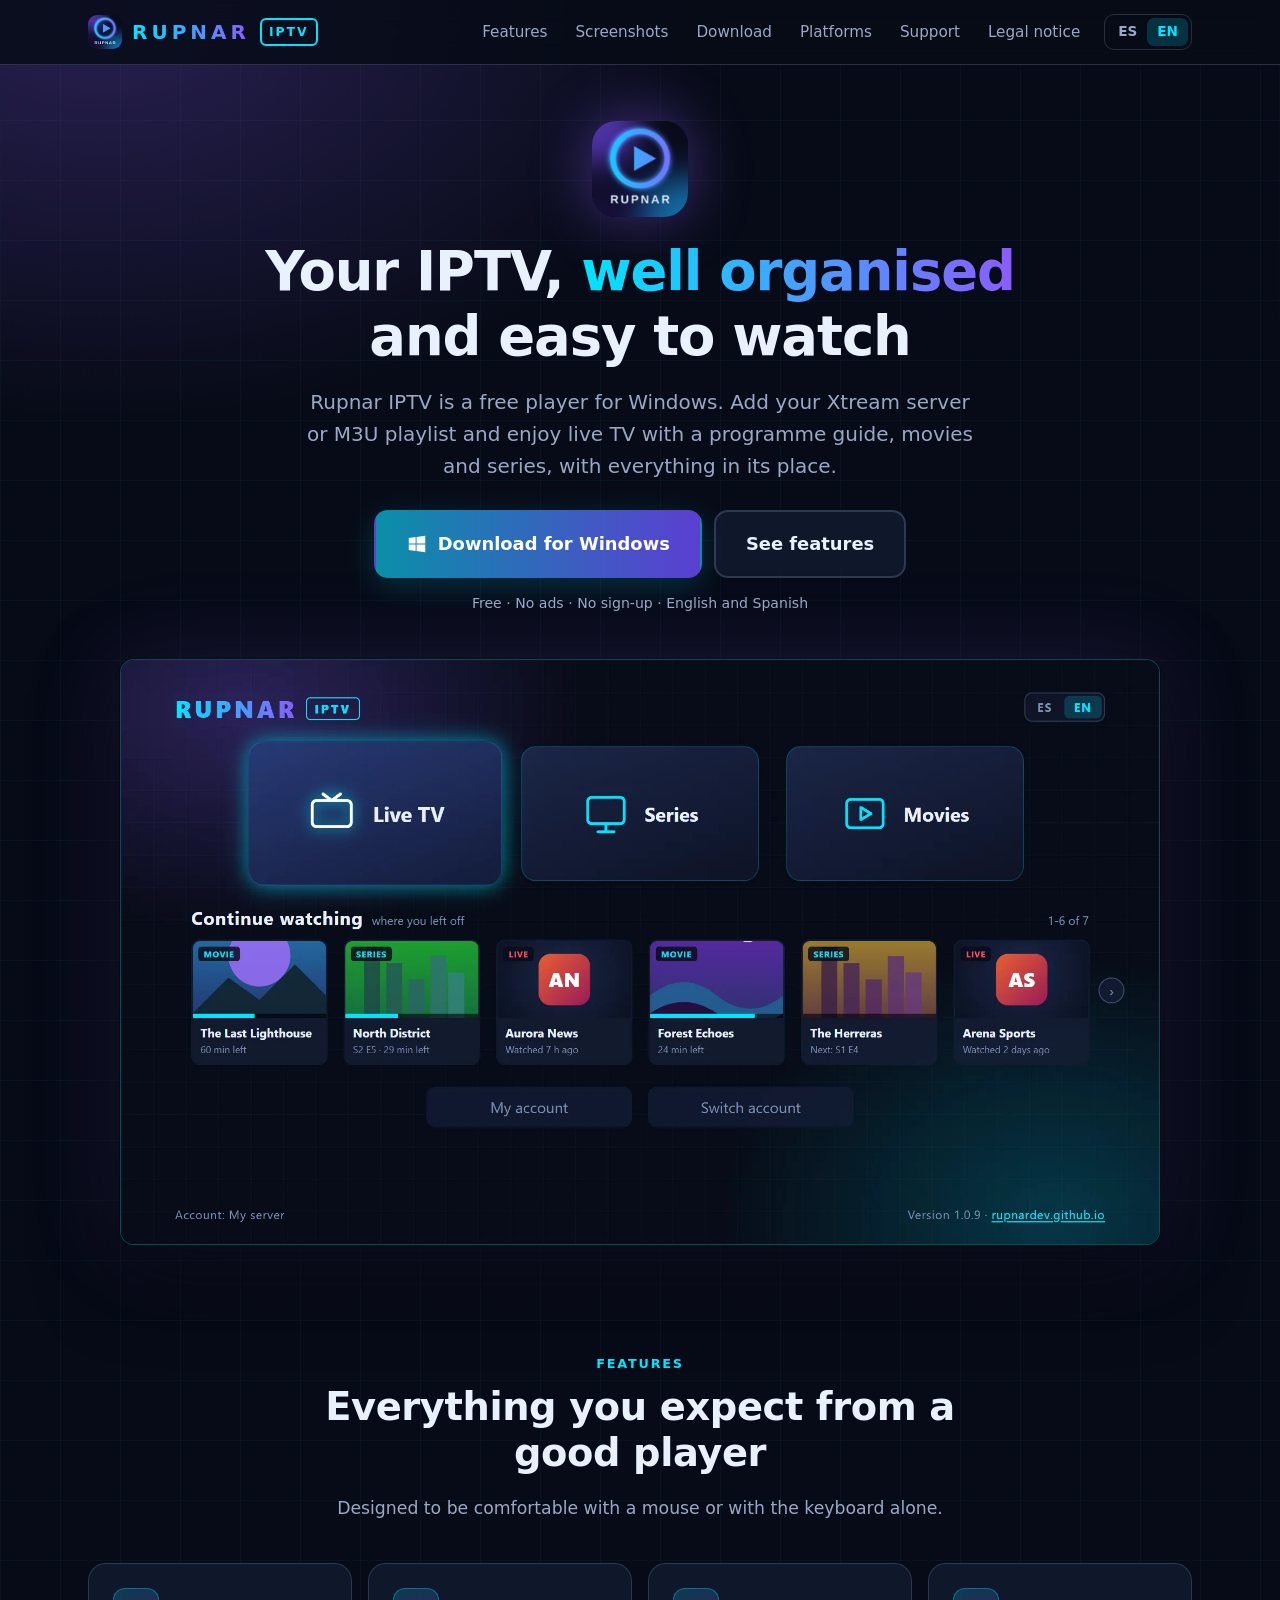
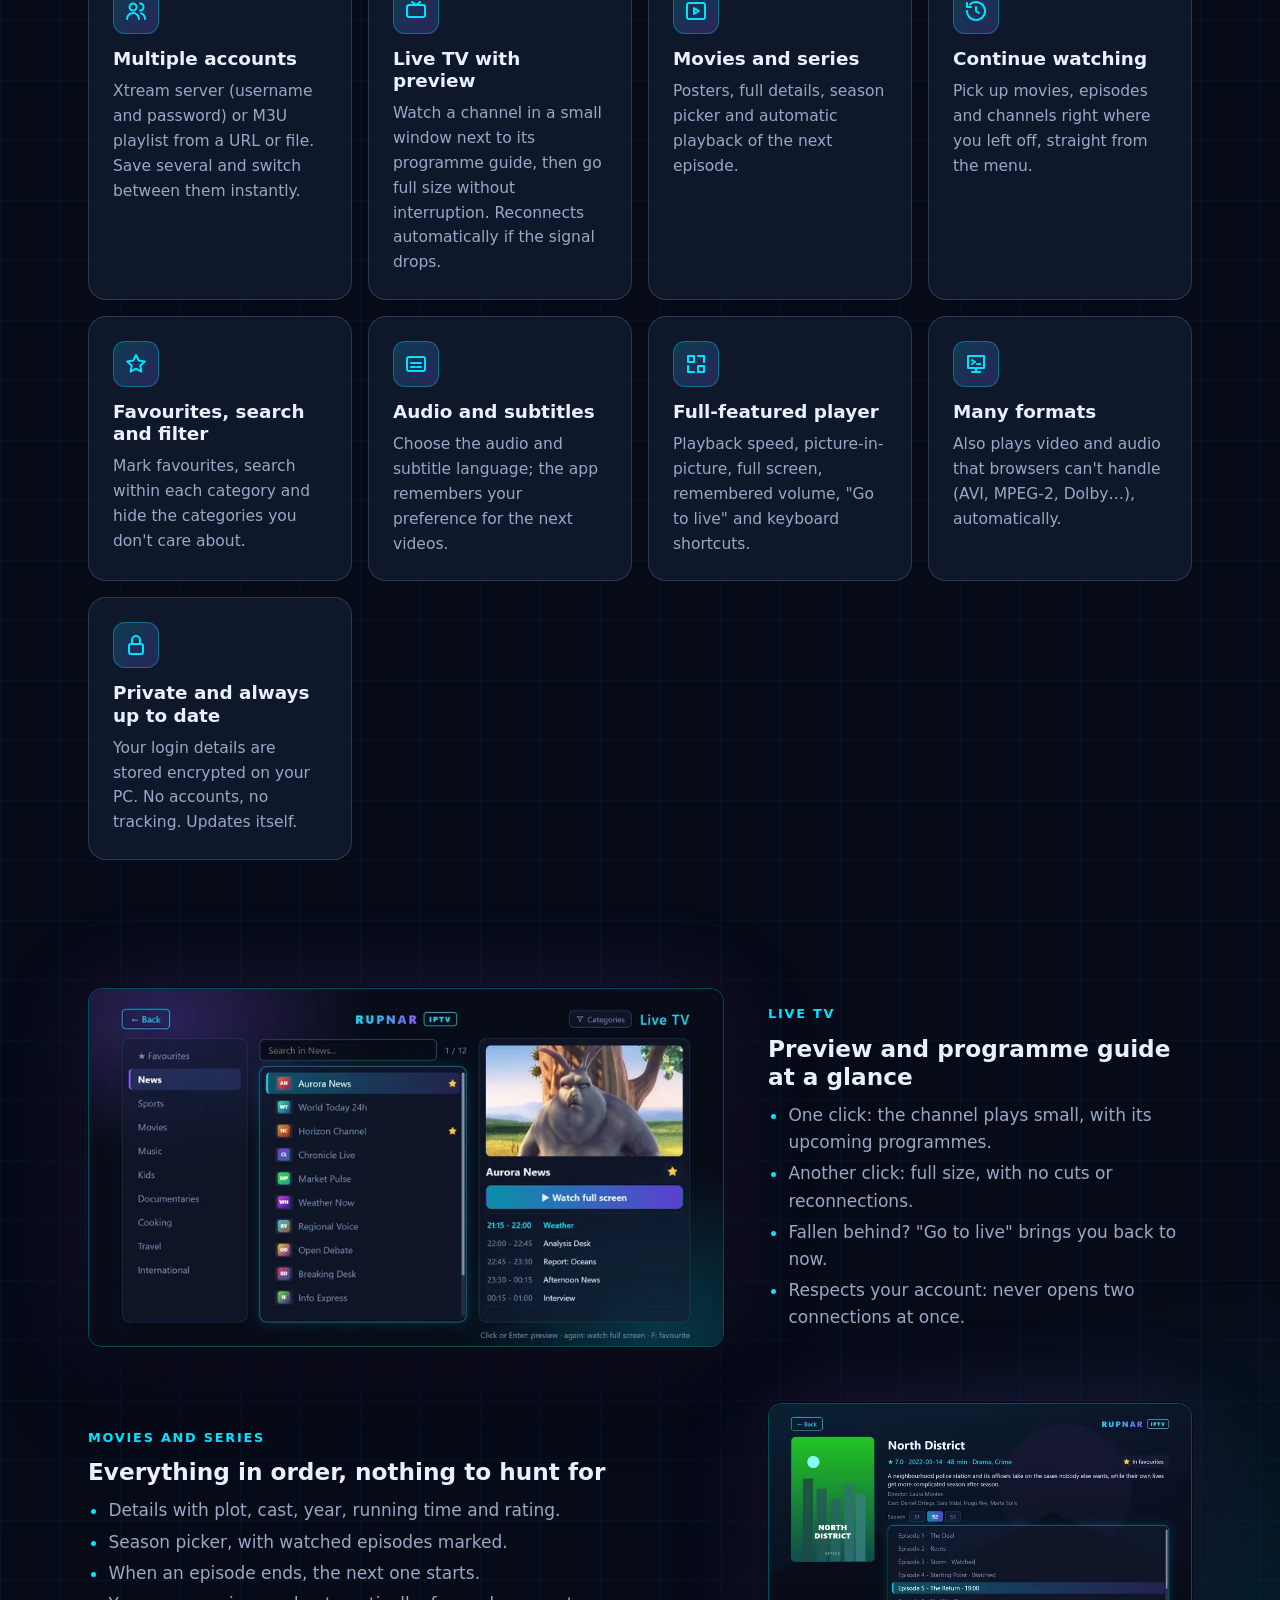
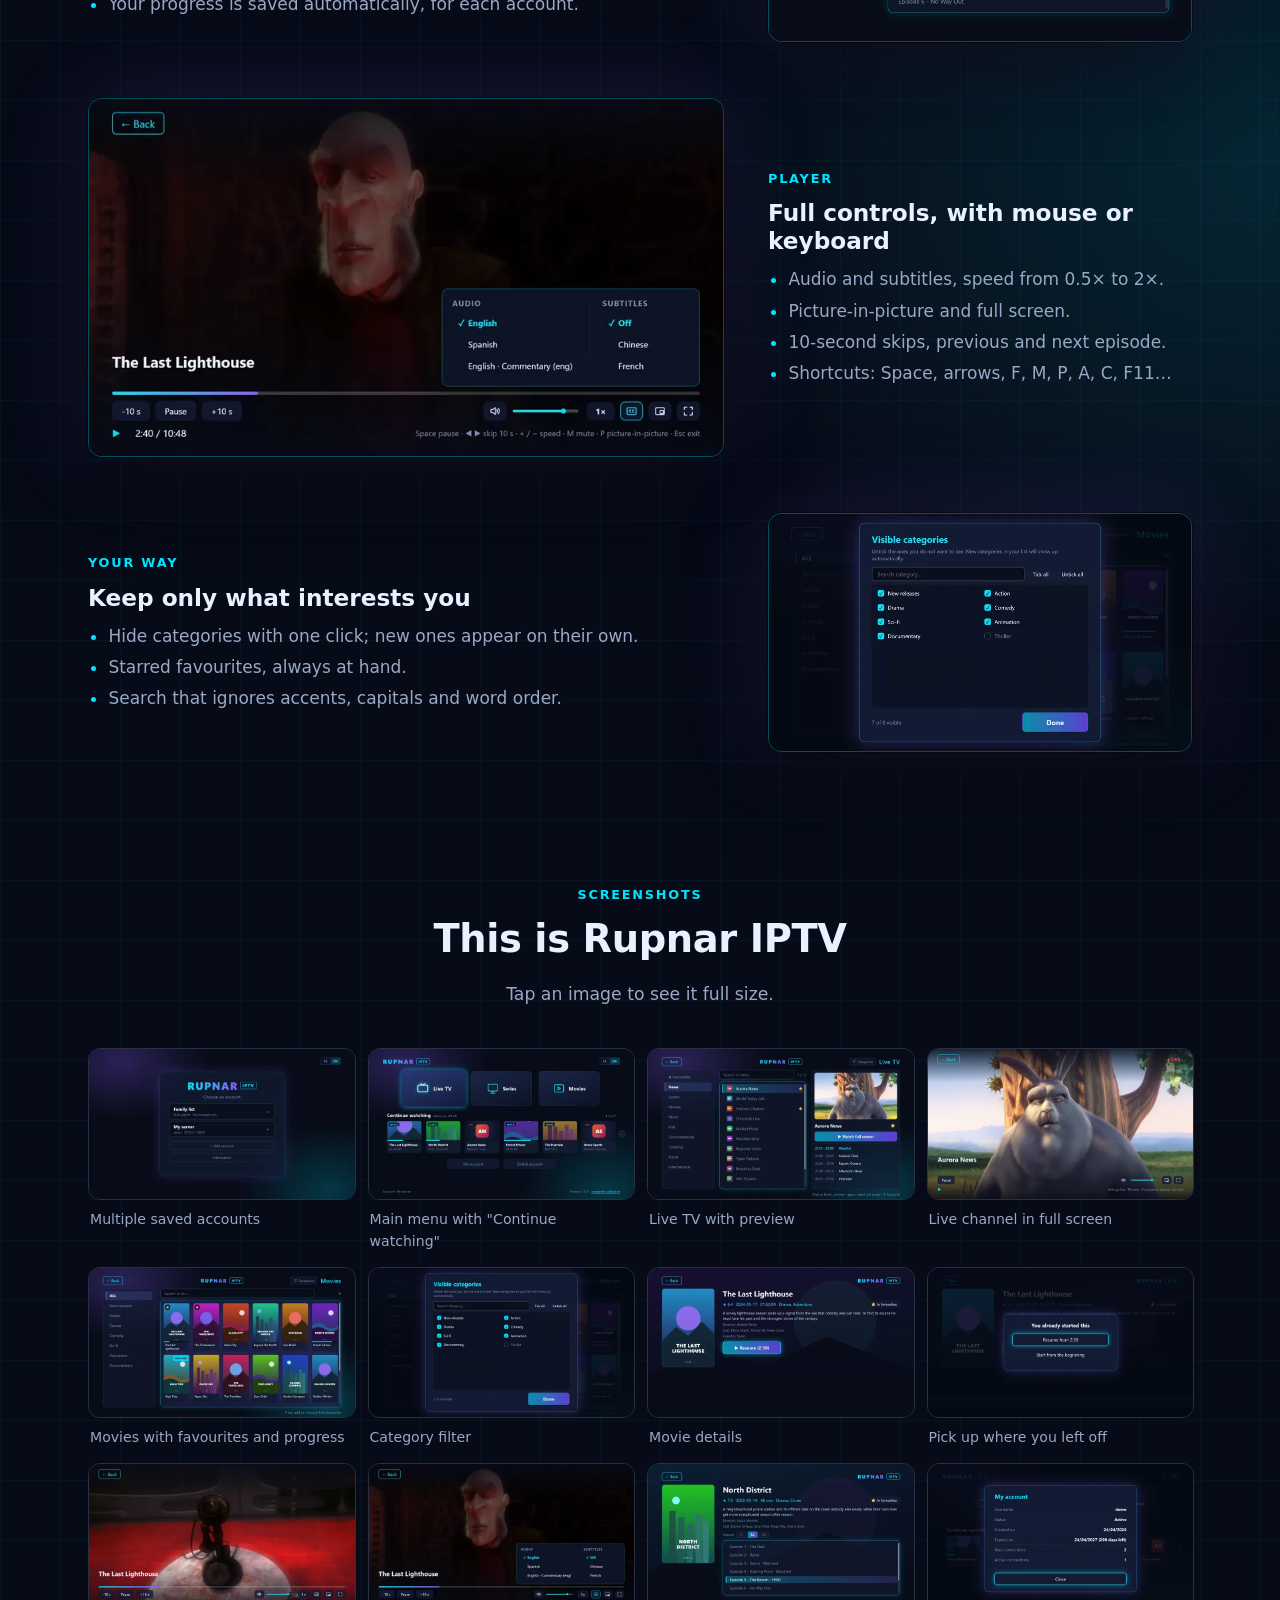
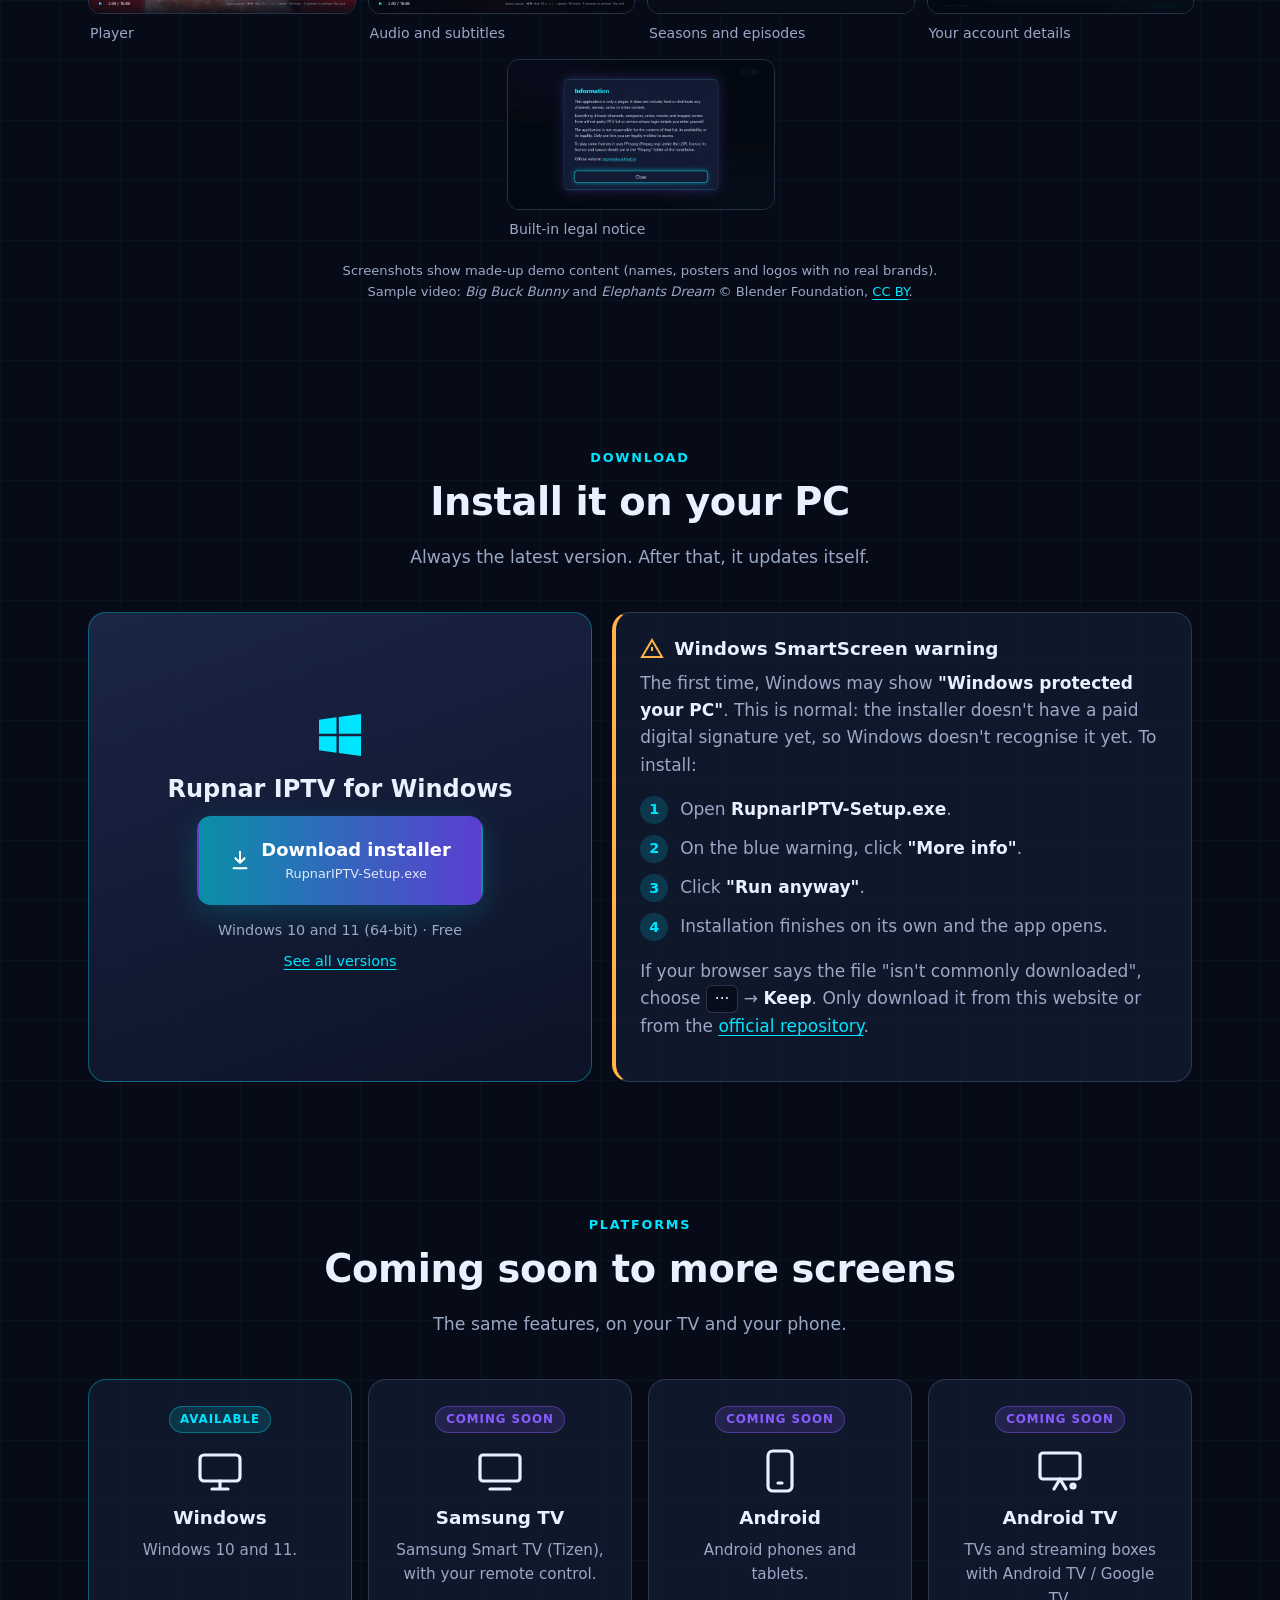
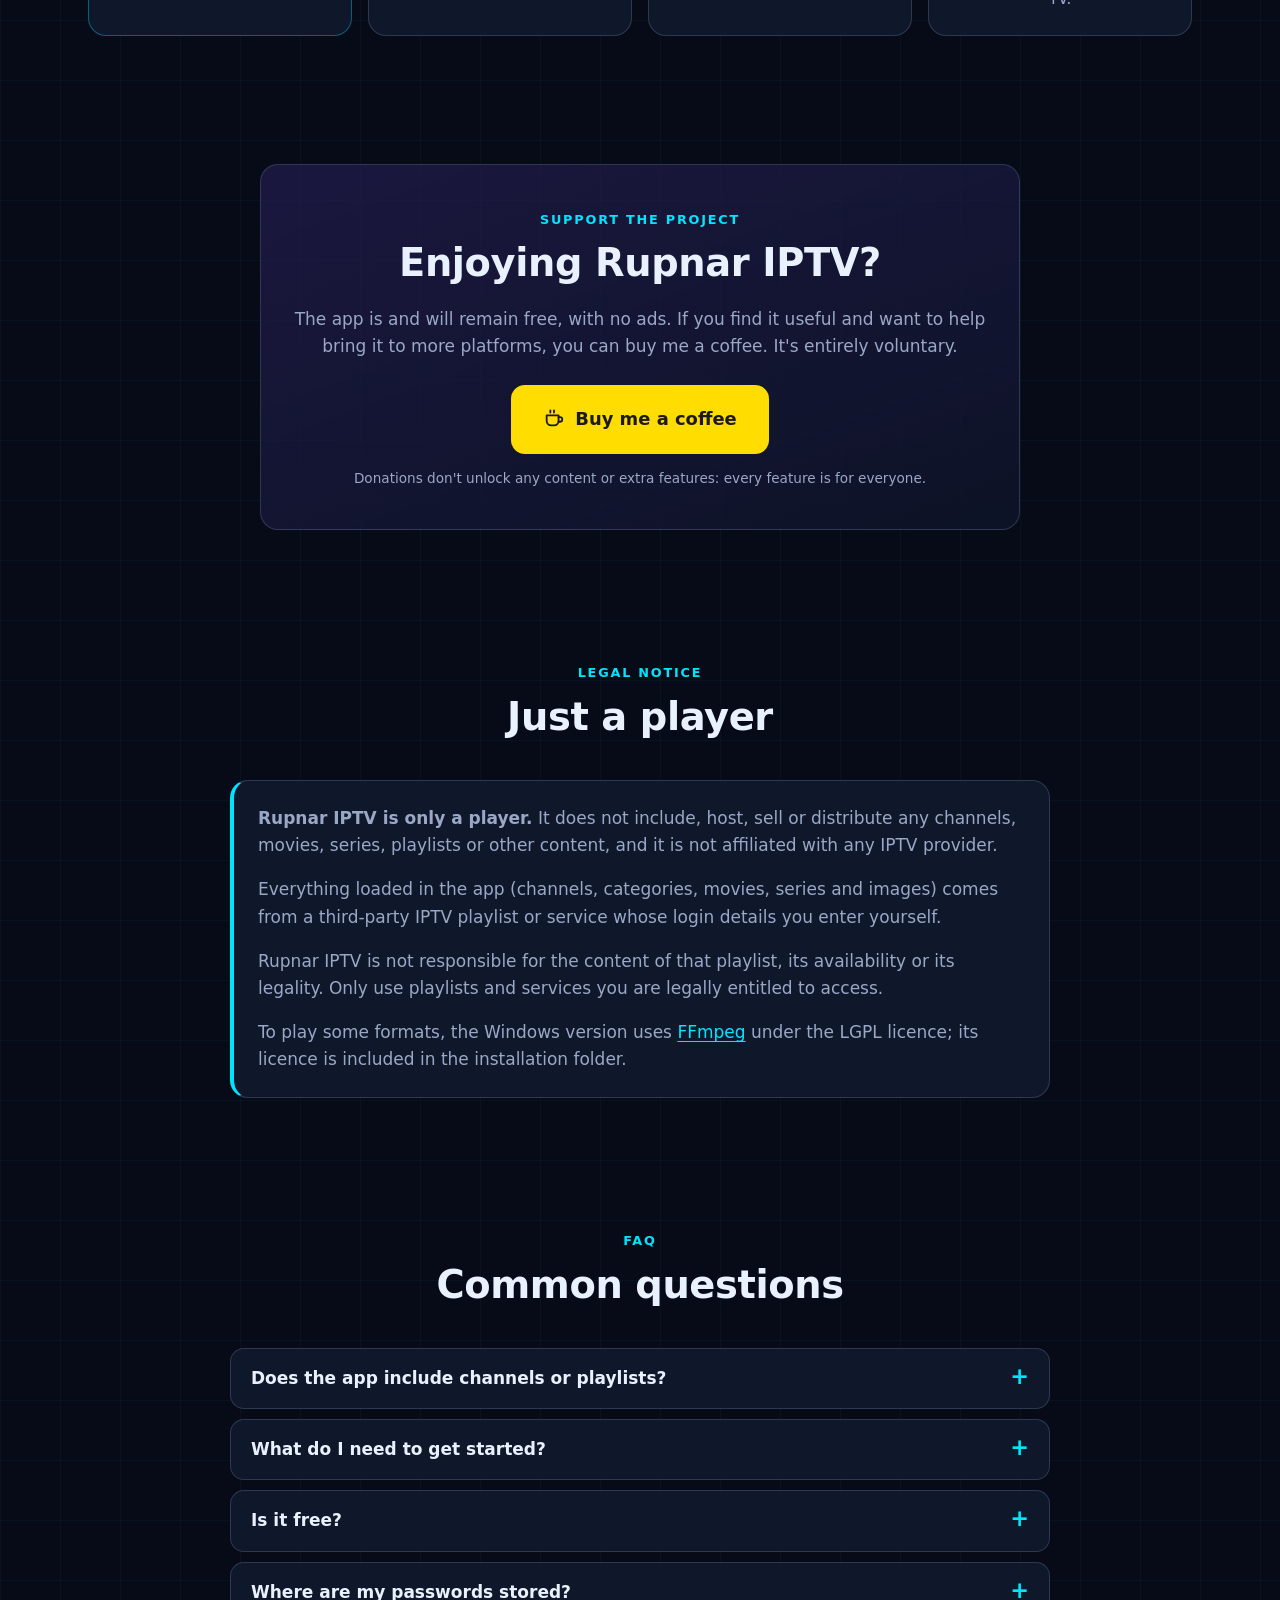
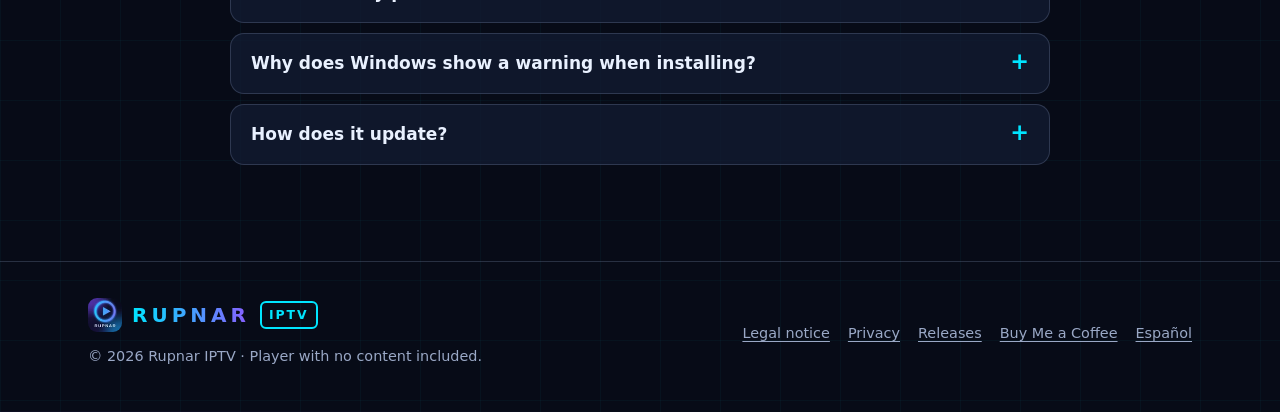
==== en/index.html @ 95dfdf84 "Web oficial de Rupnar IPTV (español e inglés) Presentación y funciones con capturas, descarga para W" ====
<!doctype html>
<html lang="en">
<head>
  <meta charset="utf-8">
  <meta name="viewport" content="width=device-width, initial-scale=1">
  <title>Rupnar IPTV — IPTV player for Windows</title>
  <meta name="description" content="Rupnar IPTV is a free IPTV player for Windows. Use your own Xtream server or M3U playlist: live TV with programme guide, movies, series, continue watching, favourites and more. No content included.">
  <meta name="theme-color" content="#070b17">
  <link rel="canonical" href="https://rupnardev.github.io/en/">
  <link rel="alternate" hreflang="es" href="https://rupnardev.github.io/">
  <link rel="alternate" hreflang="en" href="https://rupnardev.github.io/en/">
  <link rel="alternate" hreflang="x-default" href="https://rupnardev.github.io/">
  <meta property="og:type" content="website">
  <meta property="og:site_name" content="Rupnar IPTV">
  <meta property="og:title" content="Rupnar IPTV — IPTV player for Windows">
  <meta property="og:description" content="Free IPTV player. Use your own Xtream server or M3U playlist. No content included.">
  <meta property="og:url" content="https://rupnardev.github.io/en/">
  <meta property="og:image" content="https://rupnardev.github.io/assets/img/og-en.jpg">
  <meta property="og:locale" content="en_GB">
  <meta name="twitter:card" content="summary_large_image">
  <link rel="icon" href="../favicon.ico" sizes="any">
  <link rel="icon" type="image/png" href="../assets/img/icon-256.png">
  <link rel="apple-touch-icon" href="../assets/img/apple-touch-icon.png">
  <link rel="stylesheet" href="../assets/css/site.css">
  <script type="application/ld+json">
  {
    "@context": "https://schema.org",
    "@type": "SoftwareApplication",
    "name": "Rupnar IPTV",
    "operatingSystem": "Windows 10, Windows 11",
    "applicationCategory": "MultimediaApplication",
    "offers": { "@type": "Offer", "price": "0", "priceCurrency": "EUR" },
    "downloadUrl": "https://github.com/rupnardev/rupnariptv-releases/releases/latest/download/RupnarIPTV-Setup.exe",
    "url": "https://rupnardev.github.io/en/",
    "inLanguage": ["es", "en"]
  }
  </script>
</head>
<body>
<a class="skip" href="#main">Skip to content</a>

<header class="site-header">
  <div class="wrap">
    <a class="brand" href="#top" aria-label="Rupnar IPTV, home">
      <img src="../assets/img/icon-64.webp" alt="" width="34" height="34">
      <span class="rup">RUPNAR</span><span class="tag">IPTV</span>
    </a>
    <button class="menu-btn" aria-expanded="false" aria-controls="nav" aria-label="Menu">
      <svg viewBox="0 0 24 24" fill="none" stroke="currentColor" stroke-width="2" stroke-linecap="round"><path d="M4 7h16M4 12h16M4 17h16"/></svg>
    </button>
    <nav class="nav" id="nav" aria-label="Main">
      <a href="#features">Features</a>
      <a href="#screenshots">Screenshots</a>
      <a href="#download">Download</a>
      <a href="#platforms">Platforms</a>
      <a href="#support">Support</a>
      <a href="#legal">Legal notice</a>
      <div class="lang" aria-label="Language">
        <a href="../" hreflang="es" lang="es" data-setlang="es">ES</a><span aria-current="true">EN</span>
      </div>
    </nav>
  </div>
</header>

<main id="main">
  <!-- Hero -->
  <section class="hero" id="top">
    <div class="wrap">
      <img class="hero-icon" src="../assets/img/icon-256.png" alt="Rupnar IPTV icon" width="96" height="96">
      <h1>Your IPTV, <span class="grad">well organised</span> and easy to watch</h1>
      <p class="lead">Rupnar IPTV is a free player for Windows. Add your Xtream server or M3U playlist and enjoy live TV with a programme guide, movies and series, with everything in its place.</p>
      <div class="hero-cta">
        <a class="btn btn-primary btn-lg" href="#download">
          <svg viewBox="0 0 24 24" fill="currentColor" aria-hidden="true"><path d="M3 5.5 10.5 4.4v7.1H3zM11.5 4.3 21 3v8.5h-9.5zM3 12.5h7.5v7.1L3 18.5zM11.5 12.5H21V21l-9.5-1.3z"/></svg>
          Download for Windows
        </a>
        <a class="btn btn-ghost btn-lg" href="#features">See features</a>
      </div>
      <p class="hero-meta">Free · No ads · No sign-up · English and Spanish</p>
      <div class="hero-shot frame">
        <img src="../assets/img/shots/en/02-menu.webp" srcset="../assets/img/shots/en/02-menu-sm.webp 800w, ../assets/img/shots/en/02-menu.webp 1920w" sizes="(max-width: 1100px) 100vw, 1040px" width="1920" height="1080" alt="Rupnar IPTV main menu with Live TV, Series, Movies and the Continue watching row" fetchpriority="high">
      </div>
    </div>
  </section>

  <!-- Features -->
  <section id="features">
    <div class="wrap">
      <div class="section-head">
        <span class="eyebrow">Features</span>
        <h2>Everything you expect from a good player</h2>
        <p>Designed to be comfortable with a mouse or with the keyboard alone.</p>
      </div>
      <div class="features">
        <article class="card feature">
          <div class="ico"><svg viewBox="0 0 24 24"><circle cx="9" cy="8" r="3.5"/><path d="M3 20c0-3.3 2.7-6 6-6s6 2.7 6 6"/><path d="M16 4.5a3.5 3.5 0 0 1 0 7M21 20c0-2.6-1.6-4.8-4-5.6"/></svg></div>
          <h3>Multiple accounts</h3>
          <p>Xtream server (username and password) or M3U playlist from a URL or file. Save several and switch between them instantly.</p>
        </article>
        <article class="card feature">
          <div class="ico"><svg viewBox="0 0 24 24"><rect x="3" y="6" width="18" height="12" rx="2"/><path d="M8 3l4 3 4-3"/></svg></div>
          <h3>Live TV with preview</h3>
          <p>Watch a channel in a small window next to its programme guide, then go full size without interruption. Reconnects automatically if the signal drops.</p>
        </article>
        <article class="card feature">
          <div class="ico"><svg viewBox="0 0 24 24"><rect x="3" y="4" width="18" height="16" rx="2"/><path d="M10 9l5 3-5 3z"/></svg></div>
          <h3>Movies and series</h3>
          <p>Posters, full details, season picker and automatic playback of the next episode.</p>
        </article>
        <article class="card feature">
          <div class="ico"><svg viewBox="0 0 24 24"><path d="M3 12a9 9 0 1 0 3-6.7"/><path d="M3 4v4h4"/><path d="M12 8v4l3 2"/></svg></div>
          <h3>Continue watching</h3>
          <p>Pick up movies, episodes and channels right where you left off, straight from the menu.</p>
        </article>
        <article class="card feature">
          <div class="ico"><svg viewBox="0 0 24 24"><path d="M12 3l2.7 5.6 6.1.8-4.5 4.2 1.1 6-5.4-2.9-5.4 2.9 1.1-6L3.2 9.4l6.1-.8z"/></svg></div>
          <h3>Favourites, search and filter</h3>
          <p>Mark favourites, search within each category and hide the categories you don't care about.</p>
        </article>
        <article class="card feature">
          <div class="ico"><svg viewBox="0 0 24 24"><rect x="3" y="5" width="18" height="14" rx="2"/><path d="M7 15h4M13 15h4M7 11h10"/></svg></div>
          <h3>Audio and subtitles</h3>
          <p>Choose the audio and subtitle language; the app remembers your preference for the next videos.</p>
        </article>
        <article class="card feature">
          <div class="ico"><svg viewBox="0 0 24 24"><path d="M4 4h6v6H4zM14 14h6v6h-6z"/><path d="M14 4h6v6M4 14v6h6"/></svg></div>
          <h3>Full-featured player</h3>
          <p>Playback speed, picture-in-picture, full screen, remembered volume, "Go to live" and keyboard shortcuts.</p>
        </article>
        <article class="card feature">
          <div class="ico"><svg viewBox="0 0 24 24"><path d="M4 4h16v12H4z"/><path d="M8 20h8M12 16v4"/><path d="M8 8l3 2-3 2M13 12h3"/></svg></div>
          <h3>Many formats</h3>
          <p>Also plays video and audio that browsers can't handle (AVI, MPEG-2, Dolby…), automatically.</p>
        </article>
        <article class="card feature">
          <div class="ico"><svg viewBox="0 0 24 24"><rect x="5" y="11" width="14" height="10" rx="2"/><path d="M8 11V7a4 4 0 0 1 8 0v4"/></svg></div>
          <h3>Private and always up to date</h3>
          <p>Your login details are stored encrypted on your PC. No accounts, no tracking. Updates itself.</p>
        </article>
      </div>
    </div>
  </section>

  <!-- Tour -->
  <section id="tour" aria-label="App tour">
    <div class="wrap tour">
      <div class="tour-item">
        <div class="frame"><button type="button" data-full="../assets/img/shots/en/03-canales-vista-previa.webp" data-caption="Live TV with preview and programme guide"><img src="../assets/img/shots/en/03-canales-vista-previa-sm.webp" srcset="../assets/img/shots/en/03-canales-vista-previa-sm.webp 800w, ../assets/img/shots/en/03-canales-vista-previa.webp 1920w" sizes="(max-width: 900px) 100vw, 640px" width="1920" height="1080" loading="lazy" alt="Live TV screen: categories, channel list and preview with programme guide"></button></div>
        <div>
          <span class="eyebrow">Live TV</span>
          <h3>Preview and programme guide at a glance</h3>
          <ul>
            <li>One click: the channel plays small, with its upcoming programmes.</li>
            <li>Another click: full size, with no cuts or reconnections.</li>
            <li>Fallen behind? "Go to live" brings you back to now.</li>
            <li>Respects your account: never opens two connections at once.</li>
          </ul>
        </div>
      </div>
      <div class="tour-item">
        <div class="frame"><button type="button" data-full="../assets/img/shots/en/11-serie-temporadas.webp" data-caption="Series with seasons and episodes"><img src="../assets/img/shots/en/11-serie-temporadas-sm.webp" srcset="../assets/img/shots/en/11-serie-temporadas-sm.webp 800w, ../assets/img/shots/en/11-serie-temporadas.webp 1920w" sizes="(max-width: 900px) 100vw, 640px" width="1920" height="1080" loading="lazy" alt="Series details with season picker and episode list"></button></div>
        <div>
          <span class="eyebrow">Movies and series</span>
          <h3>Everything in order, nothing to hunt for</h3>
          <ul>
            <li>Details with plot, cast, year, running time and rating.</li>
            <li>Season picker, with watched episodes marked.</li>
            <li>When an episode ends, the next one starts.</li>
            <li>Your progress is saved automatically, for each account.</li>
          </ul>
        </div>
      </div>
      <div class="tour-item">
        <div class="frame"><button type="button" data-full="../assets/img/shots/en/10-audio-subtitulos.webp" data-caption="Choose audio language and subtitles"><img src="../assets/img/shots/en/10-audio-subtitulos-sm.webp" srcset="../assets/img/shots/en/10-audio-subtitulos-sm.webp 800w, ../assets/img/shots/en/10-audio-subtitulos.webp 1920w" sizes="(max-width: 900px) 100vw, 640px" width="1920" height="1080" loading="lazy" alt="Player with the audio and subtitles menu open"></button></div>
        <div>
          <span class="eyebrow">Player</span>
          <h3>Full controls, with mouse or keyboard</h3>
          <ul>
            <li>Audio and subtitles, speed from 0.5× to 2×.</li>
            <li>Picture-in-picture and full screen.</li>
            <li>10-second skips, previous and next episode.</li>
            <li>Shortcuts: Space, arrows, F, M, P, A, C, F11…</li>
          </ul>
        </div>
      </div>
      <div class="tour-item">
        <div class="frame"><button type="button" data-full="../assets/img/shots/en/06-filtro-categorias.webp" data-caption="Choose which categories are shown"><img src="../assets/img/shots/en/06-filtro-categorias-sm.webp" srcset="../assets/img/shots/en/06-filtro-categorias-sm.webp 800w, ../assets/img/shots/en/06-filtro-categorias.webp 1920w" sizes="(max-width: 900px) 100vw, 640px" width="1920" height="1080" loading="lazy" alt="Window to choose which categories are shown"></button></div>
        <div>
          <span class="eyebrow">Your way</span>
          <h3>Keep only what interests you</h3>
          <ul>
            <li>Hide categories with one click; new ones appear on their own.</li>
            <li>Starred favourites, always at hand.</li>
            <li>Search that ignores accents, capitals and word order.</li>
          </ul>
        </div>
      </div>
    </div>
  </section>

  <!-- Gallery -->
  <section id="screenshots">
    <div class="wrap">
      <div class="section-head">
        <span class="eyebrow">Screenshots</span>
        <h2>This is Rupnar IPTV</h2>
        <p>Tap an image to see it full size.</p>
      </div>
      <div class="gallery">
        <figure><button type="button" data-full="../assets/img/shots/en/01-cuentas.webp"><img src="../assets/img/shots/en/01-cuentas-sm.webp" width="800" height="450" loading="lazy" alt="Multiple saved accounts (Xtream and M3U)"></button><figcaption>Multiple saved accounts</figcaption></figure>
        <figure><button type="button" data-full="../assets/img/shots/en/02-menu.webp"><img src="../assets/img/shots/en/02-menu-sm.webp" width="800" height="450" loading="lazy" alt="Main menu with Continue watching"></button><figcaption>Main menu with "Continue watching"</figcaption></figure>
        <figure><button type="button" data-full="../assets/img/shots/en/03-canales-vista-previa.webp"><img src="../assets/img/shots/en/03-canales-vista-previa-sm.webp" width="800" height="450" loading="lazy" alt="Live TV with preview and programme guide"></button><figcaption>Live TV with preview</figcaption></figure>
        <figure><button type="button" data-full="../assets/img/shots/en/04-directo.webp"><img src="../assets/img/shots/en/04-directo-sm.webp" width="800" height="450" loading="lazy" alt="Live channel in full screen"></button><figcaption>Live channel in full screen</figcaption></figure>
        <figure><button type="button" data-full="../assets/img/shots/en/05-peliculas.webp"><img src="../assets/img/shots/en/05-peliculas-sm.webp" width="800" height="450" loading="lazy" alt="Movie grid with favourites and progress"></button><figcaption>Movies with favourites and progress</figcaption></figure>
        <figure><button type="button" data-full="../assets/img/shots/en/06-filtro-categorias.webp"><img src="../assets/img/shots/en/06-filtro-categorias-sm.webp" width="800" height="450" loading="lazy" alt="Choose which categories are shown"></button><figcaption>Category filter</figcaption></figure>
        <figure><button type="button" data-full="../assets/img/shots/en/07-pelicula-detalle.webp"><img src="../assets/img/shots/en/07-pelicula-detalle-sm.webp" width="800" height="450" loading="lazy" alt="Movie details with the Resume button"></button><figcaption>Movie details</figcaption></figure>
        <figure><button type="button" data-full="../assets/img/shots/en/08-continuar.webp"><img src="../assets/img/shots/en/08-continuar-sm.webp" width="800" height="450" loading="lazy" alt="Dialog to resume or start from the beginning"></button><figcaption>Pick up where you left off</figcaption></figure>
        <figure><button type="button" data-full="../assets/img/shots/en/09-reproductor.webp"><img src="../assets/img/shots/en/09-reproductor-sm.webp" width="800" height="450" loading="lazy" alt="Player with all its controls"></button><figcaption>Player</figcaption></figure>
        <figure><button type="button" data-full="../assets/img/shots/en/10-audio-subtitulos.webp"><img src="../assets/img/shots/en/10-audio-subtitulos-sm.webp" width="800" height="450" loading="lazy" alt="Choose audio language and subtitles"></button><figcaption>Audio and subtitles</figcaption></figure>
        <figure><button type="button" data-full="../assets/img/shots/en/11-serie-temporadas.webp"><img src="../assets/img/shots/en/11-serie-temporadas-sm.webp" width="800" height="450" loading="lazy" alt="Series with season picker and episodes"></button><figcaption>Seasons and episodes</figcaption></figure>
        <figure><button type="button" data-full="../assets/img/shots/en/12-mi-cuenta.webp"><img src="../assets/img/shots/en/12-mi-cuenta-sm.webp" width="800" height="450" loading="lazy" alt="Account details: status, expiry and connections"></button><figcaption>Your account details</figcaption></figure>
        <figure><button type="button" data-full="../assets/img/shots/en/13-informacion.webp"><img src="../assets/img/shots/en/13-informacion-sm.webp" width="800" height="450" loading="lazy" alt="Information window with the legal notice"></button><figcaption>Built-in legal notice</figcaption></figure>
      </div>
      <p class="credit">Screenshots show made-up demo content (names, posters and logos with no real brands).<br>Sample video: <em>Big Buck Bunny</em> and <em>Elephants Dream</em> © Blender Foundation, <a href="https://creativecommons.org/licenses/by/3.0/" rel="noopener">CC BY</a>.</p>
    </div>
  </section>

  <!-- Download -->
  <section id="download">
    <div class="wrap">
      <div class="section-head">
        <span class="eyebrow">Download</span>
        <h2>Install it on your PC</h2>
        <p>Always the latest version. After that, it updates itself.</p>
      </div>
      <div class="download">
        <div class="card download-main">
          <svg class="win" viewBox="0 0 24 24" fill="#00e5ff" aria-hidden="true"><path d="M3 5.5 10.5 4.4v7.1H3zM11.5 4.3 21 3v8.5h-9.5zM3 12.5h7.5v7.1L3 18.5zM11.5 12.5H21V21l-9.5-1.3z"/></svg>
          <h3>Rupnar IPTV for Windows</h3>
          <a class="btn btn-primary btn-lg" href="https://github.com/rupnardev/rupnariptv-releases/releases/latest/download/RupnarIPTV-Setup.exe" rel="noopener">
            <svg viewBox="0 0 24 24" fill="none" stroke="currentColor" stroke-width="2.2" stroke-linecap="round" stroke-linejoin="round" aria-hidden="true"><path d="M12 3v12M7 10l5 5 5-5M5 21h14"/></svg>
            <span>Download installer<small>RupnarIPTV-Setup.exe</small></span>
          </a>
          <p class="req" id="release-info" data-label="Version">Windows 10 and 11 (64-bit) · Free</p>
          <p class="alt"><a href="https://github.com/rupnardev/rupnariptv-releases/releases" rel="noopener">See all versions</a></p>
        </div>
        <div class="card notice">
          <h3><svg viewBox="0 0 24 24" aria-hidden="true"><path d="M12 3 2 20h20z"/><path d="M12 10v4M12 17h.01"/></svg> Windows SmartScreen warning</h3>
          <p>The first time, Windows may show <strong>"Windows protected your PC"</strong>. This is normal: the installer doesn't have a paid digital signature yet, so Windows doesn't recognise it yet. To install:</p>
          <ol class="steps">
            <li>Open <strong>RupnarIPTV-Setup.exe</strong>.</li>
            <li>On the blue warning, click <strong>"More info"</strong>.</li>
            <li>Click <strong>"Run anyway"</strong>.</li>
            <li>Installation finishes on its own and the app opens.</li>
          </ol>
          <p>If your browser says the file "isn't commonly downloaded", choose <span class="kbd">···</span> → <strong>Keep</strong>. Only download it from this website or from the <a href="https://github.com/rupnardev/rupnariptv-releases/releases" rel="noopener">official repository</a>.</p>
        </div>
      </div>
    </div>
  </section>

  <!-- Platforms -->
  <section id="platforms">
    <div class="wrap">
      <div class="section-head">
        <span class="eyebrow">Platforms</span>
        <h2>Coming soon to more screens</h2>
        <p>The same features, on your TV and your phone.</p>
      </div>
      <div class="platforms">
        <div class="card platform available">
          <span class="badge badge-ok">Available</span>
          <svg viewBox="0 0 24 24"><rect x="2" y="4" width="20" height="13" rx="2"/><path d="M8 21h8M12 17v4"/></svg>
          <h3>Windows</h3>
          <p>Windows 10 and 11.</p>
        </div>
        <div class="card platform">
          <span class="badge badge-soon">Coming soon</span>
          <svg viewBox="0 0 24 24"><rect x="2" y="4" width="20" height="13" rx="1.5"/><path d="M7 21h10"/></svg>
          <h3>Samsung TV</h3>
          <p>Samsung Smart TV (Tizen), with your remote control.</p>
        </div>
        <div class="card platform">
          <span class="badge badge-soon">Coming soon</span>
          <svg viewBox="0 0 24 24"><rect x="6" y="2" width="12" height="20" rx="2.5"/><path d="M11 18h2"/></svg>
          <h3>Android</h3>
          <p>Android phones and tablets.</p>
        </div>
        <div class="card platform">
          <span class="badge badge-soon">Coming soon</span>
          <svg viewBox="0 0 24 24"><rect x="2" y="3" width="20" height="13" rx="1.5"/><path d="M9 21l3-5 3 5"/><circle cx="18.5" cy="19.5" r="1"/></svg>
          <h3>Android TV</h3>
          <p>TVs and streaming boxes with Android TV / Google TV.</p>
        </div>
      </div>
    </div>
  </section>

  <!-- Support -->
  <section id="support">
    <div class="wrap">
      <div class="card support">
        <span class="eyebrow">Support the project</span>
        <h2>Enjoying Rupnar IPTV?</h2>
        <p>The app is and will remain free, with no ads. If you find it useful and want to help bring it to more platforms, you can buy me a coffee. It's entirely voluntary.</p>
        <a class="btn btn-coffee btn-lg" href="https://buymeacoffee.com/rupnardev" rel="noopener" target="_blank">
          <svg viewBox="0 0 24 24" fill="none" stroke="currentColor" stroke-width="2" stroke-linecap="round" stroke-linejoin="round" aria-hidden="true"><path d="M4 8h13v6a5 5 0 0 1-5 5H9a5 5 0 0 1-5-5z"/><path d="M17 10h1.5a2.5 2.5 0 0 1 0 5H17"/><path d="M8 2.5v2.5M12 2.5v2.5"/></svg>
          Buy me a coffee
        </a>
        <small>Donations don't unlock any content or extra features: every feature is for everyone.</small>
      </div>
    </div>
  </section>

  <!-- Legal notice -->
  <section id="legal">
    <div class="wrap">
      <div class="section-head">
        <span class="eyebrow">Legal notice</span>
        <h2>Just a player</h2>
      </div>
      <div class="card legal">
        <p><strong>Rupnar IPTV is only a player.</strong> It does not include, host, sell or distribute any channels, movies, series, playlists or other content, and it is not affiliated with any IPTV provider.</p>
        <p>Everything loaded in the app (channels, categories, movies, series and images) comes from a third-party IPTV playlist or service whose login details you enter yourself.</p>
        <p>Rupnar IPTV is not responsible for the content of that playlist, its availability or its legality. Only use playlists and services you are legally entitled to access.</p>
        <p>To play some formats, the Windows version uses <a href="https://ffmpeg.org" rel="noopener">FFmpeg</a> under the LGPL licence; its licence is included in the installation folder.</p>
      </div>
    </div>
  </section>

  <!-- FAQ -->
  <section id="faq">
    <div class="wrap">
      <div class="section-head">
        <span class="eyebrow">FAQ</span>
        <h2>Common questions</h2>
      </div>
      <div class="faq">
        <details>
          <summary>Does the app include channels or playlists?</summary>
          <p>No. Rupnar IPTV is only a player: you need your own IPTV service (Xtream server or M3U playlist) provided by a third party.</p>
        </details>
        <details>
          <summary>What do I need to get started?</summary>
          <p>Your service's login details: the server URL with your username and password (Xtream), or the address or file of your M3U playlist.</p>
        </details>
        <details>
          <summary>Is it free?</summary>
          <p>Yes, completely: no ads, no subscriptions and no paid features. Donations are voluntary.</p>
        </details>
        <details>
          <summary>Where are my passwords stored?</summary>
          <p>Only on your PC, encrypted by Windows. They are never sent anywhere except the IPTV server you specify. More details in the <a href="privacy.html">privacy policy</a>.</p>
        </details>
        <details>
          <summary>Why does Windows show a warning when installing?</summary>
          <p>Because the installer isn't digitally signed yet. Click "More info" and then "Run anyway". See the <a href="#download">installation steps</a>.</p>
        </details>
        <details>
          <summary>How does it update?</summary>
          <p>On its own. When it opens, it checks for a new version and installs it automatically.</p>
        </details>
      </div>
    </div>
  </section>
</main>

<footer class="site-footer">
  <div class="wrap">
    <div>
      <a class="brand" href="#top"><img src="../assets/img/icon-64.webp" alt="" width="34" height="34"><span class="rup">RUPNAR</span><span class="tag">IPTV</span></a>
      <p>© 2026 Rupnar IPTV · Player with no content included.</p>
    </div>
    <nav class="footer-links" aria-label="Footer">
      <a href="#legal">Legal notice</a>
      <a href="privacy.html">Privacy</a>
      <a href="https://github.com/rupnardev/rupnariptv-releases/releases" rel="noopener">Releases</a>
      <a href="https://buymeacoffee.com/rupnardev" rel="noopener">Buy Me a Coffee</a>
      <a href="../" hreflang="es" lang="es" data-setlang="es">Español</a>
    </nav>
  </div>
</footer>

<div class="lightbox" id="lightbox" role="dialog" aria-modal="true" aria-label="Enlarged screenshot">
  <button class="lb-btn lb-close" type="button" aria-label="Close">×</button>
  <button class="lb-btn lb-prev" type="button" aria-label="Previous">‹</button>
  <img alt="">
  <p></p>
  <button class="lb-btn lb-next" type="button" aria-label="Next">›</button>
</div>

<script src="../assets/js/site.js" defer></script>
</body>
</html>
---- assets/css/site.css ----
/* Rupnar IPTV — web oficial. Colores y logo iguales que en la app. */
:root {
  --cyan: #00e5ff;
  --violet: #8a5cff;
  --text: #e9f1ff;
  --muted: #9aa8c6;
  --bg: #070b17;
  --panel: rgba(20, 28, 52, .72);
  --panel-solid: #141c34;
  --line: rgba(127, 143, 176, .28);
  --line-cyan: rgba(0, 229, 255, .35);
  --radius: 18px;
  --wrap: 1160px;
  color-scheme: dark;
}

* { box-sizing: border-box; }
html { scroll-behavior: smooth; scroll-padding-top: 76px; -webkit-text-size-adjust: 100%; background: var(--bg); }
@media (prefers-reduced-motion: reduce) { html { scroll-behavior: auto; } * { transition: none !important; } }

body {
  margin: 0;
  color: var(--text);
  font-family: "Segoe UI", Roboto, system-ui, -apple-system, "Helvetica Neue", Arial, sans-serif;
  font-size: 17px;
  line-height: 1.6;
  background:
    radial-gradient(900px 600px at 8% 0%, rgba(138, 92, 255, .26), transparent 70%),
    radial-gradient(900px 700px at 100% 40%, rgba(0, 229, 255, .12), transparent 70%),
    linear-gradient(rgba(0, 229, 255, .035) 1px, transparent 1px) 0 0 / 60px 60px,
    linear-gradient(90deg, rgba(0, 229, 255, .035) 1px, transparent 1px) 0 0 / 60px 60px,
    var(--bg);
  overflow-x: hidden;
}

img { max-width: 100%; height: auto; display: block; }
a { color: var(--cyan); text-underline-offset: 3px; }
a:hover { color: #7ff2ff; }
h1, h2, h3 { line-height: 1.2; margin: 0 0 .5em; }
h2 { font-size: clamp(1.7rem, 4vw, 2.4rem); font-weight: 800; letter-spacing: -.01em; }
h3 { font-size: 1.15rem; font-weight: 700; }
p { margin: 0 0 1em; }
:focus-visible { outline: 3px solid var(--cyan); outline-offset: 3px; border-radius: 6px; }

.wrap { width: 100%; max-width: var(--wrap); margin: 0 auto; padding: 0 16px; }
@media (min-width: 700px) { .wrap { padding: 0 28px; } }

.skip { position: absolute; left: -999px; top: 8px; z-index: 100; background: var(--cyan); color: #04202a; padding: 8px 14px; border-radius: 8px; font-weight: 700; }
.skip:focus { left: 8px; }

/* ---------- Logo (igual que en la app) ---------- */
.brand { display: inline-flex; align-items: center; gap: 10px; text-decoration: none; font-weight: 800; letter-spacing: .2em; font-size: 1.25rem; white-space: nowrap; }
.brand img { width: 34px; height: 34px; border-radius: 9px; }
.brand .rup { background: linear-gradient(90deg, var(--cyan), var(--violet)); -webkit-background-clip: text; background-clip: text; color: transparent; }
.brand .tag { font-size: .62em; letter-spacing: .16em; color: var(--cyan); padding: 2px 7px; border: 2px solid var(--cyan); border-radius: 6px; }

/* ---------- Cabecera ---------- */
.site-header { position: sticky; top: 0; z-index: 50; background: rgba(7, 11, 23, .82); backdrop-filter: blur(12px); -webkit-backdrop-filter: blur(12px); border-bottom: 1px solid var(--line); }
.site-header .wrap { display: flex; align-items: center; gap: 16px; height: 64px; }
.nav { margin-left: auto; display: flex; align-items: center; gap: 4px; }
.nav a { color: var(--muted); text-decoration: none; padding: 8px 12px; border-radius: 10px; font-size: .95rem; }
.nav a:hover { color: var(--text); background: rgba(60, 80, 150, .3); }
.lang { display: inline-flex; padding: 3px; border: 1px solid var(--line); border-radius: 10px; margin-left: 8px; }
.lang a, .lang span { padding: 3px 10px; border-radius: 7px; font-size: .85rem; font-weight: 700; text-decoration: none; color: var(--muted); }
.lang span { background: rgba(0, 229, 255, .18); color: var(--cyan); }
.lang a:hover { color: var(--text); }
.menu-btn { display: none; margin-left: auto; background: none; border: 1px solid var(--line); color: var(--text); border-radius: 10px; width: 42px; height: 40px; cursor: pointer; }
.menu-btn svg { width: 22px; height: 22px; margin: auto; display: block; }

@media (max-width: 1000px) {
  .menu-btn { display: block; }
  .nav { display: none; position: absolute; top: 64px; left: 0; right: 0; flex-direction: column; align-items: stretch; gap: 0; padding: 8px 16px 16px; background: rgba(7, 11, 23, .97); border-bottom: 1px solid var(--line); }
  .nav.open { display: flex; }
  .nav a { padding: 12px; font-size: 1rem; }
  .lang { align-self: flex-start; margin: 8px 0 0; }
}

/* ---------- Botones ---------- */
.btn { display: inline-flex; align-items: center; justify-content: center; gap: 10px; padding: 14px 24px; border-radius: 14px; font-weight: 700; font-size: 1.02rem; text-decoration: none; border: 2px solid transparent; cursor: pointer; transition: transform .15s, box-shadow .15s, background .15s; }
.btn svg { width: 22px; height: 22px; flex: none; }
.btn-primary { color: #fff; background: linear-gradient(90deg, #0a8fa8, #5b3fd1); box-shadow: 0 8px 30px rgba(0, 229, 255, .18); }
.btn-primary:hover { color: #fff; transform: translateY(-2px); box-shadow: 0 10px 40px rgba(0, 229, 255, .32); }
.btn-ghost { color: var(--text); background: var(--panel); border-color: var(--line); }
.btn-ghost:hover { color: var(--text); border-color: var(--line-cyan); }
.btn-coffee { color: #1b1b1b; background: #ffdd00; }
.btn-coffee:hover { color: #1b1b1b; transform: translateY(-2px); box-shadow: 0 10px 30px rgba(255, 221, 0, .25); }
.btn-lg { padding: 18px 30px; font-size: 1.12rem; }
.btn-lg small { display: block; font-weight: 400; font-size: .8rem; opacity: .85; }

/* ---------- Hero ---------- */
.hero { padding: 56px 0 40px; text-align: center; }
.hero-icon { width: 96px; height: 96px; margin: 0 auto 22px; border-radius: 24px; box-shadow: 0 0 60px rgba(138, 92, 255, .45); }
.hero h1 { font-size: clamp(2rem, 6vw, 3.4rem); font-weight: 800; letter-spacing: -.02em; max-width: 820px; margin: 0 auto 16px; }
.hero h1 .grad { background: linear-gradient(90deg, var(--cyan), var(--violet)); -webkit-background-clip: text; background-clip: text; color: transparent; }
.hero .lead { font-size: clamp(1.05rem, 2.4vw, 1.25rem); color: var(--muted); max-width: 680px; margin: 0 auto 28px; }
.hero-cta { display: flex; flex-wrap: wrap; justify-content: center; gap: 12px; }
.hero-meta { margin-top: 14px; font-size: .88rem; color: var(--muted); }
.hero-shot { margin: 44px auto 0; max-width: 1040px; }

.frame { border-radius: 14px; overflow: hidden; border: 1px solid var(--line-cyan); box-shadow: 0 0 0 1px rgba(0, 0, 0, .4), 0 30px 80px rgba(0, 0, 0, .55), 0 0 90px rgba(138, 92, 255, .18); background: #000; }
.frame img { width: 100%; aspect-ratio: 16 / 9; object-fit: cover; }

/* ---------- Secciones ---------- */
section { padding: 64px 0; }
.section-head { text-align: center; max-width: 720px; margin: 0 auto 40px; }
.section-head p { color: var(--muted); font-size: 1.08rem; }
.eyebrow { display: inline-block; font-size: .8rem; font-weight: 700; letter-spacing: .14em; text-transform: uppercase; color: var(--cyan); margin-bottom: 10px; }

.card { background: var(--panel); border: 1px solid var(--line); border-radius: var(--radius); padding: 24px; }

/* Funciones */
.features { display: grid; gap: 16px; grid-template-columns: repeat(auto-fill, minmax(260px, 1fr)); }
.feature .ico { width: 46px; height: 46px; border-radius: 12px; display: grid; place-items: center; margin-bottom: 14px; background: linear-gradient(135deg, rgba(0, 229, 255, .18), rgba(138, 92, 255, .22)); border: 1px solid var(--line-cyan); }
.feature .ico svg { width: 24px; height: 24px; stroke: var(--cyan); fill: none; stroke-width: 2; stroke-linecap: round; stroke-linejoin: round; }
.feature p { color: var(--muted); margin: 0; font-size: .97rem; }

/* Recorrido con capturas */
.tour { display: grid; gap: 56px; }
.tour-item { display: grid; gap: 24px; align-items: center; }
@media (min-width: 900px) {
  .tour-item { grid-template-columns: 1.5fr 1fr; gap: 44px; }
  .tour-item:nth-child(even) .frame { order: 2; }
}
.tour-item h3 { font-size: 1.45rem; }
.tour-item p { color: var(--muted); }
.tour-item ul { margin: 0; padding-left: 1.2em; color: var(--muted); }
.tour-item li { margin-bottom: 4px; }
.tour-item li::marker { color: var(--cyan); }
.frame button { all: unset; display: block; cursor: zoom-in; width: 100%; }

/* Galería */
.gallery { display: flex; flex-wrap: wrap; justify-content: center; gap: 14px; }
.gallery figure { flex: 0 1 calc((100% - 42px) / 4); min-width: 0; }
@media (max-width: 900px) { .gallery figure { flex-basis: calc((100% - 14px) / 2); } }
.gallery figure { margin: 0; }
.gallery button { all: unset; display: block; cursor: zoom-in; width: 100%; border-radius: 12px; overflow: hidden; border: 1px solid var(--line); transition: border-color .15s, transform .15s; }
.gallery button:hover { border-color: var(--cyan); transform: translateY(-2px); }
.gallery button:focus-visible { outline: 3px solid var(--cyan); outline-offset: 2px; }
.gallery img { aspect-ratio: 16 / 9; object-fit: cover; width: 100%; background: #101830; }
.gallery figcaption { font-size: .88rem; color: var(--muted); padding: 8px 2px 0; }
.credit { margin-top: 20px; font-size: .82rem; color: var(--muted); text-align: center; }

/* Descarga */
.download { display: grid; gap: 20px; }
@media (min-width: 900px) { .download { grid-template-columns: 1fr 1.15fr; } }
.download-main { text-align: center; display: flex; flex-direction: column; align-items: center; justify-content: center; padding: 36px 24px; background: linear-gradient(160deg, rgba(30, 42, 78, .85), rgba(14, 20, 40, .9)); border-color: var(--line-cyan); }
.download-main .win { width: 56px; height: 56px; margin-bottom: 12px; }
.download-main h3 { font-size: 1.5rem; }
.download-main .req { color: var(--muted); font-size: .9rem; margin: 14px 0 0; }
.download-main .alt { font-size: .9rem; margin-top: 8px; }
.notice { border-left: 4px solid #ffb547; }
.notice h3 { display: flex; align-items: center; gap: 10px; }
.notice h3 svg { width: 24px; height: 24px; stroke: #ffb547; fill: none; stroke-width: 2; flex: none; }
.notice p, .notice li { color: var(--muted); }
.steps { counter-reset: s; list-style: none; padding: 0; margin: 0 0 1em; }
.steps li { counter-increment: s; position: relative; padding-left: 40px; margin-bottom: 12px; }
.steps li::before { content: counter(s); position: absolute; left: 0; top: 0; width: 28px; height: 28px; border-radius: 50%; background: rgba(0, 229, 255, .16); color: var(--cyan); font-weight: 700; font-size: .9rem; display: grid; place-items: center; }
.steps strong, .notice strong { color: var(--text); }
.kbd { display: inline-block; padding: 1px 8px; border-radius: 6px; border: 1px solid var(--line); background: rgba(7, 11, 23, .7); color: var(--text); font-size: .9em; white-space: nowrap; }

/* Plataformas */
.platforms { display: grid; gap: 16px; grid-template-columns: repeat(auto-fit, minmax(220px, 1fr)); }
.platform { text-align: center; position: relative; }
.platform svg { width: 48px; height: 48px; stroke: var(--text); fill: none; stroke-width: 1.6; stroke-linecap: round; stroke-linejoin: round; margin: 6px auto 12px; display: block; }
.platform p { color: var(--muted); font-size: .95rem; margin: 0; }
.badge { display: inline-block; font-size: .74rem; font-weight: 700; letter-spacing: .08em; text-transform: uppercase; padding: 3px 10px; border-radius: 999px; margin-bottom: 8px; }
.badge-soon { color: var(--violet); background: rgba(138, 92, 255, .16); border: 1px solid rgba(138, 92, 255, .4); }
.badge-ok { color: var(--cyan); background: rgba(0, 229, 255, .14); border: 1px solid var(--line-cyan); }
.platform.available { border-color: var(--line-cyan); }

/* Donaciones */
.support { text-align: center; max-width: 760px; margin: 0 auto; padding: 40px 24px; background: linear-gradient(160deg, rgba(40, 32, 90, .6), rgba(14, 20, 40, .9)); }
.support p { color: var(--muted); }
.support .btn { margin-top: 8px; }
.support small { display: block; margin-top: 14px; color: var(--muted); font-size: .85rem; }

/* Aviso legal */
.legal { max-width: 820px; margin: 0 auto; border-left: 4px solid var(--cyan); }
.legal p { color: var(--muted); }
.legal p:last-child { margin-bottom: 0; }

/* FAQ */
.faq { max-width: 820px; margin: 0 auto; display: grid; gap: 10px; }
.faq details { background: var(--panel); border: 1px solid var(--line); border-radius: 14px; padding: 0 20px; }
.faq details[open] { border-color: var(--line-cyan); }
.faq summary { cursor: pointer; padding: 16px 0; font-weight: 700; list-style: none; display: flex; justify-content: space-between; gap: 16px; }
.faq summary::-webkit-details-marker { display: none; }
.faq summary::after { content: "+"; color: var(--cyan); font-size: 1.4rem; line-height: 1; }
.faq details[open] summary::after { content: "−"; }
.faq details p { color: var(--muted); margin-bottom: 16px; }

/* Pie */
.site-footer { border-top: 1px solid var(--line); padding: 36px 0 44px; margin-top: 32px; color: var(--muted); font-size: .9rem; }
.site-footer .wrap { display: grid; gap: 18px; }
@media (min-width: 760px) { .site-footer .wrap { grid-template-columns: 1fr auto; align-items: center; } }
.footer-links { display: flex; flex-wrap: wrap; gap: 6px 18px; }
.footer-links a { color: var(--muted); }
.footer-links a:hover { color: var(--cyan); }
.site-footer p { margin: 6px 0 0; }

/* ---------- Visor de capturas ---------- */
.lightbox { position: fixed; inset: 0; z-index: 200; display: none; align-items: center; justify-content: center; flex-direction: column; gap: 12px; padding: 56px 12px 20px; background: rgba(4, 8, 18, .94); }
.lightbox.open { display: flex; }
.lightbox img { max-width: min(1600px, 100%); max-height: calc(100vh - 140px); width: auto; border-radius: 10px; border: 1px solid var(--line-cyan); }
.lightbox p { color: var(--text); margin: 0; text-align: center; padding: 0 56px; }
.lb-btn { position: absolute; background: rgba(20, 28, 52, .9); color: var(--text); border: 1px solid var(--line); border-radius: 50%; width: 46px; height: 46px; font-size: 1.5rem; line-height: 1; cursor: pointer; display: grid; place-items: center; }
.lb-btn[hidden] { display: none; }
.lb-btn:hover { border-color: var(--cyan); color: var(--cyan); }
.lb-close { top: 10px; right: 12px; }
.lb-prev { left: 12px; top: 50%; transform: translateY(-50%); }
.lb-next { right: 12px; top: 50%; transform: translateY(-50%); }
@media (max-width: 600px) { .lb-prev, .lb-next { top: auto; bottom: 14px; transform: none; } .lightbox { padding-bottom: 76px; } .lightbox p { padding: 0 8px; } }
body.no-scroll { overflow: hidden; }

/* ---------- Páginas de texto (privacidad) ---------- */
.doc { max-width: 820px; margin: 0 auto; padding: 48px 0 24px; }
.doc h1 { font-size: clamp(1.9rem, 5vw, 2.6rem); font-weight: 800; }
.doc h2 { font-size: 1.35rem; margin-top: 2em; }
.doc p, .doc li { color: #c9d4ea; }
.doc ul { padding-left: 1.3em; }
.doc li { margin-bottom: 6px; }
.doc li::marker { color: var(--cyan); }
.doc .updated { color: var(--muted); font-size: .92rem; }
.doc .summary { margin: 24px 0; border-left: 4px solid var(--cyan); }
.doc .summary ul { margin: 0; }
.doc table { width: 100%; border-collapse: collapse; margin: 0 0 1em; font-size: .95rem; display: block; overflow-x: auto; }
.doc th, .doc td { text-align: left; padding: 10px 12px; border-bottom: 1px solid var(--line); vertical-align: top; color: #c9d4ea; }
.doc th { color: var(--text); white-space: nowrap; }

/* Móvil: tarjetas de funciones más compactas (icono junto al título) */
@media (max-width: 600px) {
  section { padding: 48px 0; }
  .card { padding: 18px; }
  .feature { display: grid; grid-template-columns: 40px 1fr; column-gap: 14px; }
  .feature .ico { width: 40px; height: 40px; margin: 0; grid-row: span 2; }
  .feature h3 { margin: 0 0 4px; align-self: center; }
}
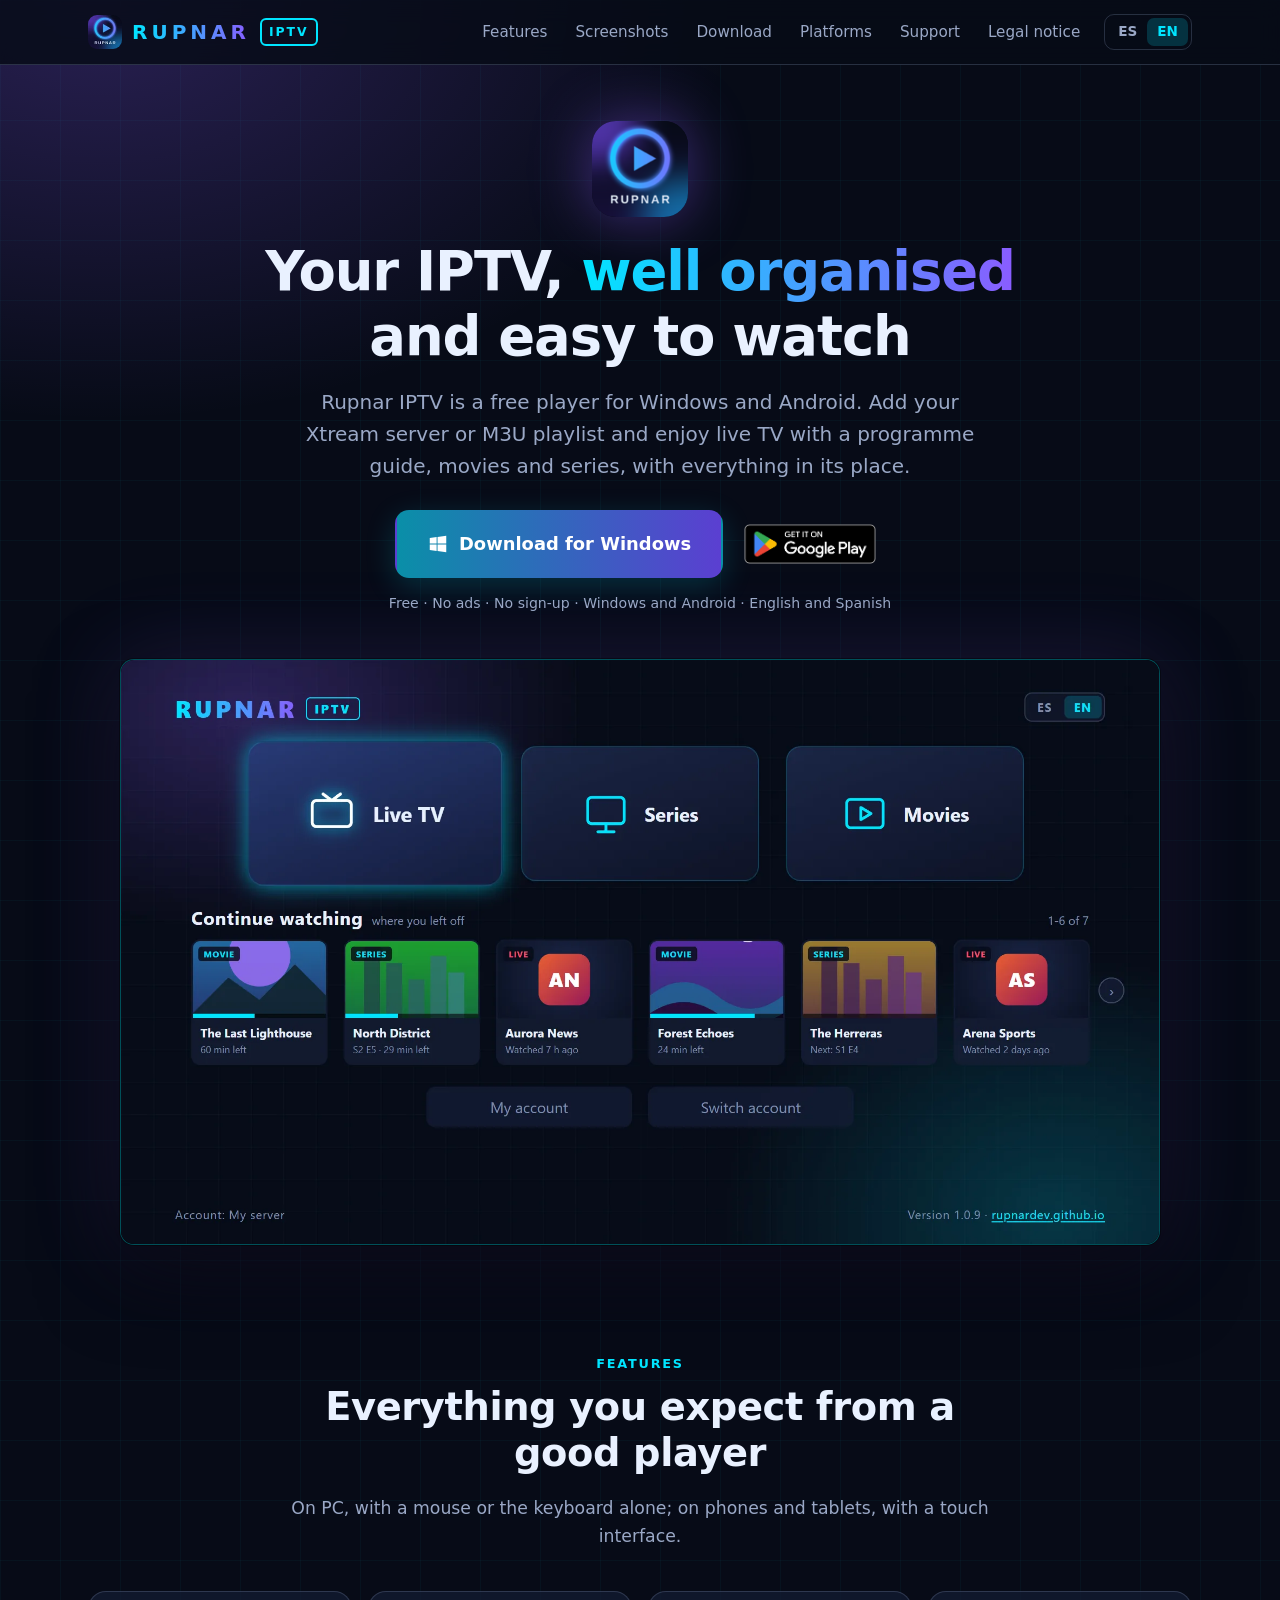
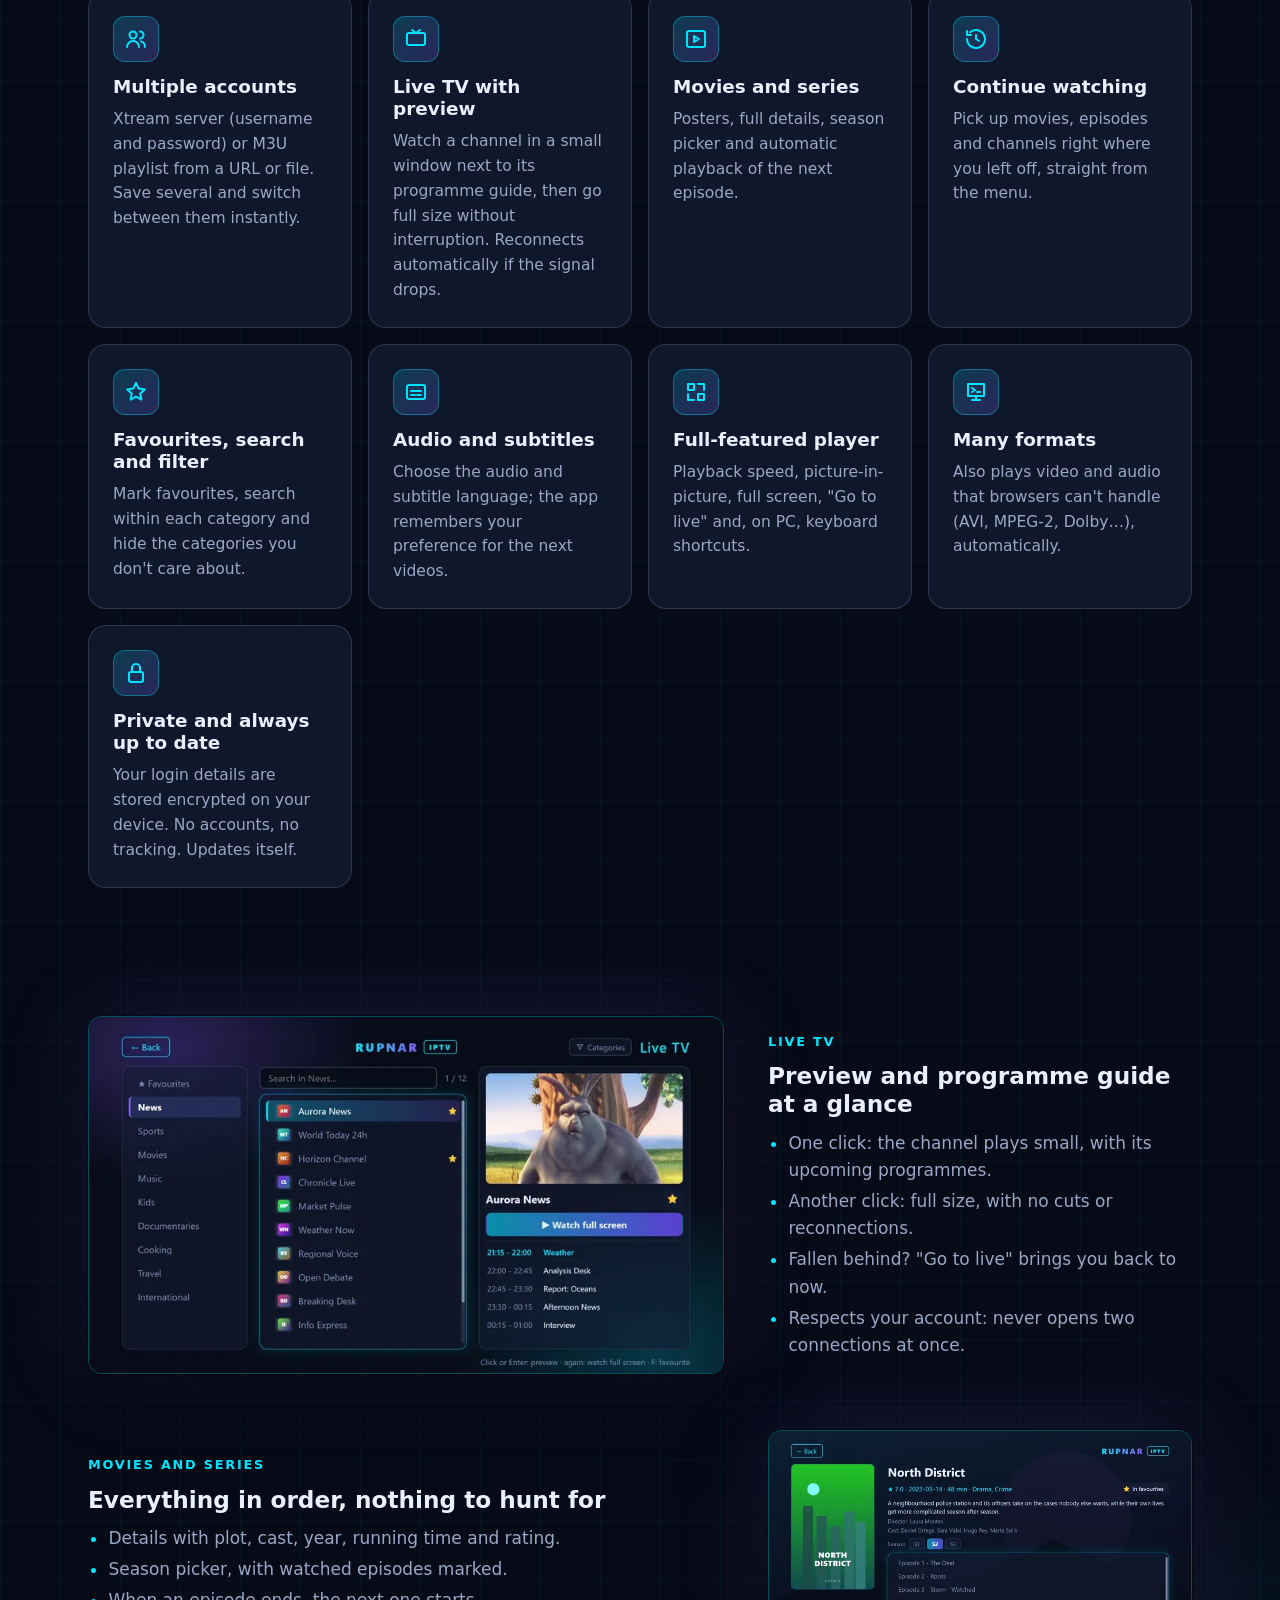
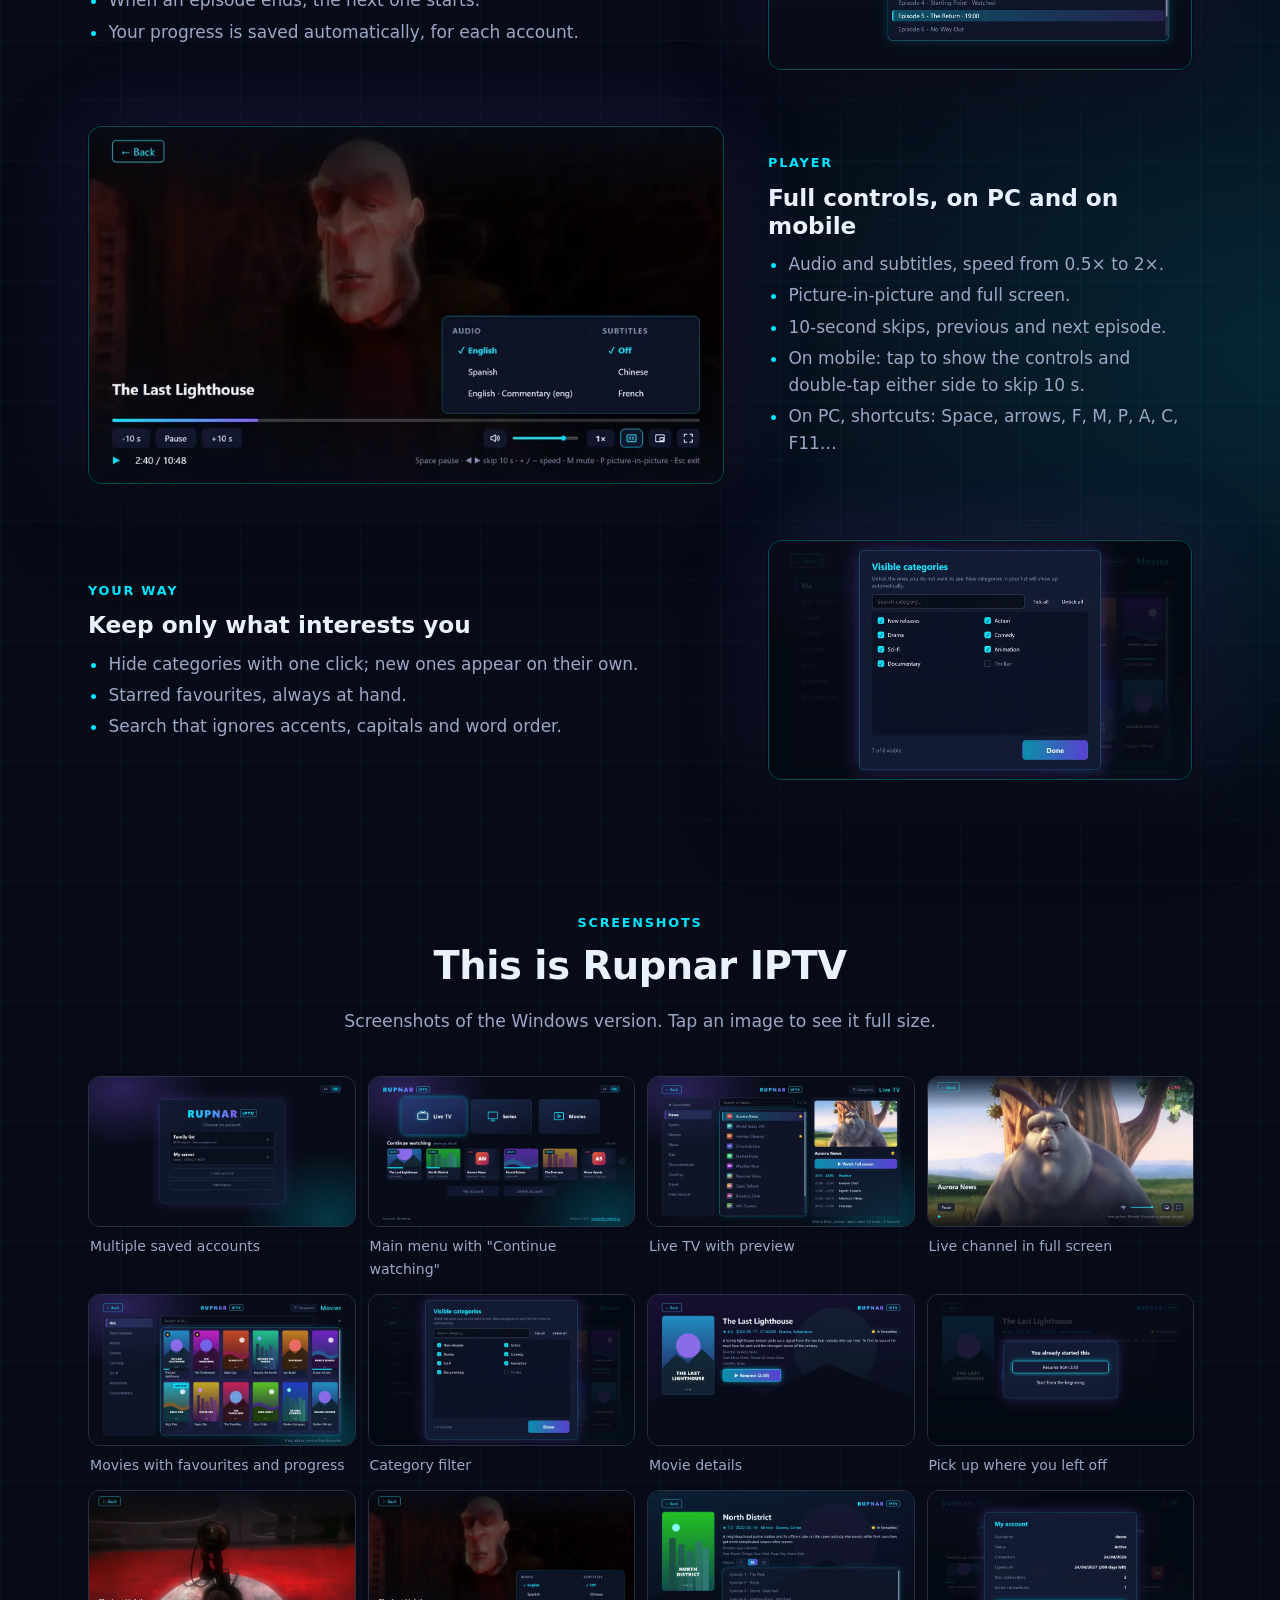
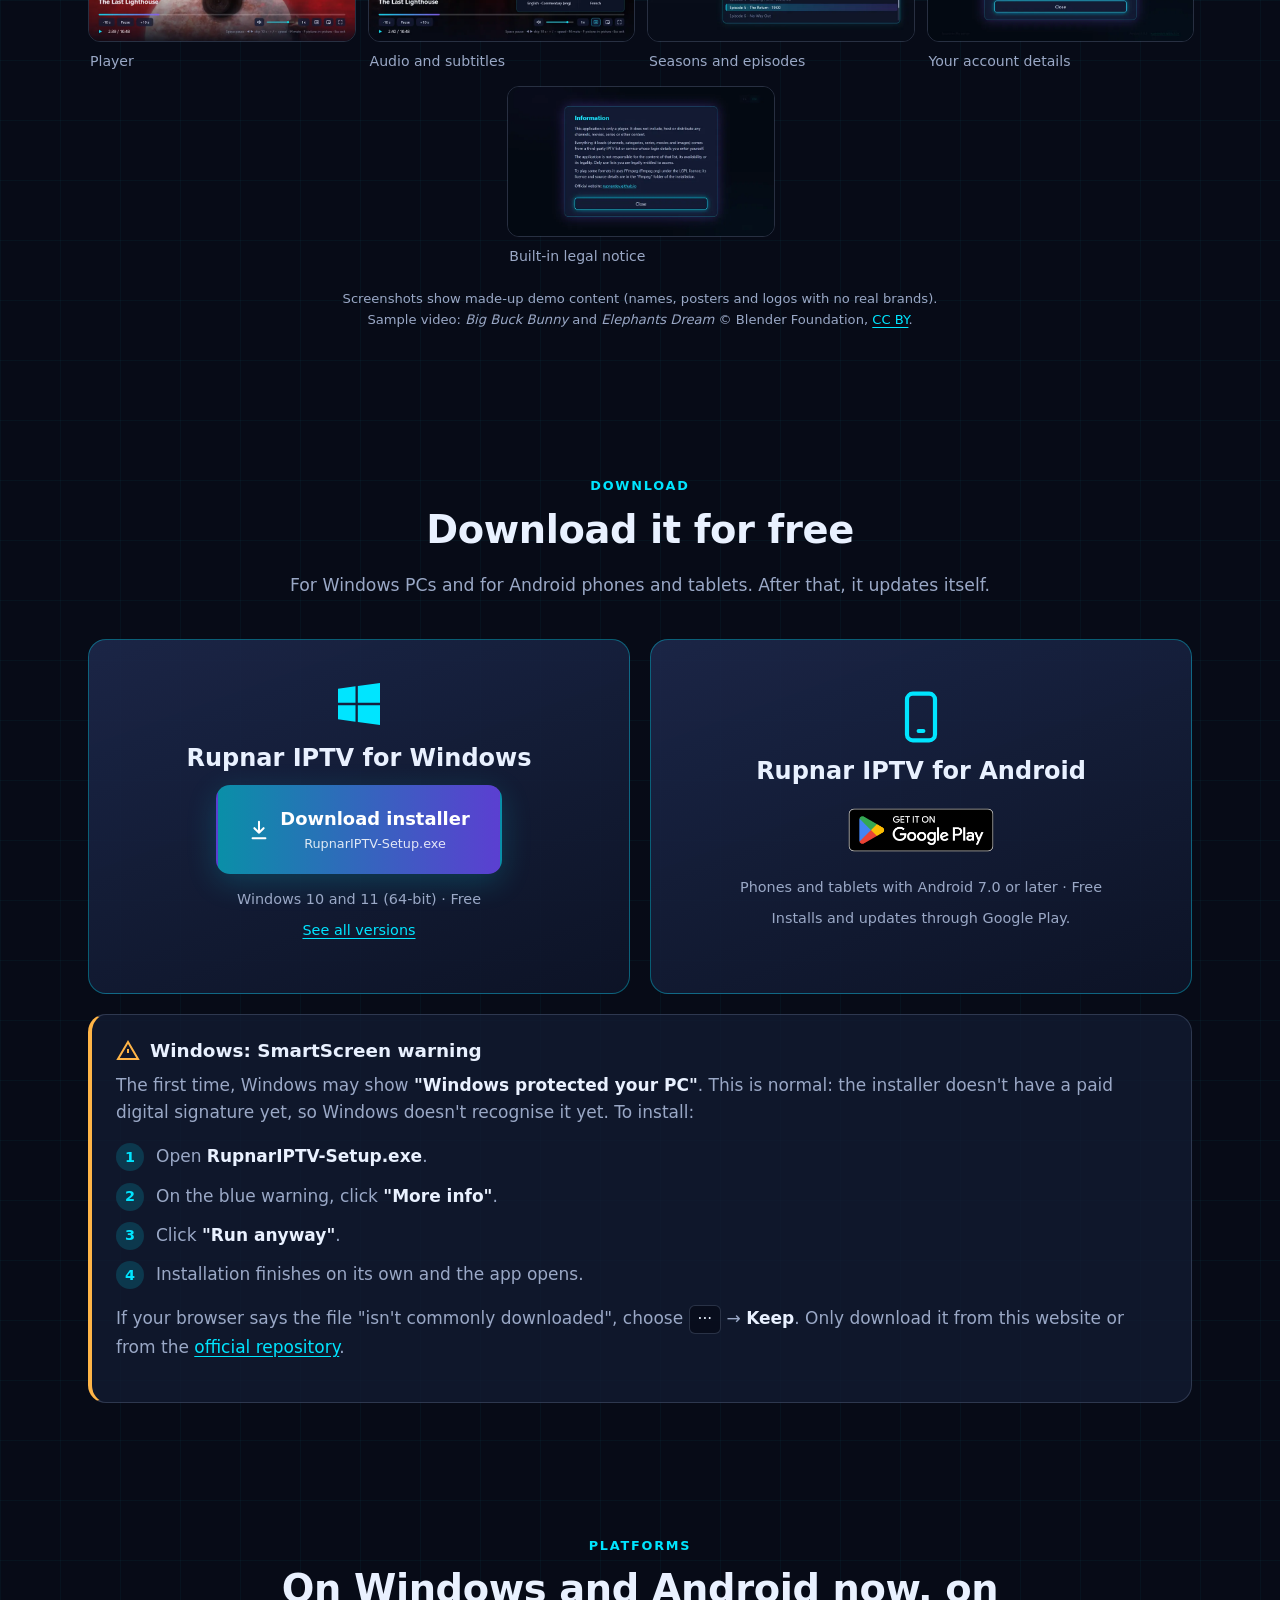
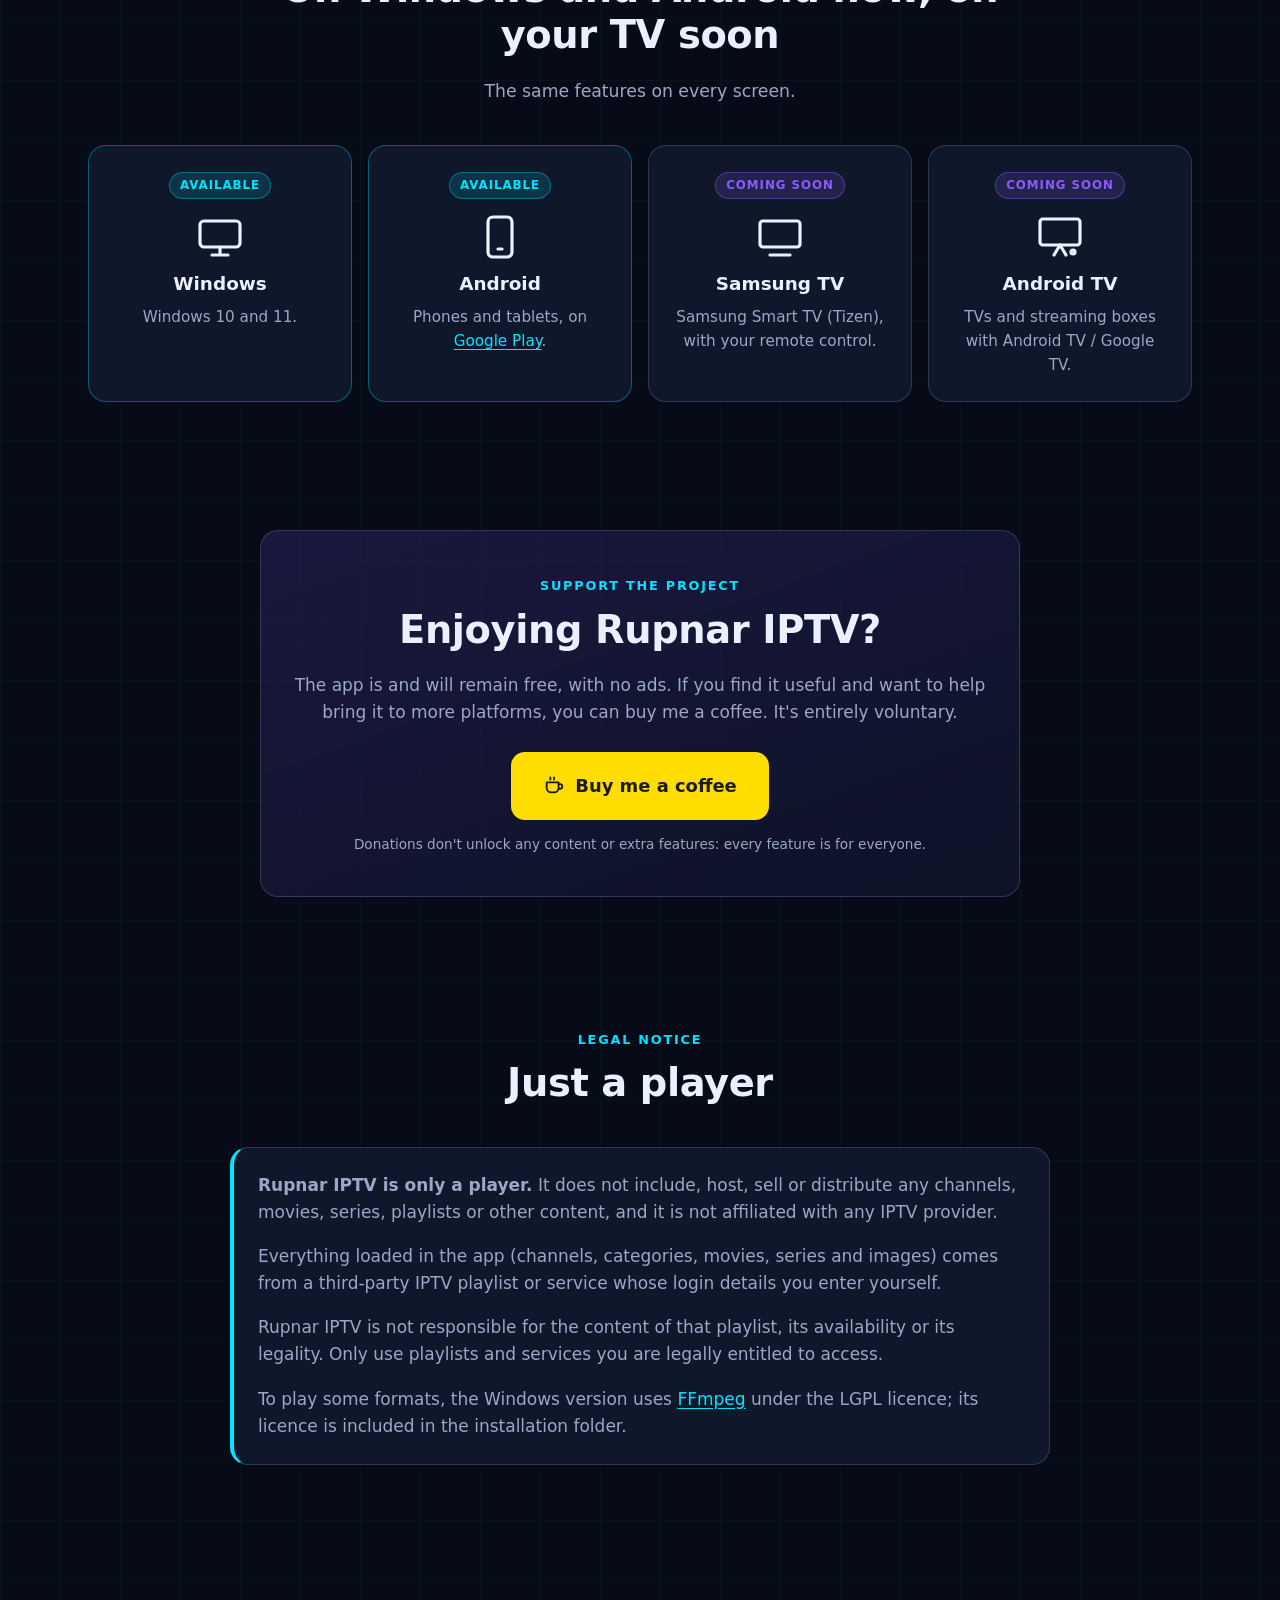
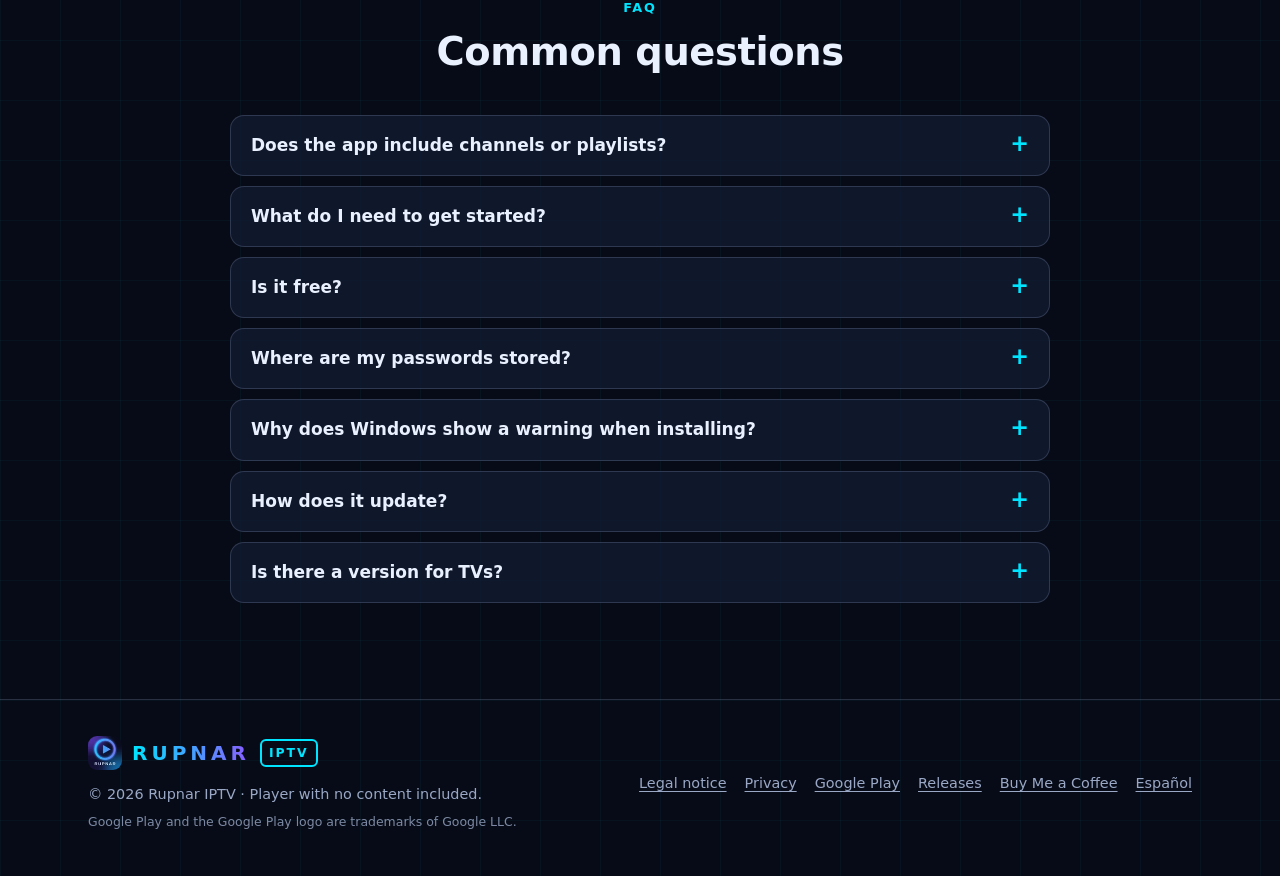
==== commit 0b39397d: "Android disponible en Google Play - Portada (ES/EN): Windows y Android, insignia de Google Play en l" ====
--- a/en/index.html
+++ b/en/index.html
@@ -3,8 +3,8 @@
 <head>
   <meta charset="utf-8">
   <meta name="viewport" content="width=device-width, initial-scale=1">
-  <title>Rupnar IPTV — IPTV player for Windows</title>
-  <meta name="description" content="Rupnar IPTV is a free IPTV player for Windows. Use your own Xtream server or M3U playlist: live TV with programme guide, movies, series, continue watching, favourites and more. No content included.">
+  <title>Rupnar IPTV — IPTV player for Windows and Android</title>
+  <meta name="description" content="Rupnar IPTV is a free IPTV player for Windows and Android. Use your own Xtream server or M3U playlist: live TV with programme guide, movies, series, continue watching, favourites and more. No content included.">
   <meta name="theme-color" content="#070b17">
   <link rel="canonical" href="https://rupnardev.github.io/en/">
   <link rel="alternate" hreflang="es" href="https://rupnardev.github.io/">
@@ -12,7 +12,7 @@
   <link rel="alternate" hreflang="x-default" href="https://rupnardev.github.io/">
   <meta property="og:type" content="website">
   <meta property="og:site_name" content="Rupnar IPTV">
-  <meta property="og:title" content="Rupnar IPTV — IPTV player for Windows">
+  <meta property="og:title" content="Rupnar IPTV — IPTV player for Windows and Android">
   <meta property="og:description" content="Free IPTV player. Use your own Xtream server or M3U playlist. No content included.">
   <meta property="og:url" content="https://rupnardev.github.io/en/">
   <meta property="og:image" content="https://rupnardev.github.io/assets/img/og-en.jpg">
@@ -27,7 +27,7 @@
     "@context": "https://schema.org",
     "@type": "SoftwareApplication",
     "name": "Rupnar IPTV",
-    "operatingSystem": "Windows 10, Windows 11",
+    "operatingSystem": "Windows 10, Windows 11, Android 7.0+",
     "applicationCategory": "MultimediaApplication",
     "offers": { "@type": "Offer", "price": "0", "priceCurrency": "EUR" },
     "downloadUrl": "https://github.com/rupnardev/rupnariptv-releases/releases/latest/download/RupnarIPTV-Setup.exe",
@@ -68,15 +68,15 @@
     <div class="wrap">
       <img class="hero-icon" src="../assets/img/icon-256.png" alt="Rupnar IPTV icon" width="96" height="96">
       <h1>Your IPTV, <span class="grad">well organised</span> and easy to watch</h1>
-      <p class="lead">Rupnar IPTV is a free player for Windows. Add your Xtream server or M3U playlist and enjoy live TV with a programme guide, movies and series, with everything in its place.</p>
+      <p class="lead">Rupnar IPTV is a free player for Windows and Android. Add your Xtream server or M3U playlist and enjoy live TV with a programme guide, movies and series, with everything in its place.</p>
       <div class="hero-cta">
         <a class="btn btn-primary btn-lg" href="#download">
           <svg viewBox="0 0 24 24" fill="currentColor" aria-hidden="true"><path d="M3 5.5 10.5 4.4v7.1H3zM11.5 4.3 21 3v8.5h-9.5zM3 12.5h7.5v7.1L3 18.5zM11.5 12.5H21V21l-9.5-1.3z"/></svg>
           Download for Windows
         </a>
-        <a class="btn btn-ghost btn-lg" href="#features">See features</a>
-      </div>
-      <p class="hero-meta">Free · No ads · No sign-up · English and Spanish</p>
+        <a class="gp-badge" href="https://play.google.com/store/apps/details?id=com.rupnar.iptv" rel="noopener"><img src="../assets/img/gp-en.png" alt="Get it on Google Play" width="150" height="58"></a>
+      </div>
+      <p class="hero-meta">Free · No ads · No sign-up · Windows and Android · English and Spanish</p>
       <div class="hero-shot frame">
         <img src="../assets/img/shots/en/02-menu.webp" srcset="../assets/img/shots/en/02-menu-sm.webp 800w, ../assets/img/shots/en/02-menu.webp 1920w" sizes="(max-width: 1100px) 100vw, 1040px" width="1920" height="1080" alt="Rupnar IPTV main menu with Live TV, Series, Movies and the Continue watching row" fetchpriority="high">
       </div>
@@ -89,7 +89,7 @@
       <div class="section-head">
         <span class="eyebrow">Features</span>
         <h2>Everything you expect from a good player</h2>
-        <p>Designed to be comfortable with a mouse or with the keyboard alone.</p>
+        <p>On PC, with a mouse or the keyboard alone; on phones and tablets, with a touch interface.</p>
       </div>
       <div class="features">
         <article class="card feature">
@@ -125,7 +125,7 @@
         <article class="card feature">
           <div class="ico"><svg viewBox="0 0 24 24"><path d="M4 4h6v6H4zM14 14h6v6h-6z"/><path d="M14 4h6v6M4 14v6h6"/></svg></div>
           <h3>Full-featured player</h3>
-          <p>Playback speed, picture-in-picture, full screen, remembered volume, "Go to live" and keyboard shortcuts.</p>
+          <p>Playback speed, picture-in-picture, full screen, "Go to live" and, on PC, keyboard shortcuts.</p>
         </article>
         <article class="card feature">
           <div class="ico"><svg viewBox="0 0 24 24"><path d="M4 4h16v12H4z"/><path d="M8 20h8M12 16v4"/><path d="M8 8l3 2-3 2M13 12h3"/></svg></div>
@@ -135,7 +135,7 @@
         <article class="card feature">
           <div class="ico"><svg viewBox="0 0 24 24"><rect x="5" y="11" width="14" height="10" rx="2"/><path d="M8 11V7a4 4 0 0 1 8 0v4"/></svg></div>
           <h3>Private and always up to date</h3>
-          <p>Your login details are stored encrypted on your PC. No accounts, no tracking. Updates itself.</p>
+          <p>Your login details are stored encrypted on your device. No accounts, no tracking. Updates itself.</p>
         </article>
       </div>
     </div>
@@ -174,12 +174,13 @@
         <div class="frame"><button type="button" data-full="../assets/img/shots/en/10-audio-subtitulos.webp" data-caption="Choose audio language and subtitles"><img src="../assets/img/shots/en/10-audio-subtitulos-sm.webp" srcset="../assets/img/shots/en/10-audio-subtitulos-sm.webp 800w, ../assets/img/shots/en/10-audio-subtitulos.webp 1920w" sizes="(max-width: 900px) 100vw, 640px" width="1920" height="1080" loading="lazy" alt="Player with the audio and subtitles menu open"></button></div>
         <div>
           <span class="eyebrow">Player</span>
-          <h3>Full controls, with mouse or keyboard</h3>
+          <h3>Full controls, on PC and on mobile</h3>
           <ul>
             <li>Audio and subtitles, speed from 0.5× to 2×.</li>
             <li>Picture-in-picture and full screen.</li>
             <li>10-second skips, previous and next episode.</li>
-            <li>Shortcuts: Space, arrows, F, M, P, A, C, F11…</li>
+            <li>On mobile: tap to show the controls and double-tap either side to skip 10 s.</li>
+            <li>On PC, shortcuts: Space, arrows, F, M, P, A, C, F11…</li>
           </ul>
         </div>
       </div>
@@ -204,7 +205,7 @@
       <div class="section-head">
         <span class="eyebrow">Screenshots</span>
         <h2>This is Rupnar IPTV</h2>
-        <p>Tap an image to see it full size.</p>
+        <p>Screenshots of the Windows version. Tap an image to see it full size.</p>
       </div>
       <div class="gallery">
         <figure><button type="button" data-full="../assets/img/shots/en/01-cuentas.webp"><img src="../assets/img/shots/en/01-cuentas-sm.webp" width="800" height="450" loading="lazy" alt="Multiple saved accounts (Xtream and M3U)"></button><figcaption>Multiple saved accounts</figcaption></figure>
@@ -230,8 +231,8 @@
     <div class="wrap">
       <div class="section-head">
         <span class="eyebrow">Download</span>
-        <h2>Install it on your PC</h2>
-        <p>Always the latest version. After that, it updates itself.</p>
+        <h2>Download it for free</h2>
+        <p>For Windows PCs and for Android phones and tablets. After that, it updates itself.</p>
       </div>
       <div class="download">
         <div class="card download-main">
@@ -244,8 +245,15 @@
           <p class="req" id="release-info" data-label="Version">Windows 10 and 11 (64-bit) · Free</p>
           <p class="alt"><a href="https://github.com/rupnardev/rupnariptv-releases/releases" rel="noopener">See all versions</a></p>
         </div>
+        <div class="card download-main">
+          <svg class="win" viewBox="0 0 24 24" fill="none" stroke="#00e5ff" stroke-width="1.8" stroke-linecap="round" stroke-linejoin="round" aria-hidden="true"><rect x="6" y="2" width="12" height="20" rx="2.5"/><path d="M11 18h2"/></svg>
+          <h3>Rupnar IPTV for Android</h3>
+          <a class="gp-badge" href="https://play.google.com/store/apps/details?id=com.rupnar.iptv" rel="noopener"><img src="../assets/img/gp-en.png" alt="Get it on Google Play" width="165" height="64"></a>
+          <p class="req">Phones and tablets with Android 7.0 or later · Free</p>
+          <p class="alt">Installs and updates through Google Play.</p>
+        </div>
         <div class="card notice">
-          <h3><svg viewBox="0 0 24 24" aria-hidden="true"><path d="M12 3 2 20h20z"/><path d="M12 10v4M12 17h.01"/></svg> Windows SmartScreen warning</h3>
+          <h3><svg viewBox="0 0 24 24" aria-hidden="true"><path d="M12 3 2 20h20z"/><path d="M12 10v4M12 17h.01"/></svg> Windows: SmartScreen warning</h3>
           <p>The first time, Windows may show <strong>"Windows protected your PC"</strong>. This is normal: the installer doesn't have a paid digital signature yet, so Windows doesn't recognise it yet. To install:</p>
           <ol class="steps">
             <li>Open <strong>RupnarIPTV-Setup.exe</strong>.</li>
@@ -264,8 +272,8 @@
     <div class="wrap">
       <div class="section-head">
         <span class="eyebrow">Platforms</span>
-        <h2>Coming soon to more screens</h2>
-        <p>The same features, on your TV and your phone.</p>
+        <h2>On Windows and Android now, on your TV soon</h2>
+        <p>The same features on every screen.</p>
       </div>
       <div class="platforms">
         <div class="card platform available">
@@ -274,17 +282,17 @@
           <h3>Windows</h3>
           <p>Windows 10 and 11.</p>
         </div>
+        <div class="card platform available">
+          <span class="badge badge-ok">Available</span>
+          <svg viewBox="0 0 24 24"><rect x="6" y="2" width="12" height="20" rx="2.5"/><path d="M11 18h2"/></svg>
+          <h3>Android</h3>
+          <p>Phones and tablets, on <a href="https://play.google.com/store/apps/details?id=com.rupnar.iptv" rel="noopener">Google Play</a>.</p>
+        </div>
         <div class="card platform">
           <span class="badge badge-soon">Coming soon</span>
           <svg viewBox="0 0 24 24"><rect x="2" y="4" width="20" height="13" rx="1.5"/><path d="M7 21h10"/></svg>
           <h3>Samsung TV</h3>
           <p>Samsung Smart TV (Tizen), with your remote control.</p>
-        </div>
-        <div class="card platform">
-          <span class="badge badge-soon">Coming soon</span>
-          <svg viewBox="0 0 24 24"><rect x="6" y="2" width="12" height="20" rx="2.5"/><path d="M11 18h2"/></svg>
-          <h3>Android</h3>
-          <p>Android phones and tablets.</p>
         </div>
         <div class="card platform">
           <span class="badge badge-soon">Coming soon</span>
@@ -350,7 +358,7 @@
         </details>
         <details>
           <summary>Where are my passwords stored?</summary>
-          <p>Only on your PC, encrypted by Windows. They are never sent anywhere except the IPTV server you specify. More details in the <a href="privacy.html">privacy policy</a>.</p>
+          <p>Only on your device, encrypted: on Windows, with the operating system's own protection; on Android, with Android Keystore. They are never sent anywhere except the IPTV server you specify. More details in the <a href="privacy.html">privacy policy</a>.</p>
         </details>
         <details>
           <summary>Why does Windows show a warning when installing?</summary>
@@ -358,7 +366,11 @@
         </details>
         <details>
           <summary>How does it update?</summary>
-          <p>On its own. When it opens, it checks for a new version and installs it automatically.</p>
+          <p>On its own. On Windows, it checks for a new version when it opens and installs it automatically; on Android, it updates through Google Play.</p>
+        </details>
+        <details>
+          <summary>Is there a version for TVs?</summary>
+          <p>Samsung TV and Android TV / Google TV versions are on the way. The Google Play version is for phones and tablets.</p>
         </details>
       </div>
     </div>
@@ -370,10 +382,12 @@
     <div>
       <a class="brand" href="#top"><img src="../assets/img/icon-64.webp" alt="" width="34" height="34"><span class="rup">RUPNAR</span><span class="tag">IPTV</span></a>
       <p>© 2026 Rupnar IPTV · Player with no content included.</p>
+      <p class="tm">Google Play and the Google Play logo are trademarks of Google LLC.</p>
     </div>
     <nav class="footer-links" aria-label="Footer">
       <a href="#legal">Legal notice</a>
       <a href="privacy.html">Privacy</a>
+      <a href="https://play.google.com/store/apps/details?id=com.rupnar.iptv" rel="noopener">Google Play</a>
       <a href="https://github.com/rupnardev/rupnariptv-releases/releases" rel="noopener">Releases</a>
       <a href="https://buymeacoffee.com/rupnardev" rel="noopener">Buy Me a Coffee</a>
       <a href="../" hreflang="es" lang="es" data-setlang="es">Español</a>
--- a/assets/css/site.css
+++ b/assets/css/site.css
@@ -93,7 +93,11 @@
 .hero h1 { font-size: clamp(2rem, 6vw, 3.4rem); font-weight: 800; letter-spacing: -.02em; max-width: 820px; margin: 0 auto 16px; }
 .hero h1 .grad { background: linear-gradient(90deg, var(--cyan), var(--violet)); -webkit-background-clip: text; background-clip: text; color: transparent; }
 .hero .lead { font-size: clamp(1.05rem, 2.4vw, 1.25rem); color: var(--muted); max-width: 680px; margin: 0 auto 28px; }
-.hero-cta { display: flex; flex-wrap: wrap; justify-content: center; gap: 12px; }
+.hero-cta { display: flex; flex-wrap: wrap; justify-content: center; align-items: center; gap: 12px; }
+.gp-badge { display: inline-block; border-radius: 12px; transition: transform .15s; }
+.gp-badge:hover { transform: translateY(-2px); }
+.gp-badge img { height: 58px; width: auto; }
+.download-main .gp-badge img { height: 64px; }
 .hero-meta { margin-top: 14px; font-size: .88rem; color: var(--muted); }
 .hero-shot { margin: 44px auto 0; max-width: 1040px; }
 
@@ -142,12 +146,13 @@
 
 /* Descarga */
 .download { display: grid; gap: 20px; }
-@media (min-width: 900px) { .download { grid-template-columns: 1fr 1.15fr; } }
+@media (min-width: 760px) { .download { grid-template-columns: 1fr 1fr; } .download .notice { grid-column: 1 / -1; } }
 .download-main { text-align: center; display: flex; flex-direction: column; align-items: center; justify-content: center; padding: 36px 24px; background: linear-gradient(160deg, rgba(30, 42, 78, .85), rgba(14, 20, 40, .9)); border-color: var(--line-cyan); }
 .download-main .win { width: 56px; height: 56px; margin-bottom: 12px; }
 .download-main h3 { font-size: 1.5rem; }
 .download-main .req { color: var(--muted); font-size: .9rem; margin: 14px 0 0; }
-.download-main .alt { font-size: .9rem; margin-top: 8px; }
+.download-main .alt { font-size: .9rem; margin-top: 8px; color: var(--muted); }
+.download-main .alt a { color: var(--cyan); }
 .notice { border-left: 4px solid #ffb547; }
 .notice h3 { display: flex; align-items: center; gap: 10px; }
 .notice h3 svg { width: 24px; height: 24px; stroke: #ffb547; fill: none; stroke-width: 2; flex: none; }
@@ -197,6 +202,7 @@
 .footer-links a { color: var(--muted); }
 .footer-links a:hover { color: var(--cyan); }
 .site-footer p { margin: 6px 0 0; }
+.site-footer .tm { font-size: .78rem; opacity: .8; }
 
 /* ---------- Visor de capturas ---------- */
 .lightbox { position: fixed; inset: 0; z-index: 200; display: none; align-items: center; justify-content: center; flex-direction: column; gap: 12px; padding: 56px 12px 20px; background: rgba(4, 8, 18, .94); }
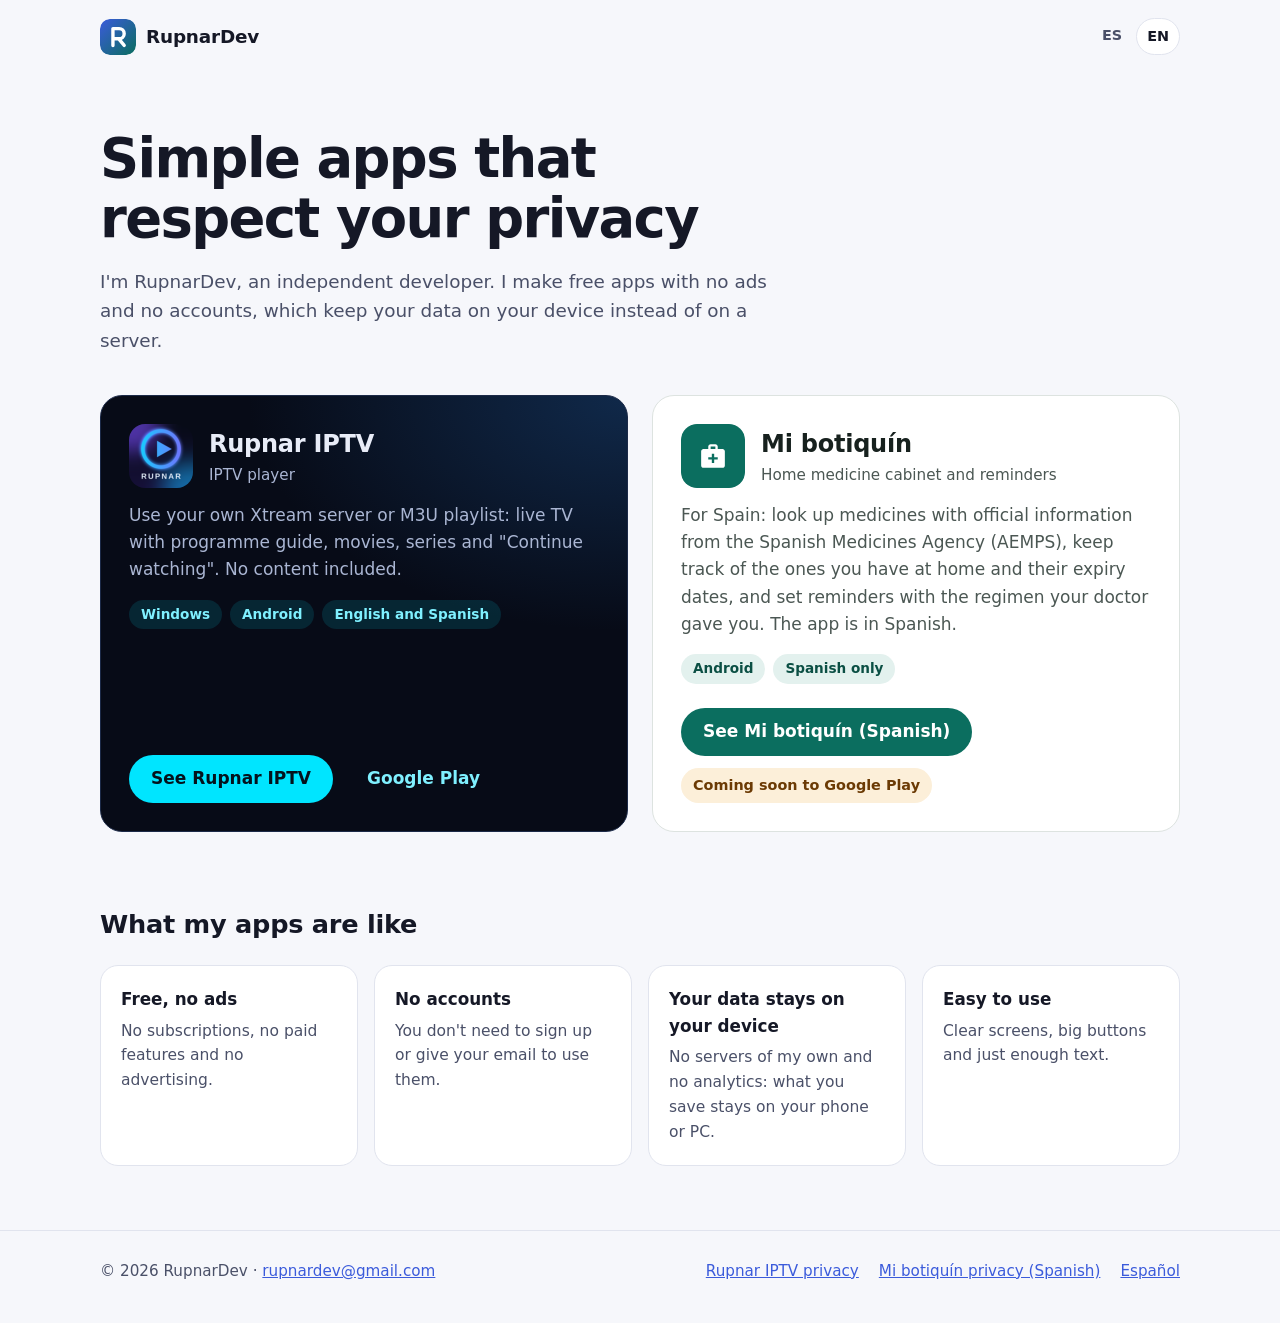
==== commit 4676dd99: "Portada de RupnarDev, Rupnar IPTV en /rupnar-iptv/ y nueva web de Mi botiquín Co-Authored-By: Claude" ====
--- a/en/index.html
+++ b/en/index.html
@@ -3,406 +3,111 @@
 <head>
   <meta charset="utf-8">
   <meta name="viewport" content="width=device-width, initial-scale=1">
-  <title>Rupnar IPTV — IPTV player for Windows and Android</title>
-  <meta name="description" content="Rupnar IPTV is a free IPTV player for Windows and Android. Use your own Xtream server or M3U playlist: live TV with programme guide, movies, series, continue watching, favourites and more. No content included.">
-  <meta name="theme-color" content="#070b17">
+  <title>RupnarDev — Simple apps that respect your privacy</title>
+  <meta name="description" content="RupnarDev makes free apps with no ads and no accounts: Rupnar IPTV, an IPTV player for Windows and Android, and Mi botiquín, to organise the medicines you keep at home (Spain).">
+  <meta name="theme-color" content="#f6f7fb" media="(prefers-color-scheme: light)">
+  <meta name="theme-color" content="#0f1118" media="(prefers-color-scheme: dark)">
   <link rel="canonical" href="https://rupnardev.github.io/en/">
   <link rel="alternate" hreflang="es" href="https://rupnardev.github.io/">
   <link rel="alternate" hreflang="en" href="https://rupnardev.github.io/en/">
   <link rel="alternate" hreflang="x-default" href="https://rupnardev.github.io/">
   <meta property="og:type" content="website">
-  <meta property="og:site_name" content="Rupnar IPTV">
-  <meta property="og:title" content="Rupnar IPTV — IPTV player for Windows and Android">
-  <meta property="og:description" content="Free IPTV player. Use your own Xtream server or M3U playlist. No content included.">
+  <meta property="og:site_name" content="RupnarDev">
+  <meta property="og:title" content="RupnarDev — Simple apps that respect your privacy">
+  <meta property="og:description" content="Rupnar IPTV and Mi botiquín: free apps with no ads and no accounts.">
   <meta property="og:url" content="https://rupnardev.github.io/en/">
-  <meta property="og:image" content="https://rupnardev.github.io/assets/img/og-en.jpg">
   <meta property="og:locale" content="en_GB">
-  <meta name="twitter:card" content="summary_large_image">
   <link rel="icon" href="../favicon.ico" sizes="any">
-  <link rel="icon" type="image/png" href="../assets/img/icon-256.png">
-  <link rel="apple-touch-icon" href="../assets/img/apple-touch-icon.png">
-  <link rel="stylesheet" href="../assets/css/site.css">
-  <script type="application/ld+json">
-  {
-    "@context": "https://schema.org",
-    "@type": "SoftwareApplication",
-    "name": "Rupnar IPTV",
-    "operatingSystem": "Windows 10, Windows 11, Android 7.0+",
-    "applicationCategory": "MultimediaApplication",
-    "offers": { "@type": "Offer", "price": "0", "priceCurrency": "EUR" },
-    "downloadUrl": "https://github.com/rupnardev/rupnariptv-releases/releases/latest/download/RupnarIPTV-Setup.exe",
-    "url": "https://rupnardev.github.io/en/",
-    "inLanguage": ["es", "en"]
-  }
-  </script>
+  <link rel="icon" type="image/svg+xml" href="../assets/img/rupnardev.svg">
+  <link rel="apple-touch-icon" href="../assets/img/rupnardev-180.png">
+  <link rel="stylesheet" href="../assets/css/portfolio.css">
 </head>
 <body>
 <a class="skip" href="#main">Skip to content</a>
 
-<header class="site-header">
+<header class="top">
   <div class="wrap">
-    <a class="brand" href="#top" aria-label="Rupnar IPTV, home">
-      <img src="../assets/img/icon-64.webp" alt="" width="34" height="34">
-      <span class="rup">RUPNAR</span><span class="tag">IPTV</span>
-    </a>
-    <button class="menu-btn" aria-expanded="false" aria-controls="nav" aria-label="Menu">
-      <svg viewBox="0 0 24 24" fill="none" stroke="currentColor" stroke-width="2" stroke-linecap="round"><path d="M4 7h16M4 12h16M4 17h16"/></svg>
-    </button>
-    <nav class="nav" id="nav" aria-label="Main">
-      <a href="#features">Features</a>
-      <a href="#screenshots">Screenshots</a>
-      <a href="#download">Download</a>
-      <a href="#platforms">Platforms</a>
-      <a href="#support">Support</a>
-      <a href="#legal">Legal notice</a>
-      <div class="lang" aria-label="Language">
-        <a href="../" hreflang="es" lang="es" data-setlang="es">ES</a><span aria-current="true">EN</span>
-      </div>
-    </nav>
+    <a class="logo" href="./"><img src="../assets/img/rupnardev.svg" alt="" width="36" height="36">RupnarDev</a>
+    <div class="lang" aria-label="Language">
+      <a href="../" hreflang="es" lang="es" data-setlang="es">ES</a><span aria-current="true">EN</span>
+    </div>
   </div>
 </header>
 
 <main id="main">
-  <!-- Hero -->
-  <section class="hero" id="top">
+  <section class="intro">
     <div class="wrap">
-      <img class="hero-icon" src="../assets/img/icon-256.png" alt="Rupnar IPTV icon" width="96" height="96">
-      <h1>Your IPTV, <span class="grad">well organised</span> and easy to watch</h1>
-      <p class="lead">Rupnar IPTV is a free player for Windows and Android. Add your Xtream server or M3U playlist and enjoy live TV with a programme guide, movies and series, with everything in its place.</p>
-      <div class="hero-cta">
-        <a class="btn btn-primary btn-lg" href="#download">
-          <svg viewBox="0 0 24 24" fill="currentColor" aria-hidden="true"><path d="M3 5.5 10.5 4.4v7.1H3zM11.5 4.3 21 3v8.5h-9.5zM3 12.5h7.5v7.1L3 18.5zM11.5 12.5H21V21l-9.5-1.3z"/></svg>
-          Download for Windows
-        </a>
-        <a class="gp-badge" href="https://play.google.com/store/apps/details?id=com.rupnar.iptv" rel="noopener"><img src="../assets/img/gp-en.png" alt="Get it on Google Play" width="150" height="58"></a>
-      </div>
-      <p class="hero-meta">Free · No ads · No sign-up · Windows and Android · English and Spanish</p>
-      <div class="hero-shot frame">
-        <img src="../assets/img/shots/en/02-menu.webp" srcset="../assets/img/shots/en/02-menu-sm.webp 800w, ../assets/img/shots/en/02-menu.webp 1920w" sizes="(max-width: 1100px) 100vw, 1040px" width="1920" height="1080" alt="Rupnar IPTV main menu with Live TV, Series, Movies and the Continue watching row" fetchpriority="high">
-      </div>
+      <h1>Simple apps that respect your privacy</h1>
+      <p>I'm RupnarDev, an independent developer. I make free apps with no ads and no accounts, which keep your data on your device instead of on a server.</p>
     </div>
   </section>
 
-  <!-- Features -->
-  <section id="features">
-    <div class="wrap">
-      <div class="section-head">
-        <span class="eyebrow">Features</span>
-        <h2>Everything you expect from a good player</h2>
-        <p>On PC, with a mouse or the keyboard alone; on phones and tablets, with a touch interface.</p>
+  <section class="wrap apps" aria-label="Apps">
+    <article class="app app-iptv">
+      <header>
+        <img src="../assets/img/icon-256.png" alt="" width="64" height="64">
+        <div>
+          <h2>Rupnar IPTV</h2>
+          <p class="kind">IPTV player</p>
+        </div>
+      </header>
+      <p>Use your own Xtream server or M3U playlist: live TV with programme guide, movies, series and "Continue watching". No content included.</p>
+      <ul class="chips" aria-label="Platforms">
+        <li>Windows</li><li>Android</li><li>English and Spanish</li>
+      </ul>
+      <div class="actions">
+        <a class="btn btn-main" href="../rupnar-iptv/en/">See Rupnar IPTV</a>
+        <a class="btn btn-alt" href="https://play.google.com/store/apps/details?id=com.rupnar.iptv" rel="noopener">Google Play</a>
       </div>
-      <div class="features">
-        <article class="card feature">
-          <div class="ico"><svg viewBox="0 0 24 24"><circle cx="9" cy="8" r="3.5"/><path d="M3 20c0-3.3 2.7-6 6-6s6 2.7 6 6"/><path d="M16 4.5a3.5 3.5 0 0 1 0 7M21 20c0-2.6-1.6-4.8-4-5.6"/></svg></div>
-          <h3>Multiple accounts</h3>
-          <p>Xtream server (username and password) or M3U playlist from a URL or file. Save several and switch between them instantly.</p>
-        </article>
-        <article class="card feature">
-          <div class="ico"><svg viewBox="0 0 24 24"><rect x="3" y="6" width="18" height="12" rx="2"/><path d="M8 3l4 3 4-3"/></svg></div>
-          <h3>Live TV with preview</h3>
-          <p>Watch a channel in a small window next to its programme guide, then go full size without interruption. Reconnects automatically if the signal drops.</p>
-        </article>
-        <article class="card feature">
-          <div class="ico"><svg viewBox="0 0 24 24"><rect x="3" y="4" width="18" height="16" rx="2"/><path d="M10 9l5 3-5 3z"/></svg></div>
-          <h3>Movies and series</h3>
-          <p>Posters, full details, season picker and automatic playback of the next episode.</p>
-        </article>
-        <article class="card feature">
-          <div class="ico"><svg viewBox="0 0 24 24"><path d="M3 12a9 9 0 1 0 3-6.7"/><path d="M3 4v4h4"/><path d="M12 8v4l3 2"/></svg></div>
-          <h3>Continue watching</h3>
-          <p>Pick up movies, episodes and channels right where you left off, straight from the menu.</p>
-        </article>
-        <article class="card feature">
-          <div class="ico"><svg viewBox="0 0 24 24"><path d="M12 3l2.7 5.6 6.1.8-4.5 4.2 1.1 6-5.4-2.9-5.4 2.9 1.1-6L3.2 9.4l6.1-.8z"/></svg></div>
-          <h3>Favourites, search and filter</h3>
-          <p>Mark favourites, search within each category and hide the categories you don't care about.</p>
-        </article>
-        <article class="card feature">
-          <div class="ico"><svg viewBox="0 0 24 24"><rect x="3" y="5" width="18" height="14" rx="2"/><path d="M7 15h4M13 15h4M7 11h10"/></svg></div>
-          <h3>Audio and subtitles</h3>
-          <p>Choose the audio and subtitle language; the app remembers your preference for the next videos.</p>
-        </article>
-        <article class="card feature">
-          <div class="ico"><svg viewBox="0 0 24 24"><path d="M4 4h6v6H4zM14 14h6v6h-6z"/><path d="M14 4h6v6M4 14v6h6"/></svg></div>
-          <h3>Full-featured player</h3>
-          <p>Playback speed, picture-in-picture, full screen, "Go to live" and, on PC, keyboard shortcuts.</p>
-        </article>
-        <article class="card feature">
-          <div class="ico"><svg viewBox="0 0 24 24"><path d="M4 4h16v12H4z"/><path d="M8 20h8M12 16v4"/><path d="M8 8l3 2-3 2M13 12h3"/></svg></div>
-          <h3>Many formats</h3>
-          <p>Also plays video and audio that browsers can't handle (AVI, MPEG-2, Dolby…), automatically.</p>
-        </article>
-        <article class="card feature">
-          <div class="ico"><svg viewBox="0 0 24 24"><rect x="5" y="11" width="14" height="10" rx="2"/><path d="M8 11V7a4 4 0 0 1 8 0v4"/></svg></div>
-          <h3>Private and always up to date</h3>
-          <p>Your login details are stored encrypted on your device. No accounts, no tracking. Updates itself.</p>
-        </article>
+    </article>
+
+    <article class="app app-botiquin" lang="es">
+      <header>
+        <img src="../mi-botiquin/assets/img/icono.svg" alt="" width="64" height="64">
+        <div>
+          <h2>Mi botiquín</h2>
+          <p class="kind" lang="en">Home medicine cabinet and reminders</p>
+        </div>
+      </header>
+      <p lang="en">For Spain: look up medicines with official information from the Spanish Medicines Agency (AEMPS), keep track of the ones you have at home and their expiry dates, and set reminders with the regimen your doctor gave you. The app is in Spanish.</p>
+      <ul class="chips" aria-label="Platforms" lang="en">
+        <li>Android</li><li>Spanish only</li>
+      </ul>
+      <div class="actions" lang="en">
+        <a class="btn btn-main" href="../mi-botiquin/" hreflang="es">See Mi botiquín (Spanish)</a>
+        <span class="soon">Coming soon to Google Play</span>
       </div>
-    </div>
+    </article>
   </section>
 
-  <!-- Tour -->
-  <section id="tour" aria-label="App tour">
-    <div class="wrap tour">
-      <div class="tour-item">
-        <div class="frame"><button type="button" data-full="../assets/img/shots/en/03-canales-vista-previa.webp" data-caption="Live TV with preview and programme guide"><img src="../assets/img/shots/en/03-canales-vista-previa-sm.webp" srcset="../assets/img/shots/en/03-canales-vista-previa-sm.webp 800w, ../assets/img/shots/en/03-canales-vista-previa.webp 1920w" sizes="(max-width: 900px) 100vw, 640px" width="1920" height="1080" loading="lazy" alt="Live TV screen: categories, channel list and preview with programme guide"></button></div>
-        <div>
-          <span class="eyebrow">Live TV</span>
-          <h3>Preview and programme guide at a glance</h3>
-          <ul>
-            <li>One click: the channel plays small, with its upcoming programmes.</li>
-            <li>Another click: full size, with no cuts or reconnections.</li>
-            <li>Fallen behind? "Go to live" brings you back to now.</li>
-            <li>Respects your account: never opens two connections at once.</li>
-          </ul>
-        </div>
-      </div>
-      <div class="tour-item">
-        <div class="frame"><button type="button" data-full="../assets/img/shots/en/11-serie-temporadas.webp" data-caption="Series with seasons and episodes"><img src="../assets/img/shots/en/11-serie-temporadas-sm.webp" srcset="../assets/img/shots/en/11-serie-temporadas-sm.webp 800w, ../assets/img/shots/en/11-serie-temporadas.webp 1920w" sizes="(max-width: 900px) 100vw, 640px" width="1920" height="1080" loading="lazy" alt="Series details with season picker and episode list"></button></div>
-        <div>
-          <span class="eyebrow">Movies and series</span>
-          <h3>Everything in order, nothing to hunt for</h3>
-          <ul>
-            <li>Details with plot, cast, year, running time and rating.</li>
-            <li>Season picker, with watched episodes marked.</li>
-            <li>When an episode ends, the next one starts.</li>
-            <li>Your progress is saved automatically, for each account.</li>
-          </ul>
-        </div>
-      </div>
-      <div class="tour-item">
-        <div class="frame"><button type="button" data-full="../assets/img/shots/en/10-audio-subtitulos.webp" data-caption="Choose audio language and subtitles"><img src="../assets/img/shots/en/10-audio-subtitulos-sm.webp" srcset="../assets/img/shots/en/10-audio-subtitulos-sm.webp 800w, ../assets/img/shots/en/10-audio-subtitulos.webp 1920w" sizes="(max-width: 900px) 100vw, 640px" width="1920" height="1080" loading="lazy" alt="Player with the audio and subtitles menu open"></button></div>
-        <div>
-          <span class="eyebrow">Player</span>
-          <h3>Full controls, on PC and on mobile</h3>
-          <ul>
-            <li>Audio and subtitles, speed from 0.5× to 2×.</li>
-            <li>Picture-in-picture and full screen.</li>
-            <li>10-second skips, previous and next episode.</li>
-            <li>On mobile: tap to show the controls and double-tap either side to skip 10 s.</li>
-            <li>On PC, shortcuts: Space, arrows, F, M, P, A, C, F11…</li>
-          </ul>
-        </div>
-      </div>
-      <div class="tour-item">
-        <div class="frame"><button type="button" data-full="../assets/img/shots/en/06-filtro-categorias.webp" data-caption="Choose which categories are shown"><img src="../assets/img/shots/en/06-filtro-categorias-sm.webp" srcset="../assets/img/shots/en/06-filtro-categorias-sm.webp 800w, ../assets/img/shots/en/06-filtro-categorias.webp 1920w" sizes="(max-width: 900px) 100vw, 640px" width="1920" height="1080" loading="lazy" alt="Window to choose which categories are shown"></button></div>
-        <div>
-          <span class="eyebrow">Your way</span>
-          <h3>Keep only what interests you</h3>
-          <ul>
-            <li>Hide categories with one click; new ones appear on their own.</li>
-            <li>Starred favourites, always at hand.</li>
-            <li>Search that ignores accents, capitals and word order.</li>
-          </ul>
-        </div>
-      </div>
-    </div>
-  </section>
-
-  <!-- Gallery -->
-  <section id="screenshots">
+  <section class="ideas">
     <div class="wrap">
-      <div class="section-head">
-        <span class="eyebrow">Screenshots</span>
-        <h2>This is Rupnar IPTV</h2>
-        <p>Screenshots of the Windows version. Tap an image to see it full size.</p>
-      </div>
-      <div class="gallery">
-        <figure><button type="button" data-full="../assets/img/shots/en/01-cuentas.webp"><img src="../assets/img/shots/en/01-cuentas-sm.webp" width="800" height="450" loading="lazy" alt="Multiple saved accounts (Xtream and M3U)"></button><figcaption>Multiple saved accounts</figcaption></figure>
-        <figure><button type="button" data-full="../assets/img/shots/en/02-menu.webp"><img src="../assets/img/shots/en/02-menu-sm.webp" width="800" height="450" loading="lazy" alt="Main menu with Continue watching"></button><figcaption>Main menu with "Continue watching"</figcaption></figure>
-        <figure><button type="button" data-full="../assets/img/shots/en/03-canales-vista-previa.webp"><img src="../assets/img/shots/en/03-canales-vista-previa-sm.webp" width="800" height="450" loading="lazy" alt="Live TV with preview and programme guide"></button><figcaption>Live TV with preview</figcaption></figure>
-        <figure><button type="button" data-full="../assets/img/shots/en/04-directo.webp"><img src="../assets/img/shots/en/04-directo-sm.webp" width="800" height="450" loading="lazy" alt="Live channel in full screen"></button><figcaption>Live channel in full screen</figcaption></figure>
-        <figure><button type="button" data-full="../assets/img/shots/en/05-peliculas.webp"><img src="../assets/img/shots/en/05-peliculas-sm.webp" width="800" height="450" loading="lazy" alt="Movie grid with favourites and progress"></button><figcaption>Movies with favourites and progress</figcaption></figure>
-        <figure><button type="button" data-full="../assets/img/shots/en/06-filtro-categorias.webp"><img src="../assets/img/shots/en/06-filtro-categorias-sm.webp" width="800" height="450" loading="lazy" alt="Choose which categories are shown"></button><figcaption>Category filter</figcaption></figure>
-        <figure><button type="button" data-full="../assets/img/shots/en/07-pelicula-detalle.webp"><img src="../assets/img/shots/en/07-pelicula-detalle-sm.webp" width="800" height="450" loading="lazy" alt="Movie details with the Resume button"></button><figcaption>Movie details</figcaption></figure>
-        <figure><button type="button" data-full="../assets/img/shots/en/08-continuar.webp"><img src="../assets/img/shots/en/08-continuar-sm.webp" width="800" height="450" loading="lazy" alt="Dialog to resume or start from the beginning"></button><figcaption>Pick up where you left off</figcaption></figure>
-        <figure><button type="button" data-full="../assets/img/shots/en/09-reproductor.webp"><img src="../assets/img/shots/en/09-reproductor-sm.webp" width="800" height="450" loading="lazy" alt="Player with all its controls"></button><figcaption>Player</figcaption></figure>
-        <figure><button type="button" data-full="../assets/img/shots/en/10-audio-subtitulos.webp"><img src="../assets/img/shots/en/10-audio-subtitulos-sm.webp" width="800" height="450" loading="lazy" alt="Choose audio language and subtitles"></button><figcaption>Audio and subtitles</figcaption></figure>
-        <figure><button type="button" data-full="../assets/img/shots/en/11-serie-temporadas.webp"><img src="../assets/img/shots/en/11-serie-temporadas-sm.webp" width="800" height="450" loading="lazy" alt="Series with season picker and episodes"></button><figcaption>Seasons and episodes</figcaption></figure>
-        <figure><button type="button" data-full="../assets/img/shots/en/12-mi-cuenta.webp"><img src="../assets/img/shots/en/12-mi-cuenta-sm.webp" width="800" height="450" loading="lazy" alt="Account details: status, expiry and connections"></button><figcaption>Your account details</figcaption></figure>
-        <figure><button type="button" data-full="../assets/img/shots/en/13-informacion.webp"><img src="../assets/img/shots/en/13-informacion-sm.webp" width="800" height="450" loading="lazy" alt="Information window with the legal notice"></button><figcaption>Built-in legal notice</figcaption></figure>
-      </div>
-      <p class="credit">Screenshots show made-up demo content (names, posters and logos with no real brands).<br>Sample video: <em>Big Buck Bunny</em> and <em>Elephants Dream</em> © Blender Foundation, <a href="https://creativecommons.org/licenses/by/3.0/" rel="noopener">CC BY</a>.</p>
-    </div>
-  </section>
-
-  <!-- Download -->
-  <section id="download">
-    <div class="wrap">
-      <div class="section-head">
-        <span class="eyebrow">Download</span>
-        <h2>Download it for free</h2>
-        <p>For Windows PCs and for Android phones and tablets. After that, it updates itself.</p>
-      </div>
-      <div class="download">
-        <div class="card download-main">
-          <svg class="win" viewBox="0 0 24 24" fill="#00e5ff" aria-hidden="true"><path d="M3 5.5 10.5 4.4v7.1H3zM11.5 4.3 21 3v8.5h-9.5zM3 12.5h7.5v7.1L3 18.5zM11.5 12.5H21V21l-9.5-1.3z"/></svg>
-          <h3>Rupnar IPTV for Windows</h3>
-          <a class="btn btn-primary btn-lg" href="https://github.com/rupnardev/rupnariptv-releases/releases/latest/download/RupnarIPTV-Setup.exe" rel="noopener">
-            <svg viewBox="0 0 24 24" fill="none" stroke="currentColor" stroke-width="2.2" stroke-linecap="round" stroke-linejoin="round" aria-hidden="true"><path d="M12 3v12M7 10l5 5 5-5M5 21h14"/></svg>
-            <span>Download installer<small>RupnarIPTV-Setup.exe</small></span>
-          </a>
-          <p class="req" id="release-info" data-label="Version">Windows 10 and 11 (64-bit) · Free</p>
-          <p class="alt"><a href="https://github.com/rupnardev/rupnariptv-releases/releases" rel="noopener">See all versions</a></p>
-        </div>
-        <div class="card download-main">
-          <svg class="win" viewBox="0 0 24 24" fill="none" stroke="#00e5ff" stroke-width="1.8" stroke-linecap="round" stroke-linejoin="round" aria-hidden="true"><rect x="6" y="2" width="12" height="20" rx="2.5"/><path d="M11 18h2"/></svg>
-          <h3>Rupnar IPTV for Android</h3>
-          <a class="gp-badge" href="https://play.google.com/store/apps/details?id=com.rupnar.iptv" rel="noopener"><img src="../assets/img/gp-en.png" alt="Get it on Google Play" width="165" height="64"></a>
-          <p class="req">Phones and tablets with Android 7.0 or later · Free</p>
-          <p class="alt">Installs and updates through Google Play.</p>
-        </div>
-        <div class="card notice">
-          <h3><svg viewBox="0 0 24 24" aria-hidden="true"><path d="M12 3 2 20h20z"/><path d="M12 10v4M12 17h.01"/></svg> Windows: SmartScreen warning</h3>
-          <p>The first time, Windows may show <strong>"Windows protected your PC"</strong>. This is normal: the installer doesn't have a paid digital signature yet, so Windows doesn't recognise it yet. To install:</p>
-          <ol class="steps">
-            <li>Open <strong>RupnarIPTV-Setup.exe</strong>.</li>
-            <li>On the blue warning, click <strong>"More info"</strong>.</li>
-            <li>Click <strong>"Run anyway"</strong>.</li>
-            <li>Installation finishes on its own and the app opens.</li>
-          </ol>
-          <p>If your browser says the file "isn't commonly downloaded", choose <span class="kbd">···</span> → <strong>Keep</strong>. Only download it from this website or from the <a href="https://github.com/rupnardev/rupnariptv-releases/releases" rel="noopener">official repository</a>.</p>
-        </div>
-      </div>
-    </div>
-  </section>
-
-  <!-- Platforms -->
-  <section id="platforms">
-    <div class="wrap">
-      <div class="section-head">
-        <span class="eyebrow">Platforms</span>
-        <h2>On Windows and Android now, on your TV soon</h2>
-        <p>The same features on every screen.</p>
-      </div>
-      <div class="platforms">
-        <div class="card platform available">
-          <span class="badge badge-ok">Available</span>
-          <svg viewBox="0 0 24 24"><rect x="2" y="4" width="20" height="13" rx="2"/><path d="M8 21h8M12 17v4"/></svg>
-          <h3>Windows</h3>
-          <p>Windows 10 and 11.</p>
-        </div>
-        <div class="card platform available">
-          <span class="badge badge-ok">Available</span>
-          <svg viewBox="0 0 24 24"><rect x="6" y="2" width="12" height="20" rx="2.5"/><path d="M11 18h2"/></svg>
-          <h3>Android</h3>
-          <p>Phones and tablets, on <a href="https://play.google.com/store/apps/details?id=com.rupnar.iptv" rel="noopener">Google Play</a>.</p>
-        </div>
-        <div class="card platform">
-          <span class="badge badge-soon">Coming soon</span>
-          <svg viewBox="0 0 24 24"><rect x="2" y="4" width="20" height="13" rx="1.5"/><path d="M7 21h10"/></svg>
-          <h3>Samsung TV</h3>
-          <p>Samsung Smart TV (Tizen), with your remote control.</p>
-        </div>
-        <div class="card platform">
-          <span class="badge badge-soon">Coming soon</span>
-          <svg viewBox="0 0 24 24"><rect x="2" y="3" width="20" height="13" rx="1.5"/><path d="M9 21l3-5 3 5"/><circle cx="18.5" cy="19.5" r="1"/></svg>
-          <h3>Android TV</h3>
-          <p>TVs and streaming boxes with Android TV / Google TV.</p>
-        </div>
-      </div>
-    </div>
-  </section>
-
-  <!-- Support -->
-  <section id="support">
-    <div class="wrap">
-      <div class="card support">
-        <span class="eyebrow">Support the project</span>
-        <h2>Enjoying Rupnar IPTV?</h2>
-        <p>The app is and will remain free, with no ads. If you find it useful and want to help bring it to more platforms, you can buy me a coffee. It's entirely voluntary.</p>
-        <a class="btn btn-coffee btn-lg" href="https://buymeacoffee.com/rupnardev" rel="noopener" target="_blank">
-          <svg viewBox="0 0 24 24" fill="none" stroke="currentColor" stroke-width="2" stroke-linecap="round" stroke-linejoin="round" aria-hidden="true"><path d="M4 8h13v6a5 5 0 0 1-5 5H9a5 5 0 0 1-5-5z"/><path d="M17 10h1.5a2.5 2.5 0 0 1 0 5H17"/><path d="M8 2.5v2.5M12 2.5v2.5"/></svg>
-          Buy me a coffee
-        </a>
-        <small>Donations don't unlock any content or extra features: every feature is for everyone.</small>
-      </div>
-    </div>
-  </section>
-
-  <!-- Legal notice -->
-  <section id="legal">
-    <div class="wrap">
-      <div class="section-head">
-        <span class="eyebrow">Legal notice</span>
-        <h2>Just a player</h2>
-      </div>
-      <div class="card legal">
-        <p><strong>Rupnar IPTV is only a player.</strong> It does not include, host, sell or distribute any channels, movies, series, playlists or other content, and it is not affiliated with any IPTV provider.</p>
-        <p>Everything loaded in the app (channels, categories, movies, series and images) comes from a third-party IPTV playlist or service whose login details you enter yourself.</p>
-        <p>Rupnar IPTV is not responsible for the content of that playlist, its availability or its legality. Only use playlists and services you are legally entitled to access.</p>
-        <p>To play some formats, the Windows version uses <a href="https://ffmpeg.org" rel="noopener">FFmpeg</a> under the LGPL licence; its licence is included in the installation folder.</p>
-      </div>
-    </div>
-  </section>
-
-  <!-- FAQ -->
-  <section id="faq">
-    <div class="wrap">
-      <div class="section-head">
-        <span class="eyebrow">FAQ</span>
-        <h2>Common questions</h2>
-      </div>
-      <div class="faq">
-        <details>
-          <summary>Does the app include channels or playlists?</summary>
-          <p>No. Rupnar IPTV is only a player: you need your own IPTV service (Xtream server or M3U playlist) provided by a third party.</p>
-        </details>
-        <details>
-          <summary>What do I need to get started?</summary>
-          <p>Your service's login details: the server URL with your username and password (Xtream), or the address or file of your M3U playlist.</p>
-        </details>
-        <details>
-          <summary>Is it free?</summary>
-          <p>Yes, completely: no ads, no subscriptions and no paid features. Donations are voluntary.</p>
-        </details>
-        <details>
-          <summary>Where are my passwords stored?</summary>
-          <p>Only on your device, encrypted: on Windows, with the operating system's own protection; on Android, with Android Keystore. They are never sent anywhere except the IPTV server you specify. More details in the <a href="privacy.html">privacy policy</a>.</p>
-        </details>
-        <details>
-          <summary>Why does Windows show a warning when installing?</summary>
-          <p>Because the installer isn't digitally signed yet. Click "More info" and then "Run anyway". See the <a href="#download">installation steps</a>.</p>
-        </details>
-        <details>
-          <summary>How does it update?</summary>
-          <p>On its own. On Windows, it checks for a new version when it opens and installs it automatically; on Android, it updates through Google Play.</p>
-        </details>
-        <details>
-          <summary>Is there a version for TVs?</summary>
-          <p>Samsung TV and Android TV / Google TV versions are on the way. The Google Play version is for phones and tablets.</p>
-        </details>
+      <h2>What my apps are like</h2>
+      <div class="grid">
+        <div class="idea"><h3>Free, no ads</h3><p>No subscriptions, no paid features and no advertising.</p></div>
+        <div class="idea"><h3>No accounts</h3><p>You don't need to sign up or give your email to use them.</p></div>
+        <div class="idea"><h3>Your data stays on your device</h3><p>No servers of my own and no analytics: what you save stays on your phone or PC.</p></div>
+        <div class="idea"><h3>Easy to use</h3><p>Clear screens, big buttons and just enough text.</p></div>
       </div>
     </div>
   </section>
 </main>
 
-<footer class="site-footer">
+<footer class="foot">
   <div class="wrap">
-    <div>
-      <a class="brand" href="#top"><img src="../assets/img/icon-64.webp" alt="" width="34" height="34"><span class="rup">RUPNAR</span><span class="tag">IPTV</span></a>
-      <p>© 2026 Rupnar IPTV · Player with no content included.</p>
-      <p class="tm">Google Play and the Google Play logo are trademarks of Google LLC.</p>
-    </div>
-    <nav class="footer-links" aria-label="Footer">
-      <a href="#legal">Legal notice</a>
-      <a href="privacy.html">Privacy</a>
-      <a href="https://play.google.com/store/apps/details?id=com.rupnar.iptv" rel="noopener">Google Play</a>
-      <a href="https://github.com/rupnardev/rupnariptv-releases/releases" rel="noopener">Releases</a>
-      <a href="https://buymeacoffee.com/rupnardev" rel="noopener">Buy Me a Coffee</a>
+    <p>© 2026 RupnarDev · <a href="mailto:rupnardev@gmail.com">rupnardev@gmail.com</a></p>
+    <nav aria-label="Footer">
+      <a href="../rupnar-iptv/en/privacy.html">Rupnar IPTV privacy</a>
+      <a href="../mi-botiquin/privacidad.html" hreflang="es">Mi botiquín privacy (Spanish)</a>
       <a href="../" hreflang="es" lang="es" data-setlang="es">Español</a>
     </nav>
   </div>
 </footer>
 
-<div class="lightbox" id="lightbox" role="dialog" aria-modal="true" aria-label="Enlarged screenshot">
-  <button class="lb-btn lb-close" type="button" aria-label="Close">×</button>
-  <button class="lb-btn lb-prev" type="button" aria-label="Previous">‹</button>
-  <img alt="">
-  <p></p>
-  <button class="lb-btn lb-next" type="button" aria-label="Next">›</button>
-</div>
-
-<script src="../assets/js/site.js" defer></script>
+<script>
+  document.querySelectorAll('[data-setlang]').forEach(function (a) {
+    a.addEventListener('click', function () { try { localStorage.setItem('rupnar_lang', a.getAttribute('data-setlang')); } catch (e) {} });
+  });
+</script>
 </body>
 </html>
--- a/assets/css/portfolio.css
+++ b/assets/css/portfolio.css
@@ -0,0 +1,109 @@
+/* RupnarDev — portada con las apps. Sin dependencias externas. */
+:root {
+  --bg: #f6f7fb;
+  --surface: #ffffff;
+  --border: #e1e4ee;
+  --text: #151826;
+  --text-2: #4a5068;
+  --accent: #3b5bdb;
+  --focus: #3b5bdb;
+  --radius: 22px;
+  color-scheme: light;
+}
+@media (prefers-color-scheme: dark) {
+  :root {
+    --bg: #0f1118;
+    --surface: #171a24;
+    --border: #2a2f3e;
+    --text: #eef0f6;
+    --text-2: #a9afc4;
+    --accent: #8ea4ff;
+    --focus: #8ea4ff;
+    color-scheme: dark;
+  }
+}
+
+* { box-sizing: border-box; }
+html { -webkit-text-size-adjust: 100%; }
+body {
+  margin: 0;
+  background: var(--bg);
+  color: var(--text);
+  font: 17px/1.6 system-ui, -apple-system, "Segoe UI", Roboto, "Helvetica Neue", Arial, sans-serif;
+}
+img { max-width: 100%; height: auto; display: block; }
+a { color: var(--accent); }
+a:focus-visible, button:focus-visible { outline: 3px solid var(--focus); outline-offset: 3px; border-radius: 8px; }
+.wrap { width: min(1080px, 100% - 32px); margin-inline: auto; }
+.skip { position: absolute; left: -999px; top: 8px; background: var(--surface); padding: 8px 14px; border-radius: 10px; z-index: 10; }
+.skip:focus { left: 8px; }
+
+/* Cabecera */
+.top { padding: 18px 0; }
+.top .wrap { display: flex; align-items: center; justify-content: space-between; gap: 16px; }
+.logo { display: inline-flex; align-items: center; gap: 10px; color: var(--text); text-decoration: none; font-weight: 800; font-size: 1.15rem; letter-spacing: -.01em; }
+.logo img { width: 36px; height: 36px; border-radius: 10px; }
+.lang { display: flex; gap: 4px; font-weight: 700; font-size: .9rem; }
+.lang a, .lang span { padding: 6px 10px; border-radius: 999px; text-decoration: none; }
+.lang a { color: var(--text-2); }
+.lang span { background: var(--surface); border: 1px solid var(--border); }
+
+/* Presentación */
+.intro { padding: 56px 0 40px; }
+.intro h1 { font-size: clamp(2.1rem, 5.5vw, 3.4rem); line-height: 1.1; letter-spacing: -.03em; margin: 0 0 18px; max-width: 16ch; }
+.intro p { font-size: 1.15rem; color: var(--text-2); max-width: 58ch; margin: 0; }
+
+/* Apps */
+.apps { display: grid; grid-template-columns: repeat(auto-fit, minmax(300px, 1fr)); gap: 24px; padding-bottom: 64px; }
+.app {
+  border-radius: var(--radius);
+  padding: 28px;
+  display: flex; flex-direction: column; gap: 14px;
+  border: 1px solid var(--border);
+  position: relative; overflow: hidden;
+}
+.app header { display: flex; align-items: center; gap: 16px; }
+.app header img { width: 64px; height: 64px; border-radius: 16px; }
+.app h2 { margin: 0; font-size: 1.5rem; letter-spacing: -.01em; }
+.app .kind { margin: 0; font-size: .95rem; }
+.app > p { margin: 0; }
+.app ul { margin: 0; padding-left: 1.2em; }
+.app li { margin: 2px 0; }
+.chips { display: flex; flex-wrap: wrap; gap: 8px; list-style: none; padding: 0 !important; }
+.chips li { font-size: .85rem; font-weight: 700; padding: 4px 12px; border-radius: 999px; }
+.actions { display: flex; flex-wrap: wrap; gap: 12px; margin-top: auto; padding-top: 8px; align-items: center; }
+.btn { display: inline-flex; align-items: center; justify-content: center; min-height: 48px; padding: 0 22px; border-radius: 999px; font-weight: 700; text-decoration: none; }
+
+/* Cada app conserva su propio estilo */
+.app-iptv { background: radial-gradient(120% 90% at 100% 0%, #10294a 0%, #070b17 60%); color: #e8ecf7; border-color: #1c2a48; }
+.app-iptv .kind, .app-iptv > p { color: #aab6d3; }
+.app-iptv .chips li { background: rgba(0, 229, 255, .12); color: #7ff0ff; }
+.app-iptv .btn-main { background: #00e5ff; color: #04121c; }
+.app-iptv .btn-alt { color: #7ff0ff; }
+
+.app-botiquin { background: #ffffff; color: #17211e; border-color: #dde3e0; }
+.app-botiquin .kind, .app-botiquin > p { color: #4b5753; }
+.app-botiquin .chips li { background: #e3f1ee; color: #0b4f44; }
+.app-botiquin .btn-main { background: #0b6e5f; color: #fff; }
+.app-botiquin .btn-alt { color: #0b6e5f; }
+.soon { font-size: .9rem; font-weight: 700; color: #6b3a04; background: #fcefd9; padding: 6px 12px; border-radius: 999px; }
+
+/* Principios */
+.ideas { padding: 8px 0 64px; }
+.ideas h2 { font-size: 1.6rem; margin: 0 0 20px; letter-spacing: -.01em; }
+.grid { display: grid; grid-template-columns: repeat(auto-fit, minmax(220px, 1fr)); gap: 16px; }
+.idea { background: var(--surface); border: 1px solid var(--border); border-radius: 18px; padding: 20px; }
+.idea h3 { margin: 0 0 6px; font-size: 1.05rem; }
+.idea p { margin: 0; color: var(--text-2); font-size: .97rem; }
+
+/* Pie */
+.foot { border-top: 1px solid var(--border); padding: 28px 0 40px; color: var(--text-2); font-size: .95rem; }
+.foot .wrap { display: flex; flex-wrap: wrap; gap: 12px 28px; justify-content: space-between; }
+.foot nav { display: flex; flex-wrap: wrap; gap: 8px 20px; }
+.foot p { margin: 0; }
+
+@media (max-width: 520px) {
+  .intro { padding: 32px 0 28px; }
+  .app { padding: 22px; }
+  .actions .btn { flex: 1 1 100%; }
+}
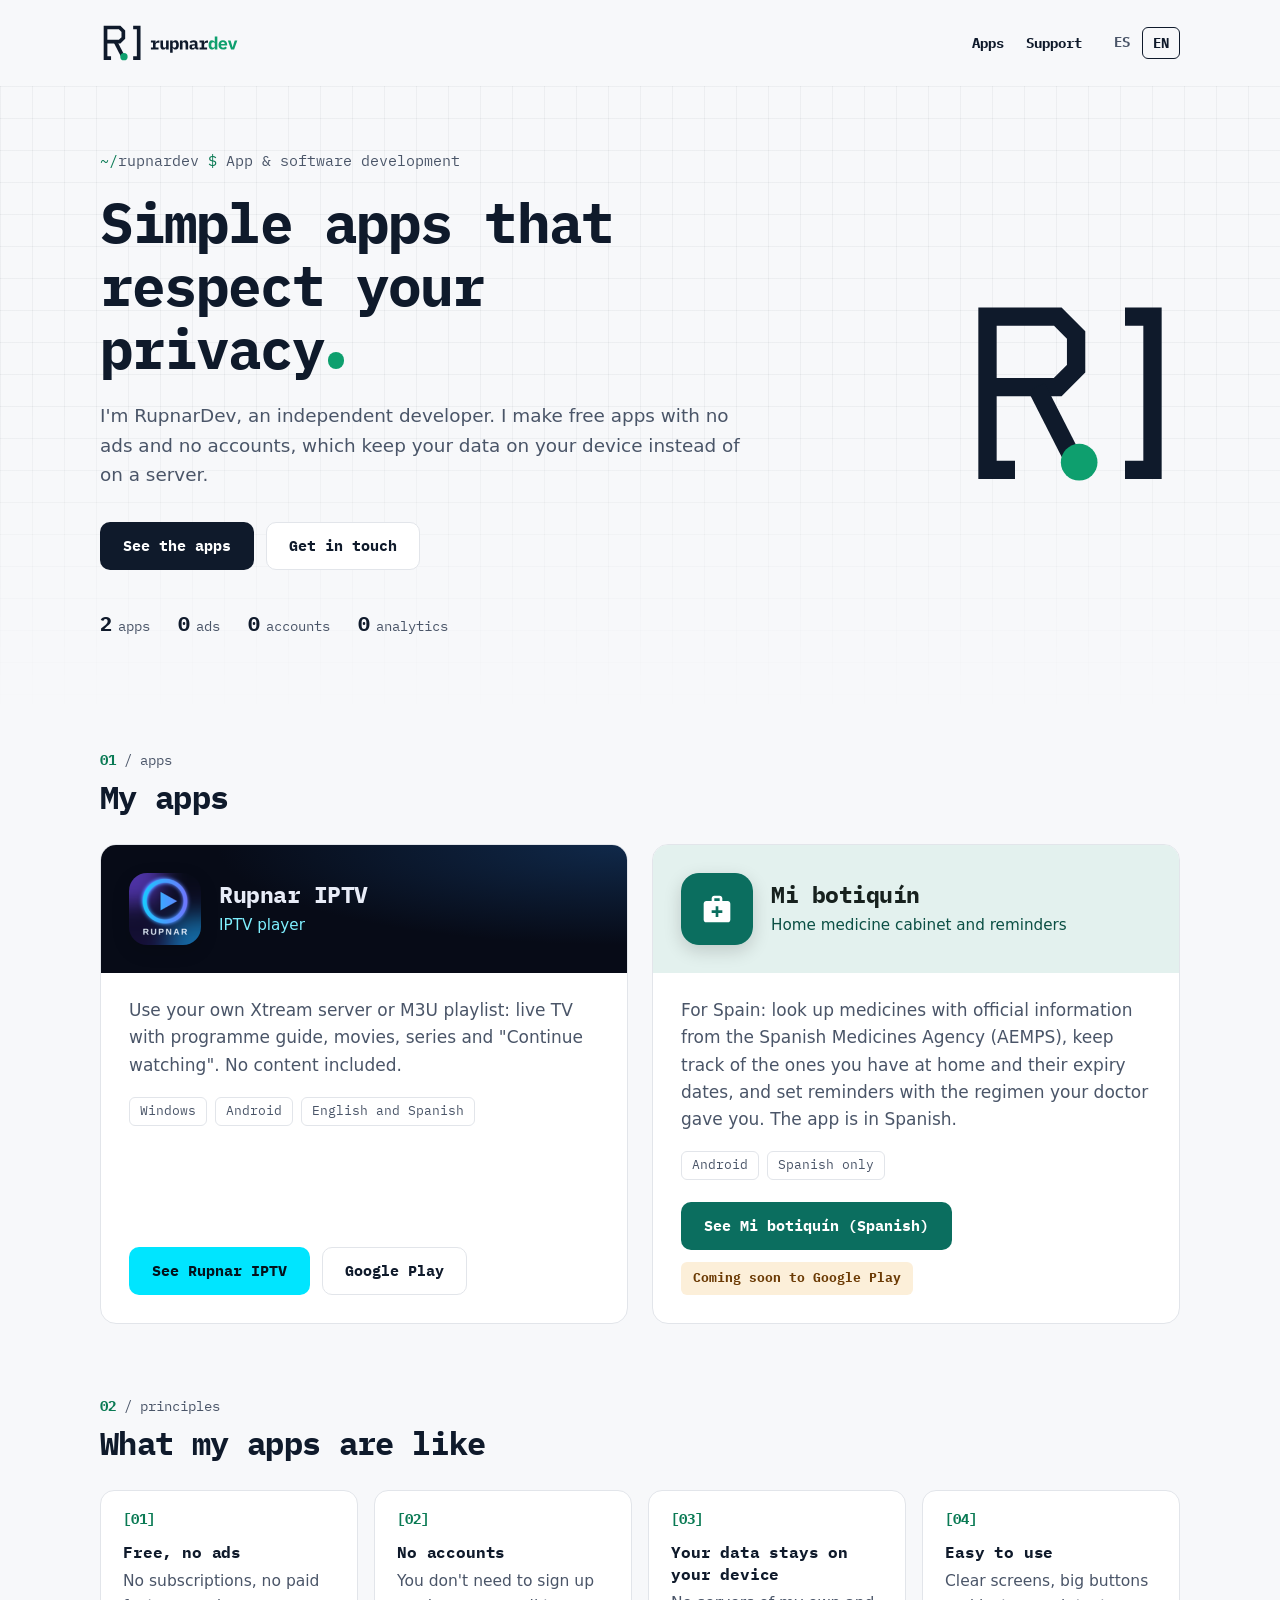
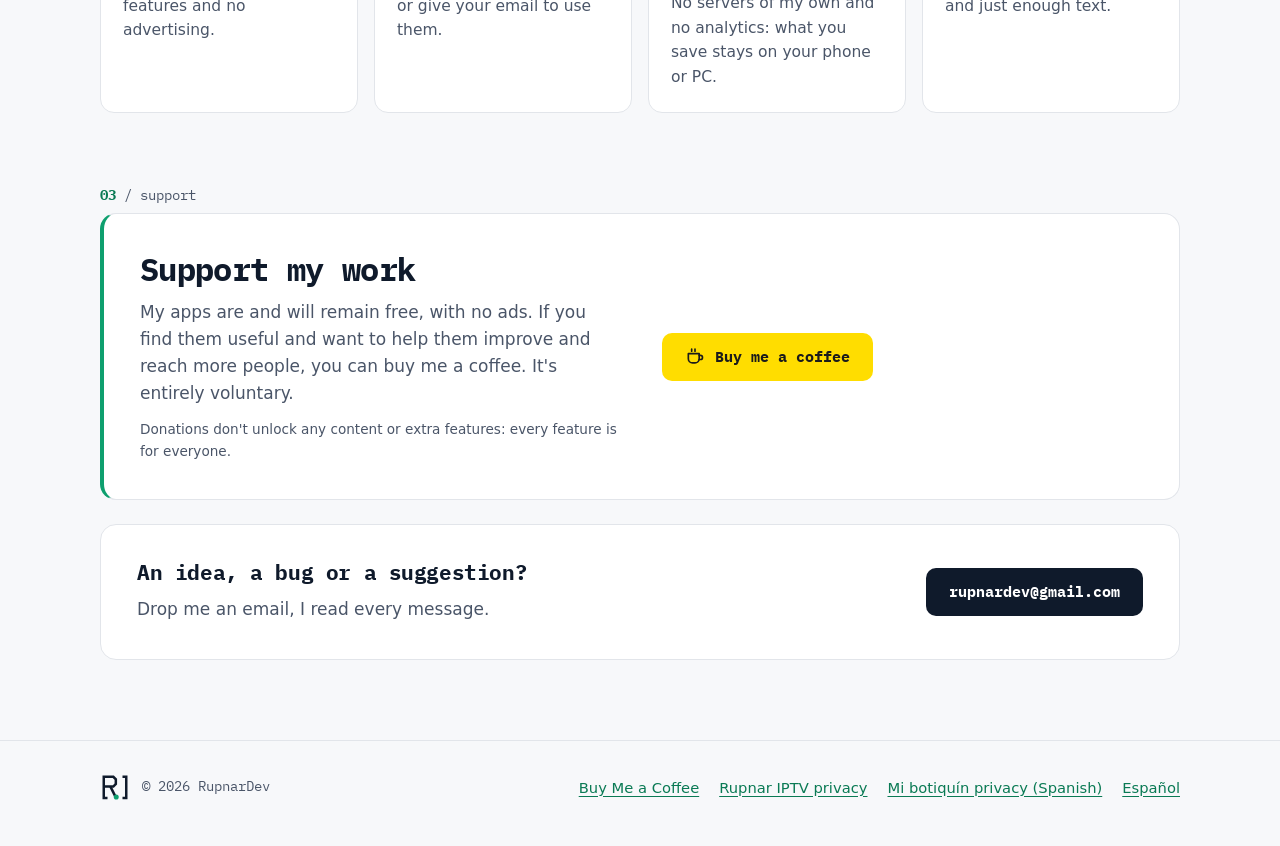
==== commit 96ecf406: "Portada de RupnarDev con la identidad de marca y sección Apoyar - Logos, favicon, iconos, manifiesto" ====
--- a/en/index.html
+++ b/en/index.html
@@ -3,23 +3,29 @@
 <head>
   <meta charset="utf-8">
   <meta name="viewport" content="width=device-width, initial-scale=1">
-  <title>RupnarDev — Simple apps that respect your privacy</title>
+  <title>RupnarDev — App and software development</title>
   <meta name="description" content="RupnarDev makes free apps with no ads and no accounts: Rupnar IPTV, an IPTV player for Windows and Android, and Mi botiquín, to organise the medicines you keep at home (Spain).">
-  <meta name="theme-color" content="#f6f7fb" media="(prefers-color-scheme: light)">
-  <meta name="theme-color" content="#0f1118" media="(prefers-color-scheme: dark)">
+  <meta name="theme-color" content="#F7F8FA" media="(prefers-color-scheme: light)">
+  <meta name="theme-color" content="#121417" media="(prefers-color-scheme: dark)">
   <link rel="canonical" href="https://rupnardev.github.io/en/">
   <link rel="alternate" hreflang="es" href="https://rupnardev.github.io/">
   <link rel="alternate" hreflang="en" href="https://rupnardev.github.io/en/">
   <link rel="alternate" hreflang="x-default" href="https://rupnardev.github.io/">
   <meta property="og:type" content="website">
   <meta property="og:site_name" content="RupnarDev">
-  <meta property="og:title" content="RupnarDev — Simple apps that respect your privacy">
+  <meta property="og:title" content="RupnarDev — App and software development">
   <meta property="og:description" content="Rupnar IPTV and Mi botiquín: free apps with no ads and no accounts.">
   <meta property="og:url" content="https://rupnardev.github.io/en/">
+  <meta property="og:image" content="https://rupnardev.github.io/assets/brand/og-image.png">
+  <meta property="og:image:width" content="1200">
+  <meta property="og:image:height" content="630">
   <meta property="og:locale" content="en_GB">
-  <link rel="icon" href="../favicon.ico" sizes="any">
-  <link rel="icon" type="image/svg+xml" href="../assets/img/rupnardev.svg">
-  <link rel="apple-touch-icon" href="../assets/img/rupnardev-180.png">
+  <meta name="twitter:card" content="summary_large_image">
+  <link rel="icon" href="../favicon.ico" sizes="48x48">
+  <link rel="icon" type="image/svg+xml" href="../assets/brand/favicon.svg">
+  <link rel="apple-touch-icon" href="../assets/brand/apple-touch-icon.png">
+  <link rel="manifest" href="../assets/brand/site.webmanifest">
+  <link rel="preload" href="../assets/fonts/IBMPlexMono-Bold.ttf" as="font" type="font/ttf" crossorigin>
   <link rel="stylesheet" href="../assets/css/portfolio.css">
 </head>
 <body>
@@ -27,67 +33,129 @@
 
 <header class="top">
   <div class="wrap">
-    <a class="logo" href="./"><img src="../assets/img/rupnardev.svg" alt="" width="36" height="36">RupnarDev</a>
-    <div class="lang" aria-label="Language">
-      <a href="../" hreflang="es" lang="es" data-setlang="es">ES</a><span aria-current="true">EN</span>
-    </div>
+    <a class="logo" href="./">
+      <img class="theme-light" src="../assets/brand/logo-horizontal-color.svg" alt="RupnarDev" width="141" height="42">
+      <img class="theme-dark" src="../assets/brand/logo-horizontal-inverso.svg" alt="RupnarDev" width="141" height="42">
+    </a>
+    <nav aria-label="Main">
+      <a href="#apps">Apps</a>
+      <a href="#support">Support</a>
+      <div class="lang" aria-label="Language">
+        <a href="../" hreflang="es" lang="es" data-setlang="es">ES</a><span aria-current="true">EN</span>
+      </div>
+    </nav>
   </div>
 </header>
 
 <main id="main">
   <section class="intro">
     <div class="wrap">
-      <h1>Simple apps that respect your privacy</h1>
-      <p>I'm RupnarDev, an independent developer. I make free apps with no ads and no accounts, which keep your data on your device instead of on a server.</p>
+      <div>
+        <p class="kicker"><b>~/</b>rupnardev <b>$</b> App &amp; software development</p>
+        <h1>Simple apps that respect your privacy<span class="node" aria-hidden="true"></span></h1>
+        <p class="lead">I'm RupnarDev, an independent developer. I make free apps with no ads and no accounts, which keep your data on your device instead of on a server.</p>
+        <div class="hero-actions">
+          <a class="btn btn-ink" href="#apps">See the apps</a>
+          <a class="btn btn-line" href="mailto:rupnardev@gmail.com">Get in touch</a>
+        </div>
+        <ul class="stats" aria-label="At a glance">
+          <li><strong>2</strong>apps</li>
+          <li><strong>0</strong>ads</li>
+          <li><strong>0</strong>accounts</li>
+          <li><strong>0</strong>analytics</li>
+        </ul>
+      </div>
+      <div class="mark" aria-hidden="true">
+        <img class="theme-light" src="../assets/brand/simbolo-color.svg" alt="" width="220" height="209">
+        <img class="theme-dark" src="../assets/brand/simbolo-inverso.svg" alt="" width="220" height="209">
+      </div>
     </div>
   </section>
 
-  <section class="wrap apps" aria-label="Apps">
-    <article class="app app-iptv">
-      <header>
-        <img src="../assets/img/icon-256.png" alt="" width="64" height="64">
-        <div>
-          <h2>Rupnar IPTV</h2>
-          <p class="kind">IPTV player</p>
-        </div>
-      </header>
-      <p>Use your own Xtream server or M3U playlist: live TV with programme guide, movies, series and "Continue watching". No content included.</p>
-      <ul class="chips" aria-label="Platforms">
-        <li>Windows</li><li>Android</li><li>English and Spanish</li>
-      </ul>
-      <div class="actions">
-        <a class="btn btn-main" href="../rupnar-iptv/en/">See Rupnar IPTV</a>
-        <a class="btn btn-alt" href="https://play.google.com/store/apps/details?id=com.rupnar.iptv" rel="noopener">Google Play</a>
+  <section class="section" id="apps" aria-labelledby="apps-title">
+    <div class="wrap">
+      <p class="label"><b>01</b> / apps</p>
+      <h2 id="apps-title">My apps</h2>
+      <div class="apps">
+        <article class="app app-iptv">
+          <div class="app-head">
+            <img src="../assets/img/icon-256.png" alt="" width="72" height="72">
+            <div>
+              <h3>Rupnar IPTV</h3>
+              <p class="kind">IPTV player</p>
+            </div>
+          </div>
+          <div class="app-body">
+            <p>Use your own Xtream server or M3U playlist: live TV with programme guide, movies, series and "Continue watching". No content included.</p>
+            <ul class="chips" aria-label="Platforms">
+              <li>Windows</li><li>Android</li><li>English and Spanish</li>
+            </ul>
+            <div class="actions">
+              <a class="btn btn-main" href="../rupnar-iptv/en/">See Rupnar IPTV</a>
+              <a class="btn btn-line" href="https://play.google.com/store/apps/details?id=com.rupnar.iptv" rel="noopener">Google Play</a>
+            </div>
+          </div>
+        </article>
+
+        <article class="app app-botiquin">
+          <div class="app-head">
+            <img src="../mi-botiquin/assets/img/icono.svg" alt="" width="72" height="72">
+            <div>
+              <h3 lang="es">Mi botiquín</h3>
+              <p class="kind">Home medicine cabinet and reminders</p>
+            </div>
+          </div>
+          <div class="app-body">
+            <p>For Spain: look up medicines with official information from the Spanish Medicines Agency (AEMPS), keep track of the ones you have at home and their expiry dates, and set reminders with the regimen your doctor gave you. The app is in Spanish.</p>
+            <ul class="chips" aria-label="Platforms">
+              <li>Android</li><li>Spanish only</li>
+            </ul>
+            <div class="actions">
+              <a class="btn btn-main" href="../mi-botiquin/" hreflang="es">See Mi botiquín (Spanish)</a>
+              <span class="soon">Coming soon to Google Play</span>
+            </div>
+          </div>
+        </article>
       </div>
-    </article>
-
-    <article class="app app-botiquin" lang="es">
-      <header>
-        <img src="../mi-botiquin/assets/img/icono.svg" alt="" width="64" height="64">
-        <div>
-          <h2>Mi botiquín</h2>
-          <p class="kind" lang="en">Home medicine cabinet and reminders</p>
-        </div>
-      </header>
-      <p lang="en">For Spain: look up medicines with official information from the Spanish Medicines Agency (AEMPS), keep track of the ones you have at home and their expiry dates, and set reminders with the regimen your doctor gave you. The app is in Spanish.</p>
-      <ul class="chips" aria-label="Platforms" lang="en">
-        <li>Android</li><li>Spanish only</li>
-      </ul>
-      <div class="actions" lang="en">
-        <a class="btn btn-main" href="../mi-botiquin/" hreflang="es">See Mi botiquín (Spanish)</a>
-        <span class="soon">Coming soon to Google Play</span>
-      </div>
-    </article>
+    </div>
   </section>
 
-  <section class="ideas">
+  <section class="section" aria-labelledby="ideas-title">
     <div class="wrap">
-      <h2>What my apps are like</h2>
+      <p class="label"><b>02</b> / principles</p>
+      <h2 id="ideas-title">What my apps are like</h2>
       <div class="grid">
-        <div class="idea"><h3>Free, no ads</h3><p>No subscriptions, no paid features and no advertising.</p></div>
-        <div class="idea"><h3>No accounts</h3><p>You don't need to sign up or give your email to use them.</p></div>
-        <div class="idea"><h3>Your data stays on your device</h3><p>No servers of my own and no analytics: what you save stays on your phone or PC.</p></div>
-        <div class="idea"><h3>Easy to use</h3><p>Clear screens, big buttons and just enough text.</p></div>
+        <div class="idea"><span class="num">[01]</span><h3>Free, no ads</h3><p>No subscriptions, no paid features and no advertising.</p></div>
+        <div class="idea"><span class="num">[02]</span><h3>No accounts</h3><p>You don't need to sign up or give your email to use them.</p></div>
+        <div class="idea"><span class="num">[03]</span><h3>Your data stays on your device</h3><p>No servers of my own and no analytics: what you save stays on your phone or PC.</p></div>
+        <div class="idea"><span class="num">[04]</span><h3>Easy to use</h3><p>Clear screens, big buttons and just enough text.</p></div>
+      </div>
+    </div>
+  </section>
+
+  <section class="section" id="support" aria-labelledby="support-title">
+    <div class="wrap">
+      <p class="label"><b>03</b> / support</p>
+      <div class="panel support">
+        <div>
+          <h2 id="support-title">Support my work</h2>
+          <p>My apps are and will remain free, with no ads. If you find them useful and want to help them improve and reach more people, you can buy me a coffee. It's entirely voluntary.</p>
+          <small>Donations don't unlock any content or extra features: every feature is for everyone.</small>
+        </div>
+        <div class="panel-cta">
+          <a class="btn btn-coffee" href="https://buymeacoffee.com/rupnardev" rel="noopener" target="_blank">
+            <svg viewBox="0 0 24 24" fill="none" stroke="currentColor" stroke-width="2" stroke-linecap="round" stroke-linejoin="round" aria-hidden="true"><path d="M4 8h13v6a5 5 0 0 1-5 5H9a5 5 0 0 1-5-5z"/><path d="M17 10h1.5a2.5 2.5 0 0 1 0 5H17"/><path d="M8 2.5v2.5M12 2.5v2.5"/></svg>
+            Buy me a coffee
+          </a>
+        </div>
+      </div>
+
+      <div class="panel contact">
+        <div>
+          <h2>An idea, a bug or a suggestion?</h2>
+          <p>Drop me an email, I read every message.</p>
+        </div>
+        <a class="btn btn-ink" href="mailto:rupnardev@gmail.com">rupnardev@gmail.com</a>
       </div>
     </div>
   </section>
@@ -95,8 +163,13 @@
 
 <footer class="foot">
   <div class="wrap">
-    <p>© 2026 RupnarDev · <a href="mailto:rupnardev@gmail.com">rupnardev@gmail.com</a></p>
+    <div class="foot-brand">
+      <img class="theme-light" src="../assets/brand/simbolo-color.svg" alt="" width="30" height="29">
+      <img class="theme-dark" src="../assets/brand/simbolo-inverso.svg" alt="" width="30" height="29">
+      <p>© 2026 RupnarDev</p>
+    </div>
     <nav aria-label="Footer">
+      <a href="https://buymeacoffee.com/rupnardev" rel="noopener">Buy Me a Coffee</a>
       <a href="../rupnar-iptv/en/privacy.html">Rupnar IPTV privacy</a>
       <a href="../mi-botiquin/privacidad.html" hreflang="es">Mi botiquín privacy (Spanish)</a>
       <a href="../" hreflang="es" lang="es" data-setlang="es">Español</a>
--- a/assets/css/portfolio.css
+++ b/assets/css/portfolio.css
@@ -1,109 +1,214 @@
-/* RupnarDev — portada con las apps. Sin dependencias externas. */
+/* RupnarDev — portada con las apps. Identidad del kit de marca (brand/): base clara, tinta y verde commit solo como acento. Sin dependencias externas. */
+@font-face { font-family: "IBM Plex Mono"; src: url("../fonts/IBMPlexMono-Regular.ttf") format("truetype"); font-weight: 400; font-display: swap; }
+@font-face { font-family: "IBM Plex Mono"; src: url("../fonts/IBMPlexMono-Bold.ttf") format("truetype"); font-weight: 700; font-display: swap; }
+
 :root {
-  --bg: #f6f7fb;
+  /* Paleta de marca */
+  --rd-tinta: #0F1A2B;
+  --rd-verde-commit: #0E9F6E;
+  --rd-verde-commit-claro: #4ADE9F;
+  --rd-blanco-roto: #F7F8FA;
+  --rd-gris: #4A5568;
+  --rd-gris-claro: #A9B4C4;
+  --rd-mono: "IBM Plex Mono", ui-monospace, "Cascadia Mono", Consolas, monospace;
+  --rd-sans: system-ui, -apple-system, "Segoe UI", Roboto, "Helvetica Neue", Arial, sans-serif;
+
+  /* Tema claro (el logo en color) */
+  --bg: var(--rd-blanco-roto);
   --surface: #ffffff;
-  --border: #e1e4ee;
-  --text: #151826;
-  --text-2: #4a5068;
-  --accent: #3b5bdb;
-  --focus: #3b5bdb;
-  --radius: 22px;
+  --border: #e2e5ea;
+  --line: rgba(15, 26, 43, .045);
+  --text: var(--rd-tinta);
+  --text-2: var(--rd-gris);
+  --node: var(--rd-verde-commit);
+  --accent: #0a7a54;          /* verde commit oscurecido para texto legible sobre claro */
+  --btn-bg: var(--rd-tinta);
+  --btn-fg: #ffffff;
+  --focus: var(--rd-verde-commit);
+  --radius: 16px;
   color-scheme: light;
 }
 @media (prefers-color-scheme: dark) {
   :root {
-    --bg: #0f1118;
-    --surface: #171a24;
-    --border: #2a2f3e;
-    --text: #eef0f6;
-    --text-2: #a9afc4;
-    --accent: #8ea4ff;
-    --focus: #8ea4ff;
+    /* Tema oscuro (el logo inverso) sobre grafito neutro */
+    --bg: #121417;
+    --surface: #1a1d22;
+    --border: #2b2f36;
+    --line: rgba(255, 255, 255, .035);
+    --text: #f2f3f5;
+    --text-2: #b4b9c2;
+    --node: var(--rd-verde-commit-claro);
+    --accent: var(--rd-verde-commit-claro);
+    --btn-bg: #f2f3f5;
+    --btn-fg: #121417;
+    --focus: var(--rd-verde-commit-claro);
     color-scheme: dark;
   }
 }
 
 * { box-sizing: border-box; }
-html { -webkit-text-size-adjust: 100%; }
+html { -webkit-text-size-adjust: 100%; scroll-behavior: smooth; }
+@media (prefers-reduced-motion: reduce) { html { scroll-behavior: auto; } }
 body {
   margin: 0;
   background: var(--bg);
   color: var(--text);
-  font: 17px/1.6 system-ui, -apple-system, "Segoe UI", Roboto, "Helvetica Neue", Arial, sans-serif;
+  font: 17px/1.6 var(--rd-sans);
 }
 img { max-width: 100%; height: auto; display: block; }
-a { color: var(--accent); }
-a:focus-visible, button:focus-visible { outline: 3px solid var(--focus); outline-offset: 3px; border-radius: 8px; }
+a { color: var(--accent); text-underline-offset: 3px; }
+a:focus-visible, button:focus-visible { outline: 3px solid var(--focus); outline-offset: 3px; border-radius: 6px; }
 .wrap { width: min(1080px, 100% - 32px); margin-inline: auto; }
-.skip { position: absolute; left: -999px; top: 8px; background: var(--surface); padding: 8px 14px; border-radius: 10px; z-index: 10; }
+.skip { position: absolute; left: -999px; top: 8px; background: var(--surface); color: var(--text); padding: 8px 14px; border-radius: 8px; z-index: 10; }
 .skip:focus { left: 8px; }
 
-/* Cabecera */
-.top { padding: 18px 0; }
+/* Logo según el tema: color sobre claro, inverso sobre oscuro */
+.theme-dark { display: none; }
+@media (prefers-color-scheme: dark) { .theme-light { display: none; } .theme-dark { display: block; } }
+
+/* ---------- Cabecera ---------- */
+.top { padding: 22px 0; }
 .top .wrap { display: flex; align-items: center; justify-content: space-between; gap: 16px; }
-.logo { display: inline-flex; align-items: center; gap: 10px; color: var(--text); text-decoration: none; font-weight: 800; font-size: 1.15rem; letter-spacing: -.01em; }
-.logo img { width: 36px; height: 36px; border-radius: 10px; }
-.lang { display: flex; gap: 4px; font-weight: 700; font-size: .9rem; }
-.lang a, .lang span { padding: 6px 10px; border-radius: 999px; text-decoration: none; }
+.logo { display: inline-flex; }
+.logo img { height: 42px; width: auto; }
+.top nav { display: flex; align-items: center; gap: 6px 22px; font: 700 .88rem/1 var(--rd-mono); }
+.top nav > a { color: var(--text); text-decoration: none; }
+.top nav > a:hover { color: var(--accent); }
+.lang { display: flex; gap: 2px; }
+.lang a, .lang span { padding: 8px 10px; border-radius: 6px; text-decoration: none; }
 .lang a { color: var(--text-2); }
-.lang span { background: var(--surface); border: 1px solid var(--border); }
-
-/* Presentación */
-.intro { padding: 56px 0 40px; }
-.intro h1 { font-size: clamp(2.1rem, 5.5vw, 3.4rem); line-height: 1.1; letter-spacing: -.03em; margin: 0 0 18px; max-width: 16ch; }
-.intro p { font-size: 1.15rem; color: var(--text-2); max-width: 58ch; margin: 0; }
+.lang a:hover { color: var(--text); }
+.lang span { border: 1.5px solid var(--text); color: var(--text); }
+
+/* ---------- Presentación ---------- */
+.intro { padding: 64px 0 80px; position: relative; isolation: isolate; }
+.intro::before { /* cuadrícula de fondo que se desvanece hacia abajo */
+  content: ""; position: absolute; inset: 0; z-index: -1; pointer-events: none;
+  background:
+    linear-gradient(var(--line) 1px, transparent 1px) 0 0 / 32px 32px,
+    linear-gradient(90deg, var(--line) 1px, transparent 1px) 0 0 / 32px 32px;
+  -webkit-mask-image: linear-gradient(#000 50%, transparent);
+          mask-image: linear-gradient(#000 50%, transparent);
+}
+.intro .wrap { display: grid; grid-template-columns: 1fr auto; gap: 48px; align-items: center; }
+.kicker { font: 400 .95rem/1.4 var(--rd-mono); color: var(--text-2); margin: 0 0 20px; }
+.kicker b { color: var(--accent); font-weight: 400; }
+.intro h1 {
+  font: 700 clamp(2rem, 5.4vw, 3.5rem)/1.12 var(--rd-mono);
+  letter-spacing: -.035em; margin: 0 0 22px; max-width: 18ch;
+}
+.node { /* punto final como el nodo del logo */
+  display: inline-block; width: .3em; height: .3em; margin-left: .06em;
+  border-radius: 50%; background: var(--node); vertical-align: baseline;
+}
+.lead { font-size: 1.15rem; color: var(--text-2); max-width: 56ch; margin: 0; }
+.hero-actions { display: flex; flex-wrap: wrap; gap: 12px; margin-top: 32px; }
+.stats { display: flex; flex-wrap: wrap; gap: 10px 28px; list-style: none; padding: 0; margin: 40px 0 0; font: 400 .9rem/1.4 var(--rd-mono); color: var(--text-2); }
+.stats strong { color: var(--text); font-weight: 700; font-size: 1.25rem; margin-right: 6px; }
+.mark img { width: 220px; height: auto; }
+
+/* Botones */
+.btn {
+  display: inline-flex; align-items: center; justify-content: center; gap: 10px;
+  min-height: 48px; padding: 0 22px; border-radius: 10px;
+  font: 700 .95rem/1 var(--rd-mono); text-decoration: none;
+  border: 1.5px solid transparent; transition: transform .15s ease, border-color .15s ease;
+}
+.btn svg { width: 20px; height: 20px; flex: none; }
+.btn:hover { transform: translateY(-1px); }
+@media (prefers-reduced-motion: reduce) { .btn { transition: none; } .btn:hover { transform: none; } }
+.btn-ink { background: var(--btn-bg); color: var(--btn-fg); }
+.btn-line { color: var(--text); border-color: var(--border); background: var(--surface); }
+.btn-line:hover { border-color: var(--text-2); }
+.btn-coffee { background: #ffdd00; color: #1b1b1b; }
+
+/* ---------- Secciones ---------- */
+.section { padding: 32px 0 40px; }
+.label { font: 400 .9rem/1.4 var(--rd-mono); color: var(--text-2); margin: 0 0 8px; }
+.label b { color: var(--accent); font-weight: 700; }
+.section h2 { font: 700 clamp(1.5rem, 3.2vw, 2rem)/1.2 var(--rd-mono); letter-spacing: -.02em; margin: 0 0 28px; }
 
 /* Apps */
-.apps { display: grid; grid-template-columns: repeat(auto-fit, minmax(300px, 1fr)); gap: 24px; padding-bottom: 64px; }
+.apps { display: grid; grid-template-columns: repeat(auto-fit, minmax(310px, 1fr)); gap: 24px; }
 .app {
+  background: var(--surface);
+  border: 1px solid var(--border);
   border-radius: var(--radius);
-  padding: 28px;
-  display: flex; flex-direction: column; gap: 14px;
-  border: 1px solid var(--border);
+  display: flex; flex-direction: column;
+  overflow: hidden;
+}
+.app-head { padding: 28px; display: flex; align-items: center; gap: 18px; }
+.app-head img { width: 72px; height: 72px; border-radius: 18px; flex: none; box-shadow: 0 6px 18px rgba(0, 0, 0, .16); }
+.app h3 { margin: 0; font: 700 1.45rem/1.2 var(--rd-mono); letter-spacing: -.02em; }
+.app .kind { margin: 4px 0 0; font-size: .95rem; }
+.app-body { padding: 24px 28px 28px; display: flex; flex-direction: column; gap: 18px; flex: 1; }
+.app-body > p { margin: 0; color: var(--text-2); }
+.chips { display: flex; flex-wrap: wrap; gap: 8px; list-style: none; padding: 0; margin: 0; }
+.chips li { font: 400 .8rem/1 var(--rd-mono); padding: 7px 10px; border-radius: 6px; border: 1px solid var(--border); color: var(--text-2); }
+.actions { display: flex; flex-wrap: wrap; gap: 12px; margin-top: auto; padding-top: 4px; align-items: center; }
+.soon { font: 700 .8rem/1.3 var(--rd-mono); color: #6b3a04; background: #fcefd9; padding: 8px 12px; border-radius: 6px; }
+
+/* Cada app conserva sus propios colores solo dentro de su tarjeta */
+.app-iptv .app-head { background: radial-gradient(120% 120% at 100% 0%, #10294a 0%, #070b17 65%); color: #e8ecf7; }
+.app-iptv .kind { color: #7ff0ff; }
+.app-iptv .btn-main { background: #00e5ff; color: #04121c; }
+
+.app-botiquin .app-head { background: #e3f1ee; color: #17211e; }
+.app-botiquin .kind { color: #0b4f44; }
+.app-botiquin .btn-main { background: #0b6e5f; color: #fff; }
+@media (prefers-color-scheme: dark) {
+  .app-botiquin .app-head { background: #133a33; color: #eef6f3; }
+  .app-botiquin .kind { color: #9fdccd; }
+}
+
+/* Principios */
+.grid { display: grid; grid-template-columns: repeat(auto-fit, minmax(230px, 1fr)); gap: 16px; }
+.idea { background: var(--surface); border: 1px solid var(--border); border-radius: 14px; padding: 22px; }
+.idea .num { display: block; font: 700 .85rem/1 var(--rd-mono); color: var(--accent); margin-bottom: 14px; }
+.idea h3 { margin: 0 0 6px; font: 700 1.02rem/1.35 var(--rd-mono); letter-spacing: -.01em; }
+.idea p { margin: 0; color: var(--text-2); font-size: .97rem; }
+
+/* Apoyar y contacto */
+.panel {
+  background: var(--surface); border: 1px solid var(--border); border-radius: var(--radius);
+  padding: 36px; display: flex; flex-wrap: wrap; align-items: center; justify-content: space-between; gap: 24px 40px;
   position: relative; overflow: hidden;
 }
-.app header { display: flex; align-items: center; gap: 16px; }
-.app header img { width: 64px; height: 64px; border-radius: 16px; }
-.app h2 { margin: 0; font-size: 1.5rem; letter-spacing: -.01em; }
-.app .kind { margin: 0; font-size: .95rem; }
-.app > p { margin: 0; }
-.app ul { margin: 0; padding-left: 1.2em; }
-.app li { margin: 2px 0; }
-.chips { display: flex; flex-wrap: wrap; gap: 8px; list-style: none; padding: 0 !important; }
-.chips li { font-size: .85rem; font-weight: 700; padding: 4px 12px; border-radius: 999px; }
-.actions { display: flex; flex-wrap: wrap; gap: 12px; margin-top: auto; padding-top: 8px; align-items: center; }
-.btn { display: inline-flex; align-items: center; justify-content: center; min-height: 48px; padding: 0 22px; border-radius: 999px; font-weight: 700; text-decoration: none; }
-
-/* Cada app conserva su propio estilo */
-.app-iptv { background: radial-gradient(120% 90% at 100% 0%, #10294a 0%, #070b17 60%); color: #e8ecf7; border-color: #1c2a48; }
-.app-iptv .kind, .app-iptv > p { color: #aab6d3; }
-.app-iptv .chips li { background: rgba(0, 229, 255, .12); color: #7ff0ff; }
-.app-iptv .btn-main { background: #00e5ff; color: #04121c; }
-.app-iptv .btn-alt { color: #7ff0ff; }
-
-.app-botiquin { background: #ffffff; color: #17211e; border-color: #dde3e0; }
-.app-botiquin .kind, .app-botiquin > p { color: #4b5753; }
-.app-botiquin .chips li { background: #e3f1ee; color: #0b4f44; }
-.app-botiquin .btn-main { background: #0b6e5f; color: #fff; }
-.app-botiquin .btn-alt { color: #0b6e5f; }
-.soon { font-size: .9rem; font-weight: 700; color: #6b3a04; background: #fcefd9; padding: 6px 12px; border-radius: 999px; }
-
-/* Principios */
-.ideas { padding: 8px 0 64px; }
-.ideas h2 { font-size: 1.6rem; margin: 0 0 20px; letter-spacing: -.01em; }
-.grid { display: grid; grid-template-columns: repeat(auto-fit, minmax(220px, 1fr)); gap: 16px; }
-.idea { background: var(--surface); border: 1px solid var(--border); border-radius: 18px; padding: 20px; }
-.idea h3 { margin: 0 0 6px; font-size: 1.05rem; }
-.idea p { margin: 0; color: var(--text-2); font-size: .97rem; }
+.panel > div { flex: 1 1 380px; }
+.panel h2 { margin: 0 0 10px; }
+.panel p { margin: 0; color: var(--text-2); max-width: 60ch; }
+.panel small { display: block; margin-top: 12px; color: var(--text-2); font-size: .85rem; }
+.panel-cta { display: flex; flex-direction: column; align-items: flex-start; gap: 10px; }
+.support { border-left: 4px solid var(--node); }
+.contact { margin-top: 24px; }
+.contact h2 { font-size: 1.3rem; }
 
 /* Pie */
-.foot { border-top: 1px solid var(--border); padding: 28px 0 40px; color: var(--text-2); font-size: .95rem; }
-.foot .wrap { display: flex; flex-wrap: wrap; gap: 12px 28px; justify-content: space-between; }
+.foot { margin-top: 40px; border-top: 1px solid var(--border); padding: 32px 0 44px; color: var(--text-2); font-size: .92rem; }
+.foot .wrap { display: flex; flex-wrap: wrap; gap: 20px 32px; justify-content: space-between; align-items: center; }
+.foot-brand { display: flex; align-items: center; gap: 12px; }
+.foot-brand img { width: 30px; height: auto; }
+.foot-brand p { margin: 0; font-family: var(--rd-mono); font-size: .85rem; }
 .foot nav { display: flex; flex-wrap: wrap; gap: 8px 20px; }
-.foot p { margin: 0; }
-
+
+/* Página 404 */
+.notfound { min-height: 100vh; display: grid; place-content: center; text-align: center; padding: 32px 16px; }
+.notfound img { width: 96px; margin: 0 auto 28px; }
+.notfound h1 { font: 700 4rem/1 var(--rd-mono); margin: 0 0 16px; letter-spacing: -.04em; }
+.notfound p { color: var(--text-2); margin: 0; }
+.notfound .hero-actions { justify-content: center; }
+
+@media (max-width: 760px) {
+  .intro .wrap { grid-template-columns: 1fr; }
+  .mark { display: none; }
+  .top nav > a { display: none; }
+}
 @media (max-width: 520px) {
-  .intro { padding: 32px 0 28px; }
-  .app { padding: 22px; }
-  .actions .btn { flex: 1 1 100%; }
-}
+  .top { padding: 18px 0; }
+  .logo img { height: 34px; }
+  .intro { padding: 36px 0 56px; }
+  .app-head, .app-body { padding-inline: 22px; }
+  .panel { padding: 26px 22px; }
+  .actions .btn, .hero-actions .btn, .panel .btn { flex: 1 1 100%; width: 100%; }
+  .panel-cta { width: 100%; }
+}
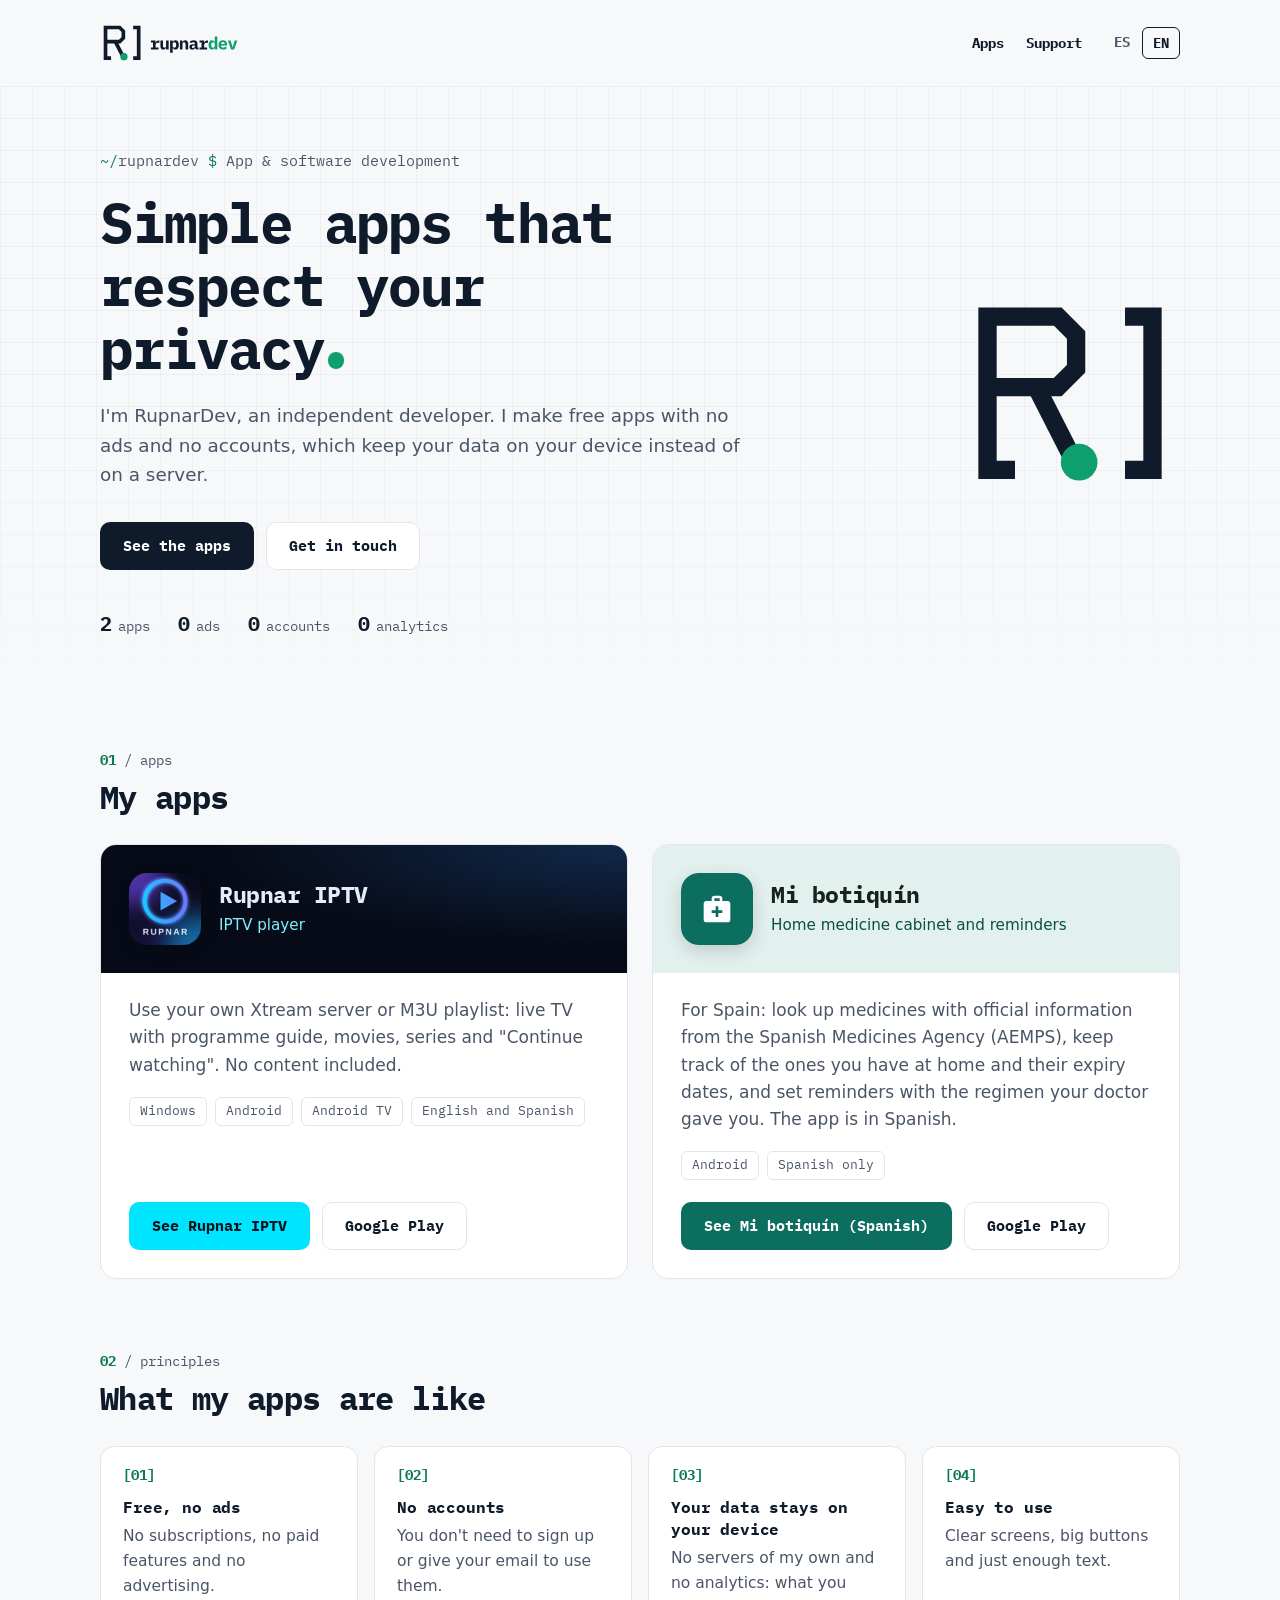
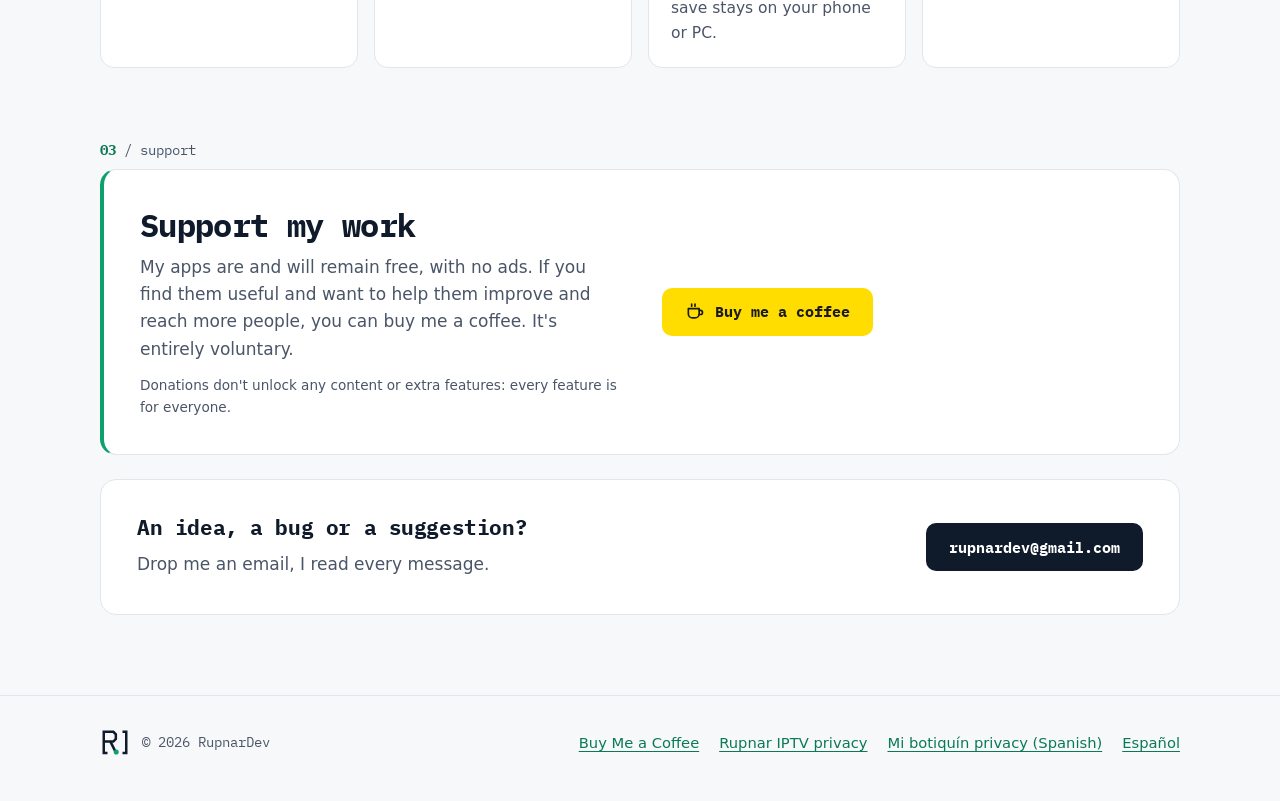
==== commit ec1e7d66: "Mi botiquín ya en Google Play y Rupnar IPTV disponible en Android TV Co-Authored-By: Claude Opus 5.5" ====
--- a/en/index.html
+++ b/en/index.html
@@ -4,7 +4,7 @@
   <meta charset="utf-8">
   <meta name="viewport" content="width=device-width, initial-scale=1">
   <title>RupnarDev — App and software development</title>
-  <meta name="description" content="RupnarDev makes free apps with no ads and no accounts: Rupnar IPTV, an IPTV player for Windows and Android, and Mi botiquín, to organise the medicines you keep at home (Spain).">
+  <meta name="description" content="RupnarDev makes free apps with no ads and no accounts: Rupnar IPTV, an IPTV player for Windows, Android and Android TV, and Mi botiquín, to organise the medicines you keep at home (Spain).">
   <meta name="theme-color" content="#F7F8FA" media="(prefers-color-scheme: light)">
   <meta name="theme-color" content="#121417" media="(prefers-color-scheme: dark)">
   <link rel="canonical" href="https://rupnardev.github.io/en/">
@@ -88,7 +88,7 @@
           <div class="app-body">
             <p>Use your own Xtream server or M3U playlist: live TV with programme guide, movies, series and "Continue watching". No content included.</p>
             <ul class="chips" aria-label="Platforms">
-              <li>Windows</li><li>Android</li><li>English and Spanish</li>
+              <li>Windows</li><li>Android</li><li>Android TV</li><li>English and Spanish</li>
             </ul>
             <div class="actions">
               <a class="btn btn-main" href="../rupnar-iptv/en/">See Rupnar IPTV</a>
@@ -112,7 +112,7 @@
             </ul>
             <div class="actions">
               <a class="btn btn-main" href="../mi-botiquin/" hreflang="es">See Mi botiquín (Spanish)</a>
-              <span class="soon">Coming soon to Google Play</span>
+              <a class="btn btn-line" href="https://play.google.com/store/apps/details?id=es.rupnardev.mibotiquin" rel="noopener">Google Play</a>
             </div>
           </div>
         </article>
